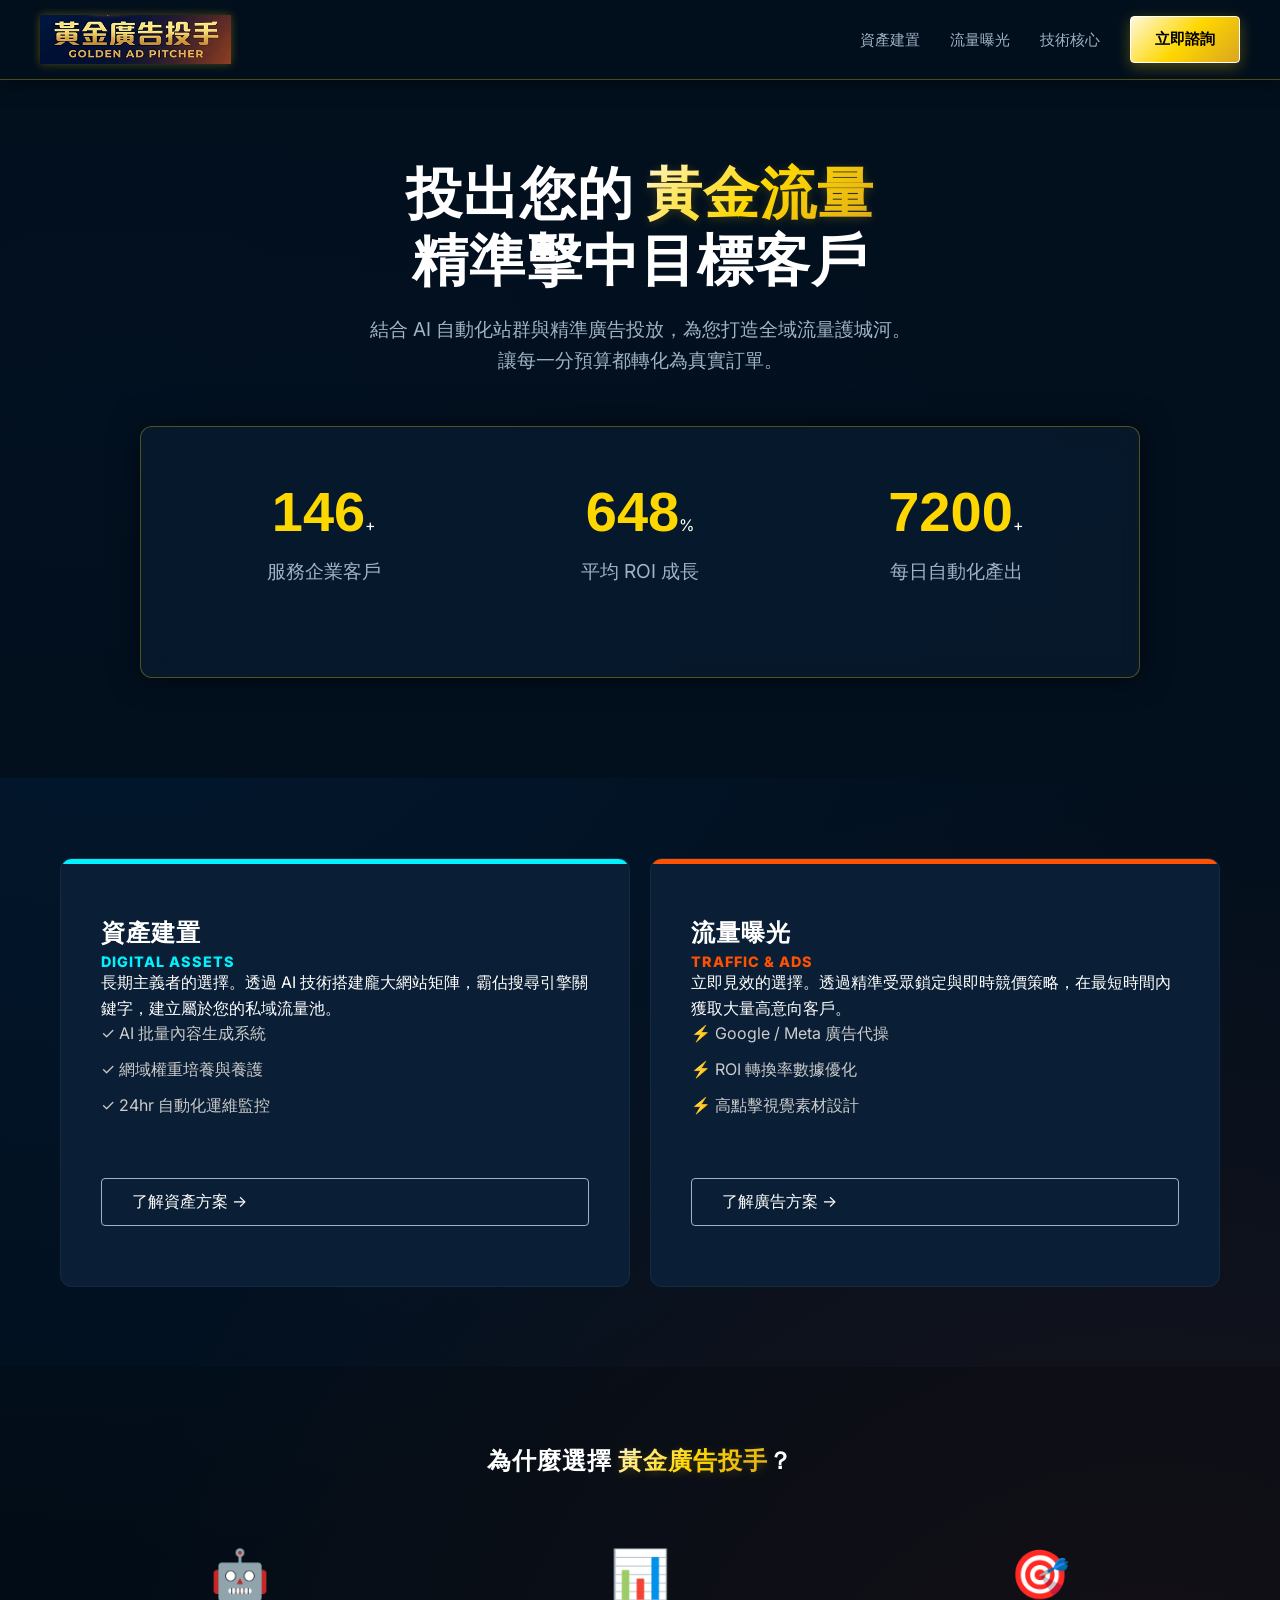
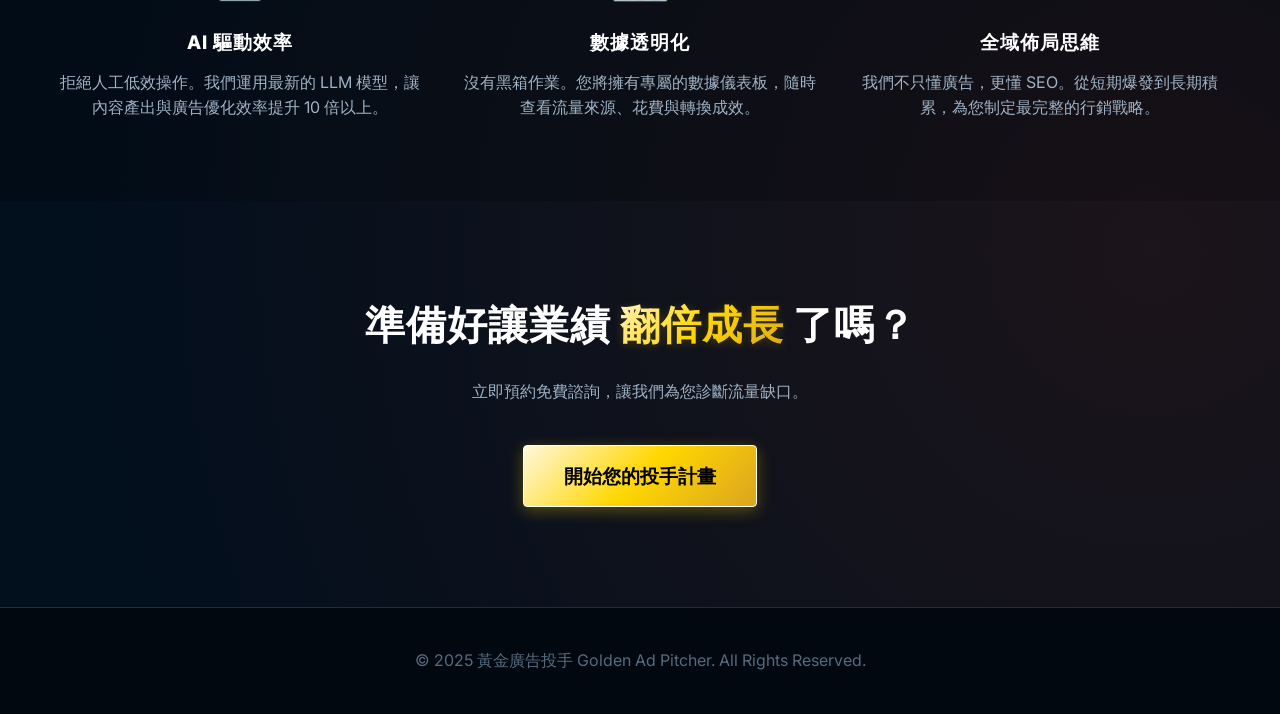
==== index.html @ 893b2111 "版本1-基礎首頁-手機RWD功能" ====
<!DOCTYPE html>
<html lang="zh-TW">
<head>
    <link href="https://fonts.googleapis.com/css2?family=Inter:wght@400;600;800&display=swap" rel="stylesheet">

    <meta charset="UTF-8">
    <title>黃金廣告投手 | 全域流量自動化與廣告佈局專家</title>
    <!-- 這裡放您的 CSS 連結 -->
     <link rel="stylesheet" href="style.css">
     <link rel="icon" href="images/icon.png" type="image/png">
</head>
<body>

    <!-- 導覽列 -->
    <nav>
        <a href="index.html" class="logo">
            <img src="images/logob.png" alt="黃金廣告投手">
        </a>

        <!-- 新增：手機版漢堡選單按鈕 -->
        <div class="mobile-menu-btn">
            <span class="bar"></span>
            <span class="bar"></span>
            <span class="bar"></span>
        </div>

        <!-- 這裡原本的 ul 保持不變，但在手機版會被 CSS 隱藏並變形 -->
        <ul class="nav-links">
            <li><a href="service-assets.html">資產建置</a></li>
            <li><a href="service-ads.html">流量曝光</a></li>
            <li><a href="technology.html">技術核心</a></li>
            <li><a href="contact.html" class="btn-cta">立即諮詢</a></li>
        </ul>
    </nav>


    <!-- 2. 首頁主視覺 (Hero Section) -->
    <section id="hero">
        <div class="container hero-content">
            <h1>投出您的 <span class="text-gold">黃金流量</span><br>精準擊中目標客戶</h1>
            <p>結合 AI 自動化站群與精準廣告投放，為您打造全域流量護城河。<br>讓每一分預算都轉化為真實訂單。</p>
            
            <!-- 數據儀表板 -->
            <div class="stats-container">
                <div class="stat-item">
                    <span class="counter" data-target="150">0</span><span>+</span>
                    <p>服務企業客戶</p>
                </div>
                <div class="stat-item">
                    <span class="counter" data-target="850">0</span><span>%</span>
                    <p>平均 ROI 成長</p>
                </div>
                <div class="stat-item">
                    <span class="counter" data-target="10000">0</span><span>+</span>
                    <p>每日自動化產出</p>
                </div>
            </div>
        </div>
    </section>

    <!-- 3. 核心服務分流 (Services Split) -->
    <section id="services">
        <div class="container">
            <div class="split-screen-container">
                <!-- 左邊：資產建置 -->
                <div class="service-card card-asset">
                    <h2>資產建置 <span style="font-size:0.6em; color:#00f2ff; display:block; margin-top:5px;">DIGITAL ASSETS</span></h2>
                    <p>長期主義者的選擇。透過 AI 技術搭建龐大網站矩陣，霸佔搜尋引擎關鍵字，建立屬於您的私域流量池。</p>
                    <ul style="margin-bottom: 30px; color: #ccc;">
                        <li style="margin-bottom: 10px;">✓ AI 批量內容生成系統</li>
                        <li style="margin-bottom: 10px;">✓ 網域權重培養與養護</li>
                        <li style="margin-bottom: 10px;">✓ 24hr 自動化運維監控</li>
                    </ul>
                    <a href="service-assets.html" class="btn-outline">了解資產方案 →</a>
                </div>

                <!-- 右邊：流量曝光 -->
                <div class="service-card card-ads">
                    <h2>流量曝光 <span style="font-size:0.6em; color:var(--orange-accent); display:block; margin-top:5px;">TRAFFIC & ADS</span></h2>
                    <p>立即見效的選擇。透過精準受眾鎖定與即時競價策略，在最短時間內獲取大量高意向客戶。</p>
                    <ul style="margin-bottom: 30px; color: #ccc;">
                        <li style="margin-bottom: 10px;">⚡ Google / Meta 廣告代操</li>
                        <li style="margin-bottom: 10px;">⚡ ROI 轉換率數據優化</li>
                        <li style="margin-bottom: 10px;">⚡ 高點擊視覺素材設計</li>
                    </ul>
                    <a href="service-ads.html" class="btn-outline">了解廣告方案 →</a>
                </div>
            </div>
        </div>
    </section>

    <!-- 4. 為什麼選擇我們 (Why Us) -->
    <section id="why-us" style="background: rgba(0,0,0,0.2);">
        <div class="container" style="text-align: center;">
            <h2 style="margin-bottom: 60px;">為什麼選擇 <span class="text-gold">黃金廣告投手</span>？</h2>
            <div style="display: grid; grid-template-columns: repeat(3, 1fr); gap: 40px;">
                <!-- 特點 1 -->
                <div>
                    <div style="font-size: 3rem; margin-bottom: 20px;">🤖</div>
                    <h3 style="color: #fff; margin-bottom: 15px;">AI 驅動效率</h3>
                    <p style="color: var(--text-muted);">拒絕人工低效操作。我們運用最新的 LLM 模型，讓內容產出與廣告優化效率提升 10 倍以上。</p>
                </div>
                <!-- 特點 2 -->
                <div>
                    <div style="font-size: 3rem; margin-bottom: 20px;">📊</div>
                    <h3 style="color: #fff; margin-bottom: 15px;">數據透明化</h3>
                    <p style="color: var(--text-muted);">沒有黑箱作業。您將擁有專屬的數據儀表板，隨時查看流量來源、花費與轉換成效。</p>
                </div>
                <!-- 特點 3 -->
                <div>
                    <div style="font-size: 3rem; margin-bottom: 20px;">🎯</div>
                    <h3 style="color: #fff; margin-bottom: 15px;">全域佈局思維</h3>
                    <p style="color: var(--text-muted);">我們不只懂廣告，更懂 SEO。從短期爆發到長期積累，為您制定最完整的行銷戰略。</p>
                </div>
            </div>
        </div>
    </section>

    <!-- 5. 頁尾 CTA -->
    <section style="text-align: center; padding: 100px 20px;">
        <h2 style="font-size: 2.5rem; margin-bottom: 30px;">準備好讓業績 <span class="text-gold">翻倍成長</span> 了嗎？</h2>
        <p style="color: var(--text-muted); margin-bottom: 40px;">立即預約免費諮詢，讓我們為您診斷流量缺口。</p>
        <a href="contact.html" class="btn-cta" style="font-size: 1.2rem; padding: 15px 40px;">開始您的投手計畫</a>
    </section>

    <footer>
        <p>&copy; 2025 黃金廣告投手 Golden Ad Pitcher. All Rights Reserved.</p>
    </footer>
    <script src="script.js"></script>
</body>
</html>
---- style.css ----
/* =========================================
   1. 全局變數與重置 (Variables & Reset)
   ========================================= */
:root {
    /* 核心色系 */
    --gold-main: #FFD700;
    --gold-gradient: linear-gradient(135deg, #FFF8DC 0%, #FFD700 50%, #DAA520 100%);
    --blue-deep: #020f1d;
    --blue-card: #0a1f35;
    --orange-accent: #ff5100;
    
    --text-main: #ffffff;
    --text-muted: #a0b3c6;
    --border-gold: rgba(255, 215, 0, 0.3);
    
    --container-width: 1200px;
    --header-height: 80px;
}

* { box-sizing: border-box; margin: 0; padding: 0; }

body {
    font-family: 'Inter', 'Microsoft JhengHei', sans-serif;
    background-color: var(--blue-deep);
    background-image: radial-gradient(circle at 10% 20%, rgba(2, 27, 53, 0.8) 0%, transparent 50%),
                      radial-gradient(circle at 90% 80%, rgba(255, 69, 0, 0.1) 0%, transparent 50%);
    color: var(--text-main);
    line-height: 1.6;
    overflow-x: hidden; /* 防止橫向卷軸出現 */
}

a { text-decoration: none; color: inherit; transition: 0.3s; }
ul { list-style: none; }
img { max-width: 100%; height: auto; } /* 確保圖片 RWD */

.container {
    max-width: var(--container-width);
    margin: 0 auto;
    padding: 0 20px;
    width: 100%;
}

/* =========================================
   2. 導覽列 (Navbar)
   ========================================= */
nav {
    height: var(--header-height);
    background: rgba(2, 15, 29, 0.95); /* 手機版背景深一點比較清楚 */
    backdrop-filter: blur(10px);
    border-bottom: 1px solid var(--border-gold);
    position: fixed;
    top: 0; width: 100%; z-index: 1000;
    display: flex; justify-content: space-between; align-items: center;
    padding: 0 40px;
    box-shadow: 0 4px 20px rgba(0,0,0,0.4);
    transition: all 0.3s ease;
}

nav .logo { display: flex; align-items: center; height: 100%; }
nav .logo img { max-height: 50px; width: auto; filter: drop-shadow(0 0 5px rgba(255, 215, 0, 0.3)); }

nav ul { display: flex; gap: 30px; align-items: center; }
nav a { color: var(--text-muted); font-weight: 500; font-size: 0.95rem; }
nav a:hover { color: var(--gold-main); }

/* CTA 按鈕樣式 */
.btn-cta {
    background: var(--gold-gradient);
    color: #000 !important;
    padding: 10px 24px;
    border-radius: 4px;
    font-weight: 800;
    box-shadow: 0 4px 15px rgba(255, 215, 0, 0.3);
    border: 1px solid #fff;
    display: inline-block;
    text-align: center;
}
.btn-cta:hover { transform: translateY(-2px); box-shadow: 0 6px 25px rgba(255, 215, 0, 0.5); }

/* =========================================
   3. 通用元件
   ========================================= */
h1, h2, h3 { font-weight: 800; letter-spacing: 1px; line-height: 1.2; }

.text-gold {
    background: var(--gold-gradient);
    background-clip: text;
    -webkit-background-clip: text;
    -webkit-text-fill-color: transparent;
    text-shadow: 0px 2px 10px rgba(255, 215, 0, 0.2);
}

section { padding: 80px 0; } /* 統一 section 間距 */

.btn-outline {
    display: inline-block;
    padding: 10px 30px;
    border: 1px solid var(--text-muted);
    color: #fff;
    border-radius: 4px;
    margin-top: 20px;
}
.service-card:hover .btn-outline {
    background: var(--gold-main); color: #000; border-color: var(--gold-main);
}

/* =========================================
   4. 首頁 Hero Section
   ========================================= */
#hero {
    padding-top: 160px;
    padding-bottom: 100px;
    text-align: center;
    background: url('../images/hero-bg.jpg') center/cover no-repeat;
    position: relative;
}
#hero::after {
    content: ''; position: absolute; top: 0; left: 0; width: 100%; height: 100%;
    background: linear-gradient(to bottom, var(--blue-deep), rgba(2, 15, 29, 0.8), var(--blue-deep));
    z-index: -1;
}

.hero-content h1 { font-size: 3.5rem; margin-bottom: 20px; color: #fff; }
.hero-content p { font-size: 1.2rem; color: var(--text-muted); margin-bottom: 50px; max-width: 700px; margin-left: auto; margin-right: auto; }

/* 數據儀表板 */
.stats-container {
    display: grid; grid-template-columns: repeat(3, 1fr);
    gap: 30px;
    background: rgba(10, 31, 53, 0.6);
    backdrop-filter: blur(10px);
    padding: 40px;
    border-radius: 12px;
    border: 1px solid var(--border-gold);
    box-shadow: 0 0 30px rgba(0, 0, 0, 0.5);
    max-width: 1000px; margin: 0 auto;
}
.stat-item .counter { font-size: 3.5rem; font-weight: 800; color: var(--gold-main); font-family: 'Impact', sans-serif; }

/* =========================================
   5. 服務與內容區塊
   ========================================= */
.split-screen-container {
    display: grid; grid-template-columns: 1fr 1fr;
    gap: 20px;
}

.service-card {
    background: var(--blue-card);
    padding: 60px 40px;
    border-radius: 12px;
    border: 1px solid rgba(255,255,255,0.05);
    transition: 0.4s;
    position: relative; overflow: hidden;
    display: flex; flex-direction: column; justify-content: space-between; /* 讓按鈕對齊底部 */
}
.service-card:hover { border-color: var(--gold-main); transform: translateY(-5px); }
.card-asset::before { content: ''; position: absolute; top: 0; left: 0; width: 100%; height: 5px; background: #00f2ff; }
.card-ads::before { content: ''; position: absolute; top: 0; left: 0; width: 100%; height: 5px; background: var(--orange-accent); }

/* Why Us Grid */
#why-us div[style*="grid"] {
    display: grid; grid-template-columns: repeat(3, 1fr); gap: 40px;
}

/* =========================================
   6. 表單與 Footer
   ========================================= */
input, select, textarea {
    width: 100%; padding: 15px;
    background: rgba(0,0,0,0.3);
    border: 1px solid #334; border-radius: 4px;
    color: #fff; margin-bottom: 15px; font-family: inherit;
}
input:focus, select:focus, textarea:focus { border-color: var(--gold-main); outline: none; }

footer {
    border-top: 1px solid #1a2e44; padding: 40px 20px;
    text-align: center; color: #566b80; background: #010810;
}

/* =========================================
   7. RWD 手機版響應式設計
   ========================================= */

/* 預設：隱藏漢堡按鈕 (桌機版) */
.mobile-menu-btn {
    display: none;
    cursor: pointer;
}

/* --- 手機版樣式 (螢幕寬度小於 768px 時觸發) --- */
@media (max-width: 768px) {

    /* A. 導覽列變形 */
    nav {
        padding: 0 20px; /* 縮小左右間距 */
    }

    /* 顯示漢堡按鈕 */
    .mobile-menu-btn {
        display: block;
        position: relative;
        width: 30px;
        height: 20px;
        z-index: 1001;
    }

    /* 漢堡條樣式 (三條線) */
    .mobile-menu-btn .bar {
        display: block;
        width: 100%;
        height: 3px;
        background-color: var(--gold-main);
        margin: 5px 0;
        transition: 0.4s;
        border-radius: 2px;
    }

    /* B. 選單內容 (原本是橫的，現在變成滿版直立) */
    nav ul {
        position: fixed;
        top: var(--header-height); /* 接在導覽列下方 */
        left: -100%; /* 預設藏在螢幕左邊外面 */
        width: 100%;
        height: calc(100vh - var(--header-height)); /* 高度扣掉導覽列 */
        background: rgba(2, 15, 29, 0.98); /* 深藍不透明背景 */
        backdrop-filter: blur(10px);
        flex-direction: column; /* 直向排列 */
        justify-content: flex-start;
        padding-top: 50px;
        transition: 0.4s ease-in-out;
        border-top: 1px solid var(--border-gold);
    }

    /* 當選單被打開時 (JS 會加上 .active 類別) */
    nav ul.active {
        left: 0; /* 滑入螢幕 */
    }

    nav ul li {
        margin: 20px 0;
        width: 100%;
        text-align: center;
    }

    nav ul li a {
        font-size: 1.5rem; /* 手機版字體放大 */
        display: block;
        padding: 15px;
    }

    /* C. 漢堡變叉叉動畫 (X) */
    /* 第一條線旋轉 */
    .mobile-menu-btn.active .bar:nth-child(1) {
        transform: rotate(-45deg) translate(-5px, 6px);
        background-color: var(--orange-accent); /* 變成橘色 */
    }
    /* 中間線消失 */
    .mobile-menu-btn.active .bar:nth-child(2) {
        opacity: 0;
    }
    /* 第三條線旋轉 */
    .mobile-menu-btn.active .bar:nth-child(3) {
        transform: rotate(45deg) translate(-5px, -6px);
        background-color: var(--orange-accent);
    }

    /* D. 內容排版重組 (單欄式佈局) */
    
    /* Hero 區域 */
    #hero {
        padding-top: 120px;
        background-position: center top; 
    }
    
    .hero-content h1 {
        font-size: 2rem; /* 標題縮小 */
        line-height: 1.3;
    }

    /* 數據儀表板：變成單欄堆疊 */
    .stats-container {
        grid-template-columns: 1fr; 
        gap: 20px;
        padding: 20px;
        margin-top: 30px;
    }

    /* 服務卡片：變成單欄堆疊 */
    .split-screen-container {
        grid-template-columns: 1fr;
    }

    /* Why Us 三欄變單欄 */
    #why-us .container > div {
        grid-template-columns: 1fr !important;
        gap: 40px !important;
    }
    
    /* 調整卡片間距 */
    .service-card {
        margin-bottom: 20px;
    }
}
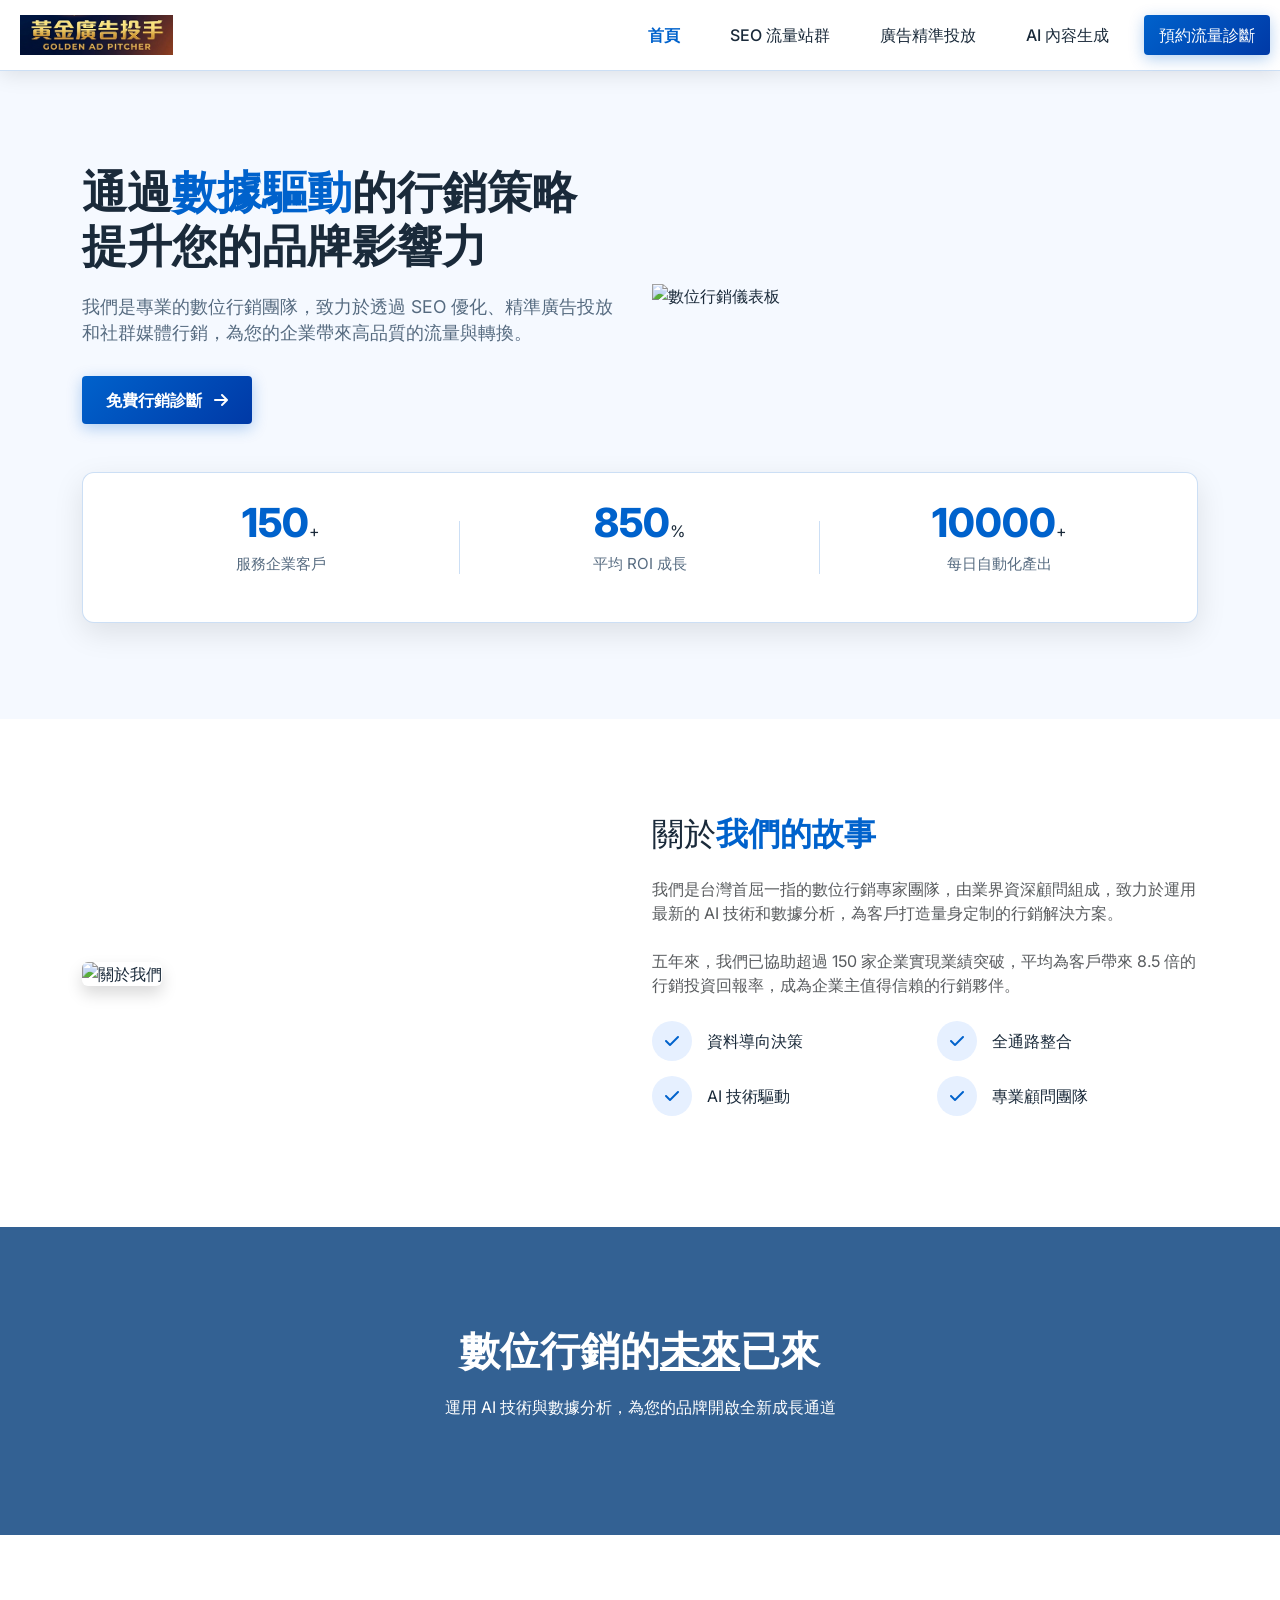
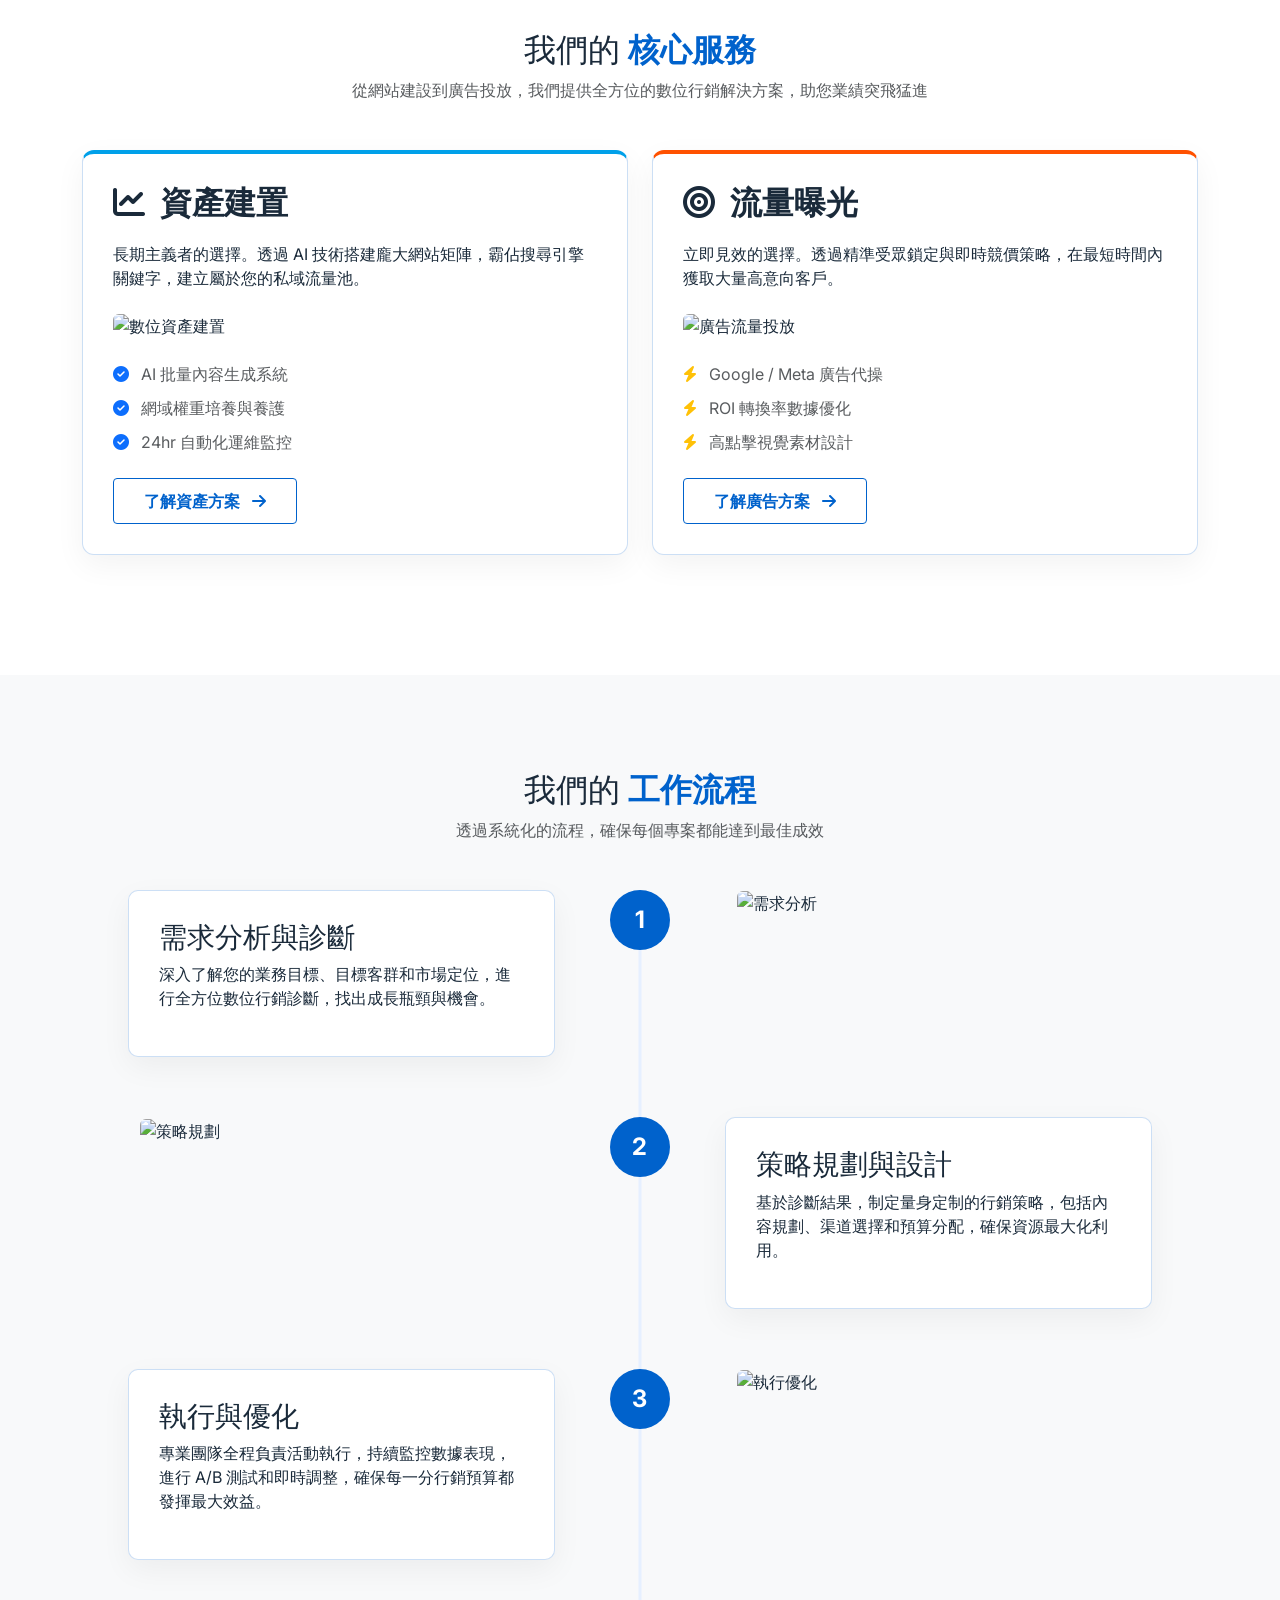
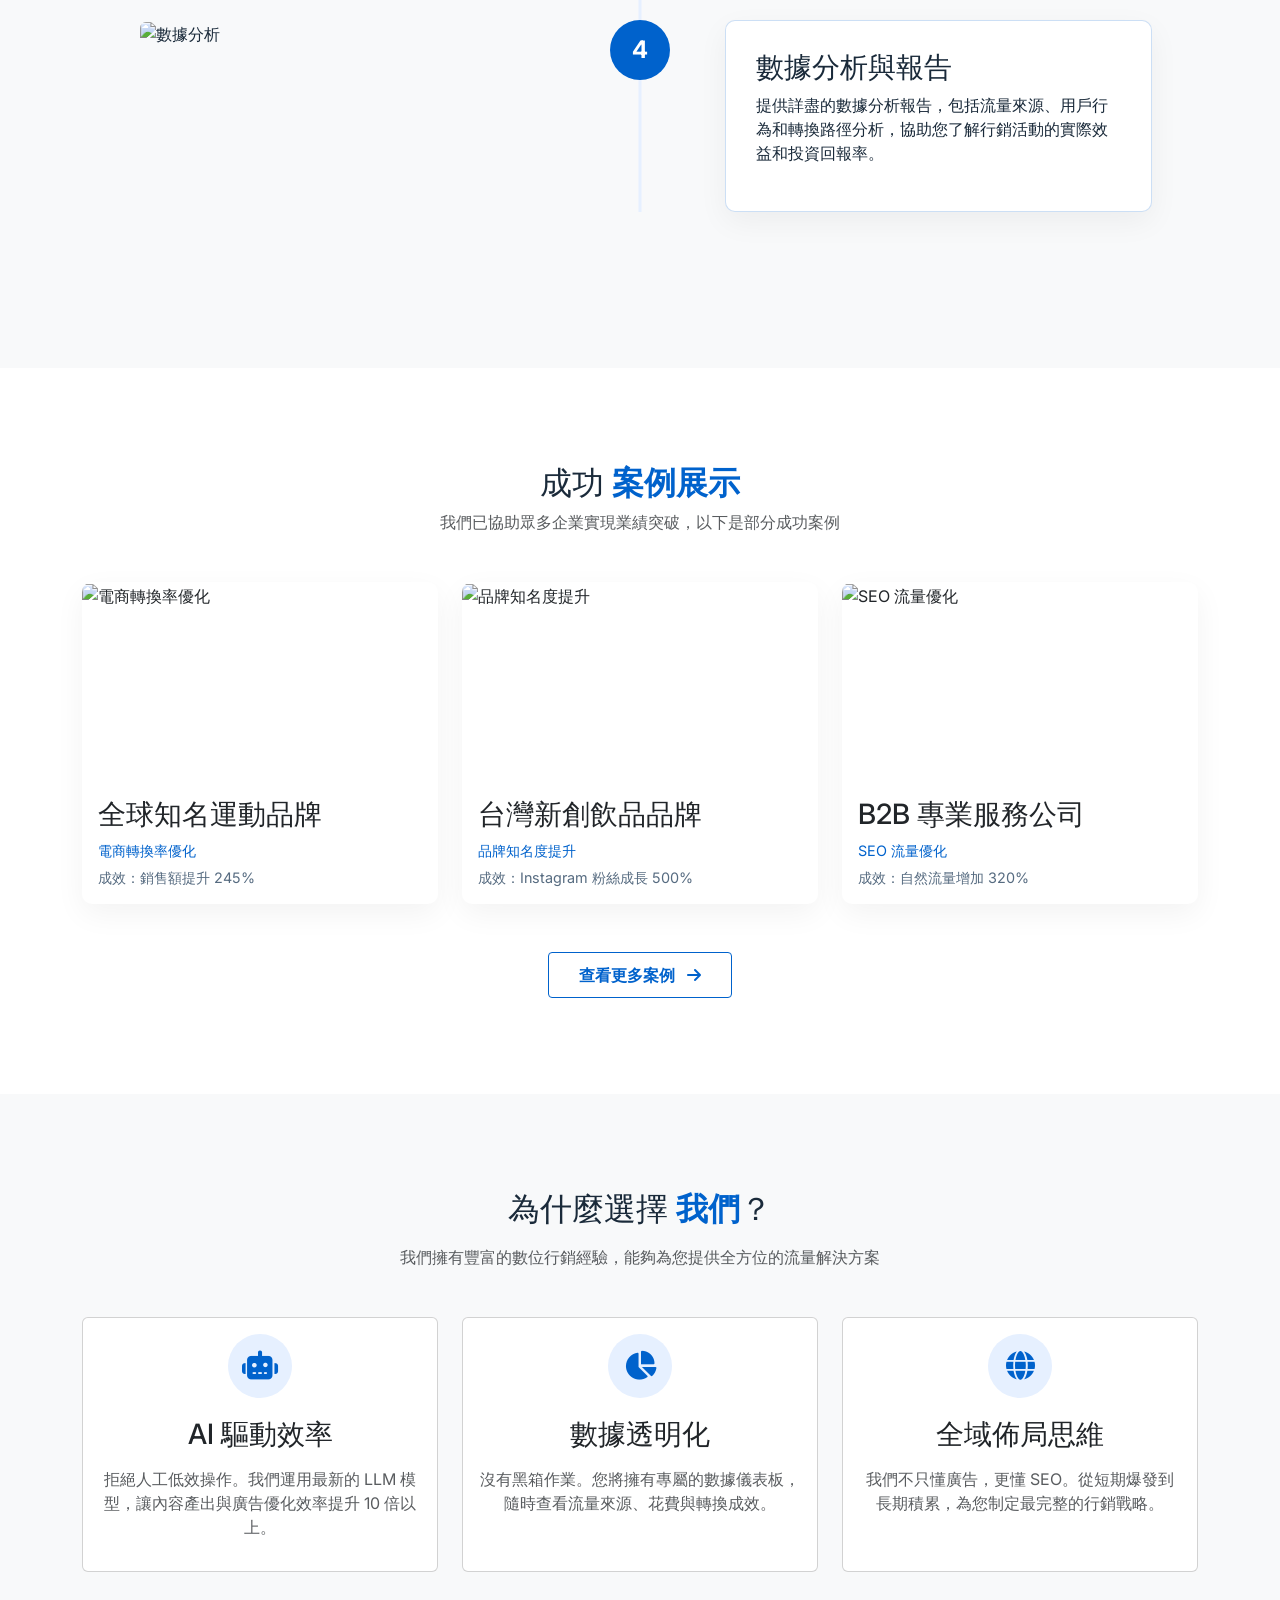
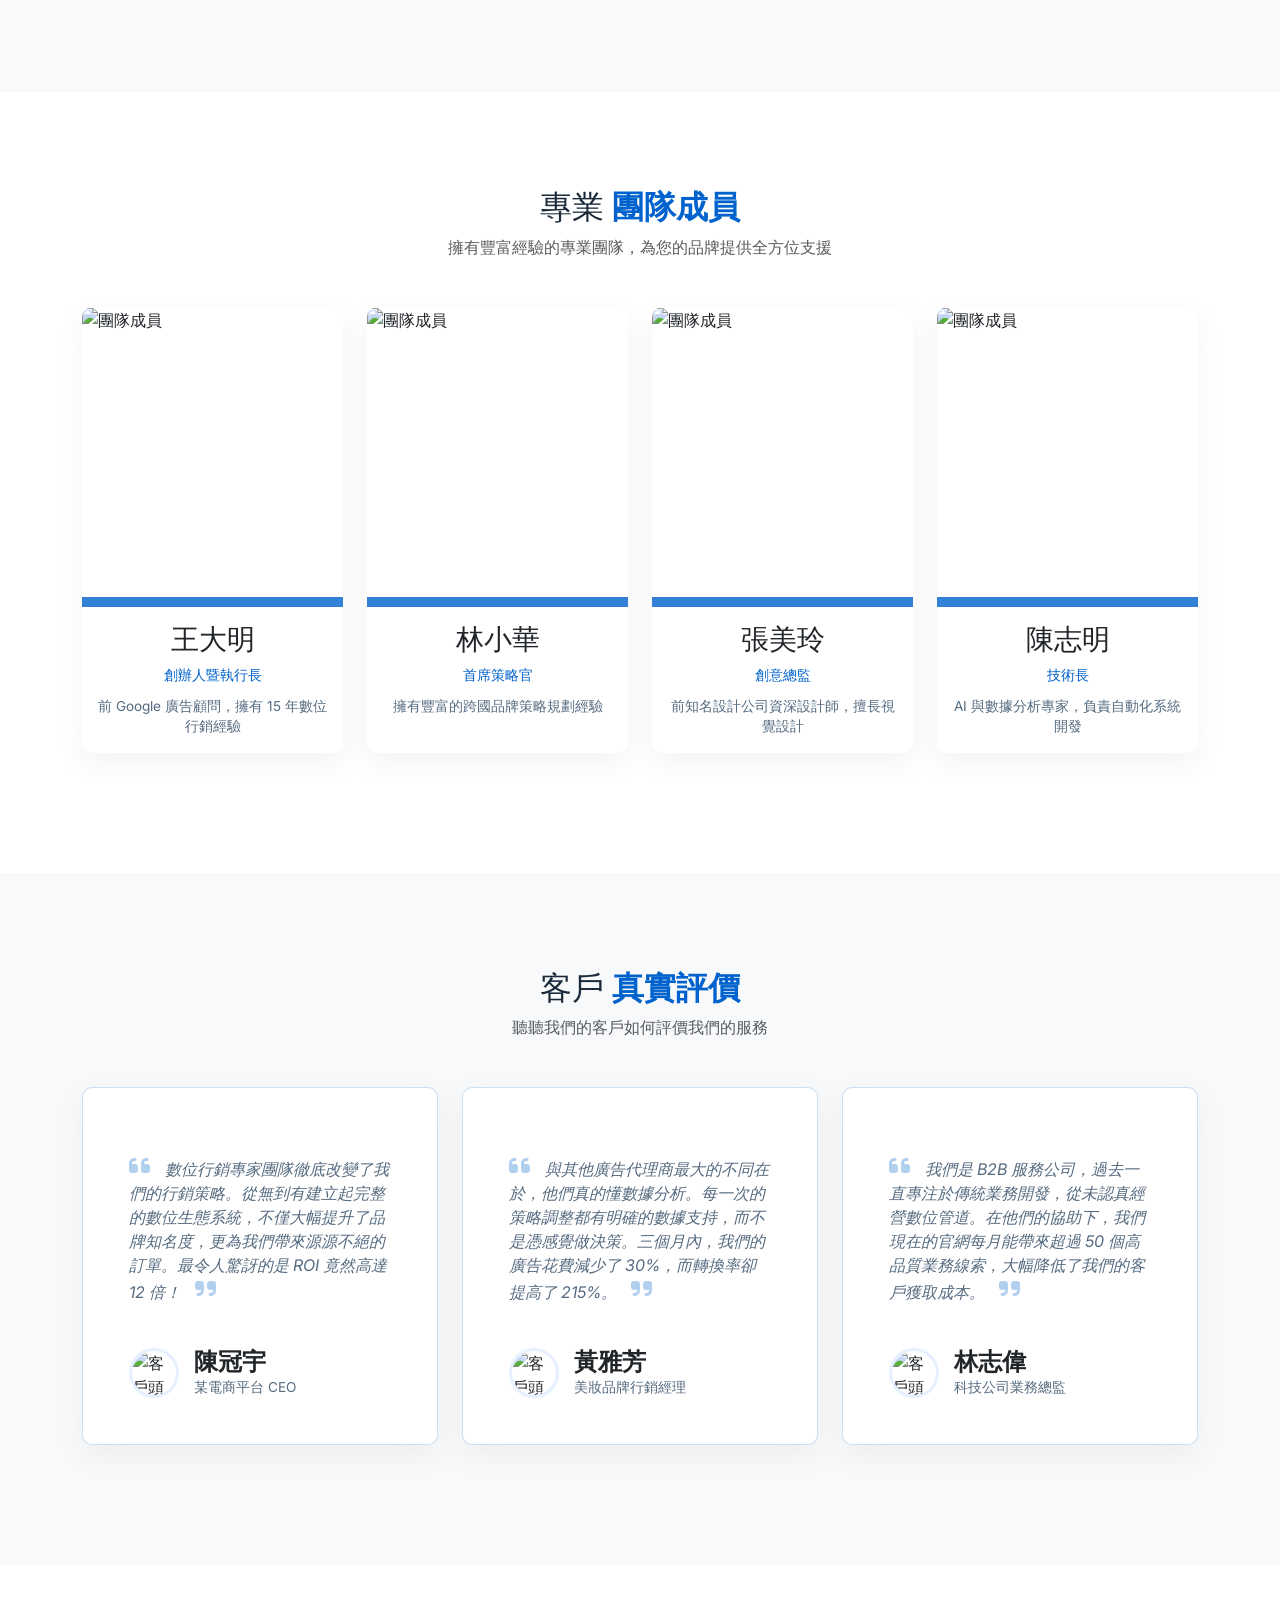
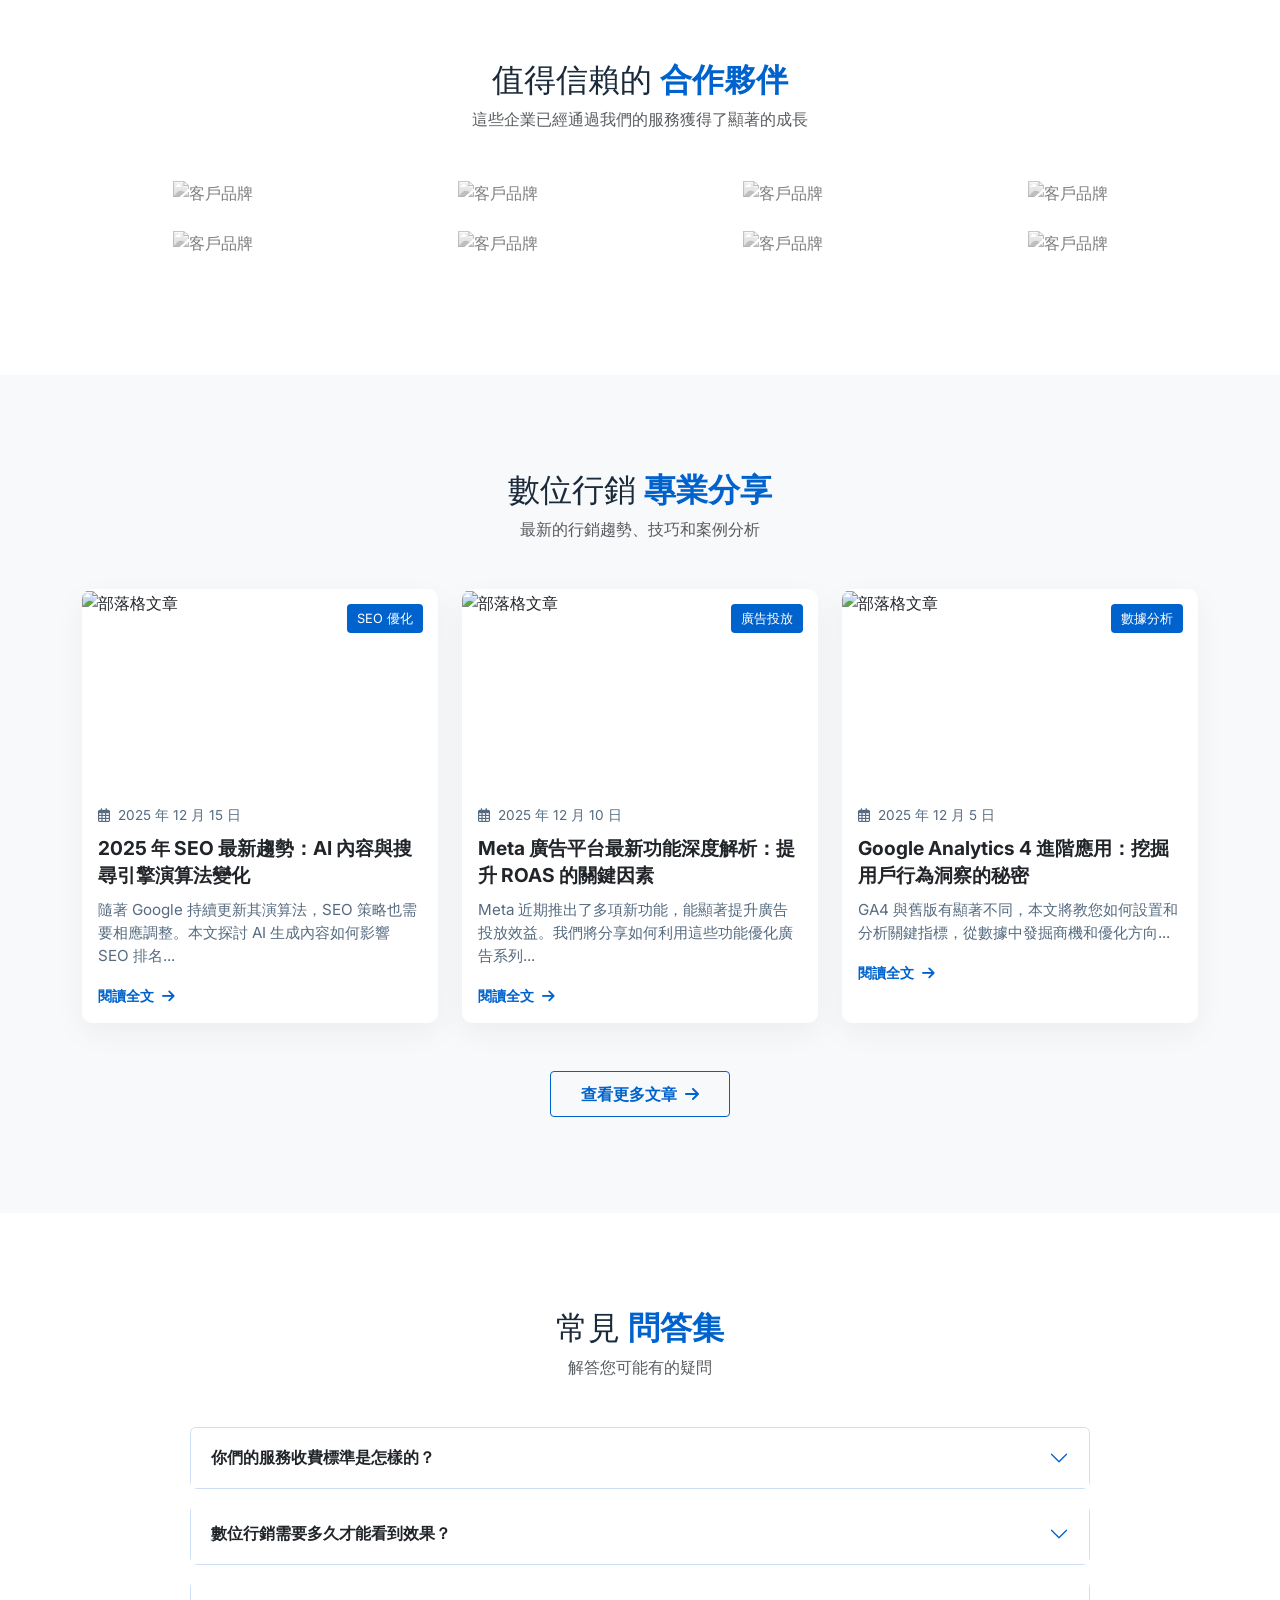
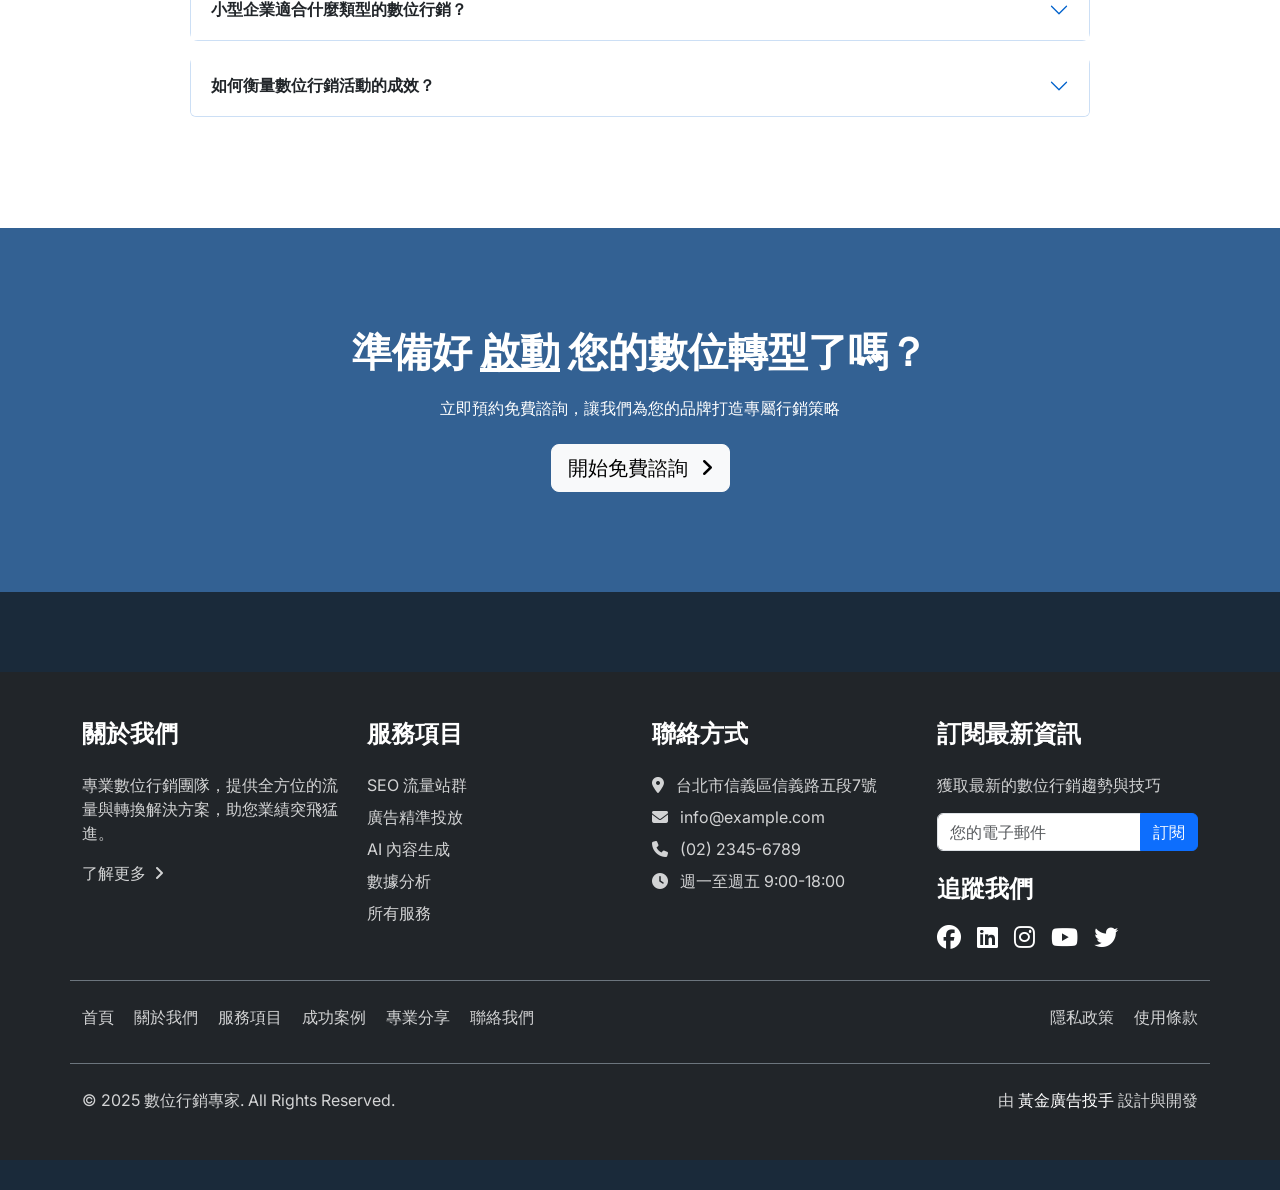
==== commit 36d29b6c: "css重構,頁首頁尾物件化,首頁,資產矩陣頁面完整" ====
--- a/index.html
+++ b/index.html
@@ -1,131 +1,706 @@
 <!DOCTYPE html>
 <html lang="zh-TW">
 <head>
-    <link href="https://fonts.googleapis.com/css2?family=Inter:wght@400;600;800&display=swap" rel="stylesheet">
-
     <meta charset="UTF-8">
-    <title>黃金廣告投手 | 全域流量自動化與廣告佈局專家</title>
-    <!-- 這裡放您的 CSS 連結 -->
-     <link rel="stylesheet" href="style.css">
-     <link rel="icon" href="images/icon.png" type="image/png">
+    <meta name="viewport" content="width=device-width, initial-scale=1.0">
+    <title>數位行銷專家 - 流量與轉換解決方案</title>
+    <!-- Bootstrap 5 CSS -->
+    <link href="https://cdn.jsdelivr.net/npm/bootstrap@5.3.0/dist/css/bootstrap.min.css" rel="stylesheet">
+    <!-- Font Awesome -->
+    <link rel="stylesheet" href="https://cdnjs.cloudflare.com/ajax/libs/font-awesome/6.4.0/css/all.min.css">
+    <!-- Google Fonts -->
+    <link href="https://fonts.googleapis.com/css2?family=Inter:wght@400;500;600;700;800&display=swap" rel="stylesheet">
+    <!-- 自定義 CSS -->
+    <link rel="stylesheet" href="style.css">
 </head>
 <body>
-
     <!-- 導覽列 -->
-    <nav>
-        <a href="index.html" class="logo">
-            <img src="images/logob.png" alt="黃金廣告投手">
-        </a>
-
-        <!-- 新增：手機版漢堡選單按鈕 -->
-        <div class="mobile-menu-btn">
-            <span class="bar"></span>
-            <span class="bar"></span>
-            <span class="bar"></span>
-        </div>
-
-        <!-- 這裡原本的 ul 保持不變，但在手機版會被 CSS 隱藏並變形 -->
-        <ul class="nav-links">
-            <li><a href="service-assets.html">資產建置</a></li>
-            <li><a href="service-ads.html">流量曝光</a></li>
-            <li><a href="technology.html">技術核心</a></li>
-            <li><a href="contact.html" class="btn-cta">立即諮詢</a></li>
-        </ul>
-    </nav>
-
-
-    <!-- 2. 首頁主視覺 (Hero Section) -->
-    <section id="hero">
-        <div class="container hero-content">
-            <h1>投出您的 <span class="text-gold">黃金流量</span><br>精準擊中目標客戶</h1>
-            <p>結合 AI 自動化站群與精準廣告投放，為您打造全域流量護城河。<br>讓每一分預算都轉化為真實訂單。</p>
+    <div id="navbar-placeholder"></div>
+
+
+    <!-- 1. Hero 區塊 -->
+    <section id="hero" class="py-5">
+        <div class="container py-5">
+            <div class="row align-items-center">
+                <div class="col-lg-6 hero-text">
+                    <h1>通過<span class="text-blue">數據驅動</span>的行銷策略<br>提升您的品牌影響力</h1>
+                    <p>我們是專業的數位行銷團隊，致力於透過 SEO 優化、精準廣告投放和社群媒體行銷，為您的企業帶來高品質的流量與轉換。</p>
+                    <a href="contact.html" class="btn-cta">免費行銷診斷 <i class="fas fa-arrow-right ms-2"></i></a>
+                </div>
+                <div class="col-lg-6 mt-4 mt-lg-0 hero-image">
+                    <img src="images/hero-dashboard.jpg" alt="數位行銷儀表板" class="img-fluid">
+                </div>
+            </div>
             
             <!-- 數據儀表板 -->
-            <div class="stats-container">
-                <div class="stat-item">
-                    <span class="counter" data-target="150">0</span><span>+</span>
-                    <p>服務企業客戶</p>
-                </div>
-                <div class="stat-item">
-                    <span class="counter" data-target="850">0</span><span>%</span>
-                    <p>平均 ROI 成長</p>
-                </div>
-                <div class="stat-item">
-                    <span class="counter" data-target="10000">0</span><span>+</span>
-                    <p>每日自動化產出</p>
-                </div>
-            </div>
-        </div>
-    </section>
-
-    <!-- 3. 核心服務分流 (Services Split) -->
-    <section id="services">
-        <div class="container">
-            <div class="split-screen-container">
+            <div class="stats-container mt-5">
+                <div class="row text-center">
+                    <div class="col-md-4 stat-item">
+                        <span class="counter" data-target="150">0</span><span>+</span>
+                        <p>服務企業客戶</p>
+                    </div>
+                    <div class="col-md-4 stat-item">
+                        <span class="counter" data-target="850">0</span><span>%</span>
+                        <p>平均 ROI 成長</p>
+                    </div>
+                    <div class="col-md-4 stat-item">
+                        <span class="counter" data-target="10000">0</span><span>+</span>
+                        <p>每日自動化產出</p>
+                    </div>
+                </div>
+            </div>
+        </div>
+    </section>
+
+    <!-- 2. 關於我們區塊 -->
+    <section class="bg-white py-5">
+        <div class="container py-5">
+            <div class="row align-items-center">
+                <div class="col-lg-6 mb-4 mb-lg-0">
+                    <img src="images/about-us.jpg" alt="關於我們" class="img-fluid rounded shadow">
+                </div>
+                <div class="col-lg-6">
+                    <h2 class="mb-4">關於<span class="text-blue">我們的故事</span></h2>
+                    <p class="text-muted mb-4">
+                        我們是台灣首屈一指的數位行銷專家團隊，由業界資深顧問組成，致力於運用最新的 AI 技術和數據分析，為客戶打造量身定制的行銷解決方案。
+                    </p>
+                    <p class="text-muted mb-4">
+                        五年來，我們已協助超過 150 家企業實現業績突破，平均為客戶帶來 8.5 倍的行銷投資回報率，成為企業主值得信賴的行銷夥伴。
+                    </p>
+                    <div class="row mt-4">
+                        <div class="col-md-6">
+                            <div class="about-feature">
+                                <div class="feature-icon">
+                                    <i class="fas fa-check"></i>
+                                </div>
+                                <span>資料導向決策</span>
+                            </div>
+                        </div>
+                        <div class="col-md-6">
+                            <div class="about-feature">
+                                <div class="feature-icon">
+                                    <i class="fas fa-check"></i>
+                                </div>
+                                <span>全通路整合</span>
+                            </div>
+                        </div>
+                        <div class="col-md-6">
+                            <div class="about-feature">
+                                <div class="feature-icon">
+                                    <i class="fas fa-check"></i>
+                                </div>
+                                <span>AI 技術驅動</span>
+                            </div>
+                        </div>
+                        <div class="col-md-6">
+                            <div class="about-feature">
+                                <div class="feature-icon">
+                                    <i class="fas fa-check"></i>
+                                </div>
+                                <span>專業顧問團隊</span>
+                            </div>
+                        </div>
+                    </div>
+                </div>
+            </div>
+        </div>
+    </section>
+
+    <!-- 3. 全寬橫幅 -->
+    <section class="full-width-banner" style="background-image: url('images/marketing-banner.jpg');">
+        <div class="container banner-content">
+            <h2>數位行銷的<span class="banner-highlight">未來</span>已來</h2>
+            <p>運用 AI 技術與數據分析，為您的品牌開啟全新成長通道</p>
+        </div>
+    </section>
+
+    <!-- 4. 核心服務分流 -->
+    <section id="services" class="py-5">
+        <div class="container py-5">
+            <div class="text-center mb-5">
+                <h2>我們的 <span class="text-blue">核心服務</span></h2>
+                <p class="text-muted mx-auto" style="max-width: 700px;">從網站建設到廣告投放，我們提供全方位的數位行銷解決方案，助您業績突飛猛進</p>
+            </div>
+            
+            <div class="row">
                 <!-- 左邊：資產建置 -->
-                <div class="service-card card-asset">
-                    <h2>資產建置 <span style="font-size:0.6em; color:#00f2ff; display:block; margin-top:5px;">DIGITAL ASSETS</span></h2>
-                    <p>長期主義者的選擇。透過 AI 技術搭建龐大網站矩陣，霸佔搜尋引擎關鍵字，建立屬於您的私域流量池。</p>
-                    <ul style="margin-bottom: 30px; color: #ccc;">
-                        <li style="margin-bottom: 10px;">✓ AI 批量內容生成系統</li>
-                        <li style="margin-bottom: 10px;">✓ 網域權重培養與養護</li>
-                        <li style="margin-bottom: 10px;">✓ 24hr 自動化運維監控</li>
-                    </ul>
-                    <a href="service-assets.html" class="btn-outline">了解資產方案 →</a>
+                <div class="col-lg-6 mb-4">
+                    <div class="service-card card-asset h-100">
+                        <h2>
+                            <div class="icon-container">
+                                <i class="fas fa-chart-line"></i>
+                            </div>
+                            資產建置
+                        </h2>
+                        <p class="mb-4">長期主義者的選擇。透過 AI 技術搭建龐大網站矩陣，霸佔搜尋引擎關鍵字，建立屬於您的私域流量池。</p>
+                        <img src="images/digital-assets.jpg" alt="數位資產建置" class="img-fluid rounded mb-4 service-img">
+                        <ul class="mb-4 text-muted service-list">
+                            <li><i class="fas fa-check-circle text-primary me-2"></i> AI 批量內容生成系統</li>
+                            <li><i class="fas fa-check-circle text-primary me-2"></i> 網域權重培養與養護</li>
+                            <li><i class="fas fa-check-circle text-primary me-2"></i> 24hr 自動化運維監控</li>
+                        </ul>
+                        <a href="service-assets.html" class="btn-outline">了解資產方案 <i class="fas fa-arrow-right ms-2"></i></a>
+                    </div>
                 </div>
 
                 <!-- 右邊：流量曝光 -->
-                <div class="service-card card-ads">
-                    <h2>流量曝光 <span style="font-size:0.6em; color:var(--orange-accent); display:block; margin-top:5px;">TRAFFIC & ADS</span></h2>
-                    <p>立即見效的選擇。透過精準受眾鎖定與即時競價策略，在最短時間內獲取大量高意向客戶。</p>
-                    <ul style="margin-bottom: 30px; color: #ccc;">
-                        <li style="margin-bottom: 10px;">⚡ Google / Meta 廣告代操</li>
-                        <li style="margin-bottom: 10px;">⚡ ROI 轉換率數據優化</li>
-                        <li style="margin-bottom: 10px;">⚡ 高點擊視覺素材設計</li>
-                    </ul>
-                    <a href="service-ads.html" class="btn-outline">了解廣告方案 →</a>
-                </div>
-            </div>
-        </div>
-    </section>
-
-    <!-- 4. 為什麼選擇我們 (Why Us) -->
-    <section id="why-us" style="background: rgba(0,0,0,0.2);">
-        <div class="container" style="text-align: center;">
-            <h2 style="margin-bottom: 60px;">為什麼選擇 <span class="text-gold">黃金廣告投手</span>？</h2>
-            <div style="display: grid; grid-template-columns: repeat(3, 1fr); gap: 40px;">
+                <div class="col-lg-6 mb-4">
+                    <div class="service-card card-ads h-100">
+                        <h2>
+                            <div class="icon-container">
+                                <i class="fas fa-bullseye"></i>
+                            </div>
+                            流量曝光
+                        </h2>
+                        <p class="mb-4">立即見效的選擇。透過精準受眾鎖定與即時競價策略，在最短時間內獲取大量高意向客戶。</p>
+                        <img src="images/ads-traffic.jpg" alt="廣告流量投放" class="img-fluid rounded mb-4 service-img">
+                        <ul class="mb-4 text-muted service-list">
+                            <li><i class="fas fa-bolt text-warning me-2"></i> Google / Meta 廣告代操</li>
+                            <li><i class="fas fa-bolt text-warning me-2"></i> ROI 轉換率數據優化</li>
+                            <li><i class="fas fa-bolt text-warning me-2"></i> 高點擊視覺素材設計</li>
+                        </ul>
+                        <a href="service-ads.html" class="btn-outline">了解廣告方案 <i class="fas fa-arrow-right ms-2"></i></a>
+                    </div>
+                </div>
+            </div>
+        </div>
+    </section>
+
+    <!-- 5. 工作流程 -->
+    <section class="py-5 bg-light">
+        <div class="container py-5">
+            <div class="text-center mb-5">
+                <h2>我們的 <span class="text-blue">工作流程</span></h2>
+                <p class="text-muted mx-auto" style="max-width: 700px;">透過系統化的流程，確保每個專案都能達到最佳成效</p>
+            </div>
+            
+            <div class="process-timeline">
+                <!-- 步驟 1 -->
+                <div class="row process-item">
+                    <div class="col-lg-5 process-content">
+                        <h3>需求分析與診斷</h3>
+                        <p>深入了解您的業務目標、目標客群和市場定位，進行全方位數位行銷診斷，找出成長瓶頸與機會。</p>
+                    </div>
+                    <div class="col-lg-2 d-flex justify-content-center">
+                        <div class="process-number">1</div>
+                    </div>
+                    <div class="col-lg-5 d-none d-lg-block">
+                        <img src="images/process-1.jpg" alt="需求分析" class="img-fluid rounded process-image">
+                    </div>
+                </div>
+                
+                <!-- 步驟 2 -->
+                <div class="row process-item">
+                    <div class="col-lg-5 d-none d-lg-block order-lg-1">
+                        <img src="images/process-2.jpg" alt="策略規劃" class="img-fluid rounded process-image">
+                    </div>
+                    <div class="col-lg-2 d-flex justify-content-center order-lg-2">
+                        <div class="process-number">2</div>
+                    </div>
+                    <div class="col-lg-5 process-content order-lg-3">
+                        <h3>策略規劃與設計</h3>
+                        <p>基於診斷結果，制定量身定制的行銷策略，包括內容規劃、渠道選擇和預算分配，確保資源最大化利用。</p>
+                    </div>
+                </div>
+                
+                <!-- 步驟 3 -->
+                <div class="row process-item">
+                    <div class="col-lg-5 process-content">
+                        <h3>執行與優化</h3>
+                        <p>專業團隊全程負責活動執行，持續監控數據表現，進行 A/B 測試和即時調整，確保每一分行銷預算都發揮最大效益。</p>
+                    </div>
+                    <div class="col-lg-2 d-flex justify-content-center">
+                        <div class="process-number">3</div>
+                    </div>
+                    <div class="col-lg-5 d-none d-lg-block">
+                        <img src="images/process-3.jpg" alt="執行優化" class="img-fluid rounded process-image">
+                    </div>
+                </div>
+                
+                <!-- 步驟 4 -->
+                <div class="row process-item">
+                    <div class="col-lg-5 d-none d-lg-block order-lg-1">
+                        <img src="images/process-4.jpg" alt="數據分析" class="img-fluid rounded process-image">
+                    </div>
+                    <div class="col-lg-2 d-flex justify-content-center order-lg-2">
+                        <div class="process-number">4</div>
+                    </div>
+                    <div class="col-lg-5 process-content order-lg-3">
+                        <h3>數據分析與報告</h3>
+                        <p>提供詳盡的數據分析報告，包括流量來源、用戶行為和轉換路徑分析，協助您了解行銷活動的實際效益和投資回報率。</p>
+                    </div>
+                </div>
+            </div>
+        </div>
+    </section>
+
+    <!-- 6. 成功案例 -->
+    <section class="py-5">
+        <div class="container py-5">
+            <div class="text-center mb-5">
+                <h2>成功 <span class="text-blue">案例展示</span></h2>
+                <p class="text-muted mx-auto" style="max-width: 700px;">我們已協助眾多企業實現業績突破，以下是部分成功案例</p>
+            </div>
+            
+            <div class="row">
+                <!-- 案例 1 -->
+                <div class="col-lg-4 col-md-6 mb-4">
+                    <div class="card case-study-card h-100">
+                        <div class="case-image-container">
+                            <img src="images/case-1.jpg" alt="電商轉換率優化" class="case-image">
+                            <div class="case-overlay">
+                                <a href="case-study-1.html" class="case-link">查看詳情</a>
+                            </div>
+                        </div>
+                        <div class="card-body">
+                            <h3>全球知名運動品牌</h3>
+                            <div class="case-category">電商轉換率優化</div>
+                            <div class="case-result">成效：銷售額提升 245%</div>
+                        </div>
+                    </div>
+                </div>
+                
+                <!-- 案例 2 -->
+                <div class="col-lg-4 col-md-6 mb-4">
+                    <div class="card case-study-card h-100">
+                        <div class="case-image-container">
+                            <img src="images/case-2.jpg" alt="品牌知名度提升" class="case-image">
+                            <div class="case-overlay">
+                                <a href="case-study-2.html" class="case-link">查看詳情</a>
+                            </div>
+                        </div>
+                        <div class="card-body">
+                            <h3>台灣新創飲品品牌</h3>
+                            <div class="case-category">品牌知名度提升</div>
+                            <div class="case-result">成效：Instagram 粉絲成長 500%</div>
+                        </div>
+                    </div>
+                </div>
+                
+                <!-- 案例 3 -->
+                <div class="col-lg-4 col-md-6 mb-4">
+                    <div class="card case-study-card h-100">
+                        <div class="case-image-container">
+                            <img src="images/case-3.jpg" alt="SEO 流量優化" class="case-image">
+                            <div class="case-overlay">
+                                <a href="case-study-3.html" class="case-link">查看詳情</a>
+                            </div>
+                        </div>
+                        <div class="card-body">
+                            <h3>B2B 專業服務公司</h3>
+                            <div class="case-category">SEO 流量優化</div>
+                            <div class="case-result">成效：自然流量增加 320%</div>
+                        </div>
+                    </div>
+                </div>
+            </div>
+            
+            <div class="text-center mt-4">
+                <a href="case-studies.html" class="btn-outline">查看更多案例 <i class="fas fa-arrow-right ms-2"></i></a>
+            </div>
+        </div>
+    </section>
+
+    <!-- 7. 為什麼選擇我們 -->
+    <section id="why-us" class="py-5 bg-light">
+        <div class="container py-5 text-center">
+            <h2 class="mb-3">為什麼選擇 <span class="text-blue">我們</span>？</h2>
+            <p class="text-muted mx-auto mb-5" style="max-width: 700px;">我們擁有豐富的數位行銷經驗，能夠為您提供全方位的流量解決方案</p>
+            
+            <div class="row">
                 <!-- 特點 1 -->
-                <div>
-                    <div style="font-size: 3rem; margin-bottom: 20px;">🤖</div>
-                    <h3 style="color: #fff; margin-bottom: 15px;">AI 驅動效率</h3>
-                    <p style="color: var(--text-muted);">拒絕人工低效操作。我們運用最新的 LLM 模型，讓內容產出與廣告優化效率提升 10 倍以上。</p>
+                <div class="col-lg-4 mb-4">
+                    <div class="card feature-card h-100">
+                        <div class="card-body">
+                            <div class="card-icon mx-auto">
+                                <i class="fas fa-robot"></i>
+                            </div>
+                            <h3 class="mb-3">AI 驅動效率</h3>
+                            <p class="text-muted">拒絕人工低效操作。我們運用最新的 LLM 模型，讓內容產出與廣告優化效率提升 10 倍以上。</p>
+                        </div>
+                    </div>
                 </div>
                 <!-- 特點 2 -->
-                <div>
-                    <div style="font-size: 3rem; margin-bottom: 20px;">📊</div>
-                    <h3 style="color: #fff; margin-bottom: 15px;">數據透明化</h3>
-                    <p style="color: var(--text-muted);">沒有黑箱作業。您將擁有專屬的數據儀表板，隨時查看流量來源、花費與轉換成效。</p>
+                <div class="col-lg-4 mb-4">
+                    <div class="card feature-card h-100">
+                        <div class="card-body">
+                            <div class="card-icon mx-auto">
+                                <i class="fas fa-chart-pie"></i>
+                            </div>
+                            <h3 class="mb-3">數據透明化</h3>
+                            <p class="text-muted">沒有黑箱作業。您將擁有專屬的數據儀表板，隨時查看流量來源、花費與轉換成效。</p>
+                        </div>
+                    </div>
                 </div>
                 <!-- 特點 3 -->
-                <div>
-                    <div style="font-size: 3rem; margin-bottom: 20px;">🎯</div>
-                    <h3 style="color: #fff; margin-bottom: 15px;">全域佈局思維</h3>
-                    <p style="color: var(--text-muted);">我們不只懂廣告，更懂 SEO。從短期爆發到長期積累，為您制定最完整的行銷戰略。</p>
-                </div>
-            </div>
-        </div>
-    </section>
-
-    <!-- 5. 頁尾 CTA -->
-    <section style="text-align: center; padding: 100px 20px;">
-        <h2 style="font-size: 2.5rem; margin-bottom: 30px;">準備好讓業績 <span class="text-gold">翻倍成長</span> 了嗎？</h2>
-        <p style="color: var(--text-muted); margin-bottom: 40px;">立即預約免費諮詢，讓我們為您診斷流量缺口。</p>
-        <a href="contact.html" class="btn-cta" style="font-size: 1.2rem; padding: 15px 40px;">開始您的投手計畫</a>
-    </section>
-
+                <div class="col-lg-4 mb-4">
+                    <div class="card feature-card h-100">
+                        <div class="card-body">
+                            <div class="card-icon mx-auto">
+                                <i class="fas fa-globe"></i>
+                            </div>
+                            <h3 class="mb-3">全域佈局思維</h3>
+                            <p class="text-muted">我們不只懂廣告，更懂 SEO。從短期爆發到長期積累，為您制定最完整的行銷戰略。</p>
+                        </div>
+                    </div>
+                </div>
+            </div>
+        </div>
+    </section>
+
+    <!-- 8. 團隊成員介紹 -->
+    <section class="py-5 bg-white">
+        <div class="container py-5">
+            <div class="text-center mb-5">
+                <h2>專業 <span class="text-blue">團隊成員</span></h2>
+                <p class="text-muted mx-auto" style="max-width: 700px;">擁有豐富經驗的專業團隊，為您的品牌提供全方位支援</p>
+            </div>
+            
+            <div class="row">
+                <!-- 成員 1 -->
+                <div class="col-lg-3 col-md-6 mb-4">
+                    <div class="card team-member-card h-100">
+                        <div class="member-image-container">
+                            <img src="images/team-1.jpg" alt="團隊成員" class="member-image">
+                            <div class="member-social">
+                                <a href="#"><i class="fab fa-linkedin"></i></a>
+                                <a href="#"><i class="fab fa-twitter"></i></a>
+                                <a href="#"><i class="fas fa-envelope"></i></a>
+                            </div>
+                        </div>
+                        <div class="card-body text-center">
+                            <h3>王大明</h3>
+                            <div class="member-title">創辦人暨執行長</div>
+                            <div class="member-bio">前 Google 廣告顧問，擁有 15 年數位行銷經驗</div>
+                        </div>
+                    </div>
+                </div>
+                
+                <!-- 成員 2 -->
+                <div class="col-lg-3 col-md-6 mb-4">
+                    <div class="card team-member-card h-100">
+                        <div class="member-image-container">
+                            <img src="images/team-2.jpg" alt="團隊成員" class="member-image">
+                            <div class="member-social">
+                                <a href="#"><i class="fab fa-linkedin"></i></a>
+                                <a href="#"><i class="fab fa-twitter"></i></a>
+                                <a href="#"><i class="fas fa-envelope"></i></a>
+                            </div>
+                        </div>
+                        <div class="card-body text-center">
+                            <h3>林小華</h3>
+                            <div class="member-title">首席策略官</div>
+                            <div class="member-bio">擁有豐富的跨國品牌策略規劃經驗</div>
+                        </div>
+                    </div>
+                </div>
+                
+                <!-- 成員 3 -->
+                <div class="col-lg-3 col-md-6 mb-4">
+                    <div class="card team-member-card h-100">
+                        <div class="member-image-container">
+                            <img src="images/team-3.jpg" alt="團隊成員" class="member-image">
+                            <div class="member-social">
+                                <a href="#"><i class="fab fa-linkedin"></i></a>
+                                <a href="#"><i class="fab fa-twitter"></i></a>
+                                <a href="#"><i class="fas fa-envelope"></i></a>
+                            </div>
+                        </div>
+                        <div class="card-body text-center">
+                            <h3>張美玲</h3>
+                            <div class="member-title">創意總監</div>
+                            <div class="member-bio">前知名設計公司資深設計師，擅長視覺設計</div>
+                        </div>
+                    </div>
+                </div>
+                
+                <!-- 成員 4 -->
+                <div class="col-lg-3 col-md-6 mb-4">
+                    <div class="card team-member-card h-100">
+                        <div class="member-image-container">
+                            <img src="images/team-4.jpg" alt="團隊成員" class="member-image">
+                            <div class="member-social">
+                                <a href="#"><i class="fab fa-linkedin"></i></a>
+                                <a href="#"><i class="fab fa-twitter"></i></a>
+                                <a href="#"><i class="fas fa-envelope"></i></a>
+                            </div>
+                        </div>
+                        <div class="card-body text-center">
+                            <h3>陳志明</h3>
+                            <div class="member-title">技術長</div>
+                            <div class="member-bio">AI 與數據分析專家，負責自動化系統開發</div>
+                        </div>
+                    </div>
+                </div>
+            </div>
+        </div>
+    </section>
+
+    <!-- 9. 客戶見證 -->
+    <section class="py-5 bg-light">
+        <div class="container py-5">
+            <div class="text-center mb-5">
+                <h2>客戶 <span class="text-blue">真實評價</span></h2>
+                <p class="text-muted mx-auto" style="max-width: 700px;">聽聽我們的客戶如何評價我們的服務</p>
+            </div>
+            
+            <div class="row">
+                <!-- 見證 1 -->
+                <div class="col-lg-4 mb-4">
+                    <div class="card testimonial-card h-100">
+                        <div class="card-body">
+                            <div class="testimonial-quote">
+                                <i class="fas fa-quote-left"></i>
+                                數位行銷專家團隊徹底改變了我們的行銷策略。從無到有建立起完整的數位生態系統，不僅大幅提升了品牌知名度，更為我們帶來源源不絕的訂單。最令人驚訝的是 ROI 竟然高達 12 倍！
+                                <i class="fas fa-quote-right"></i>
+                            </div>
+                            <div class="testimonial-author mt-4">
+                                <img src="images/client-1-avatar.jpg" alt="客戶頭像" class="author-image">
+                                <div>
+                                    <h4>陳冠宇</h4>
+                                    <p>某電商平台 CEO</p>
+                                </div>
+                            </div>
+                        </div>
+                    </div>
+                </div>
+                
+                <!-- 見證 2 -->
+                <div class="col-lg-4 mb-4">
+                    <div class="card testimonial-card h-100">
+                        <div class="card-body">
+                            <div class="testimonial-quote">
+                                <i class="fas fa-quote-left"></i>
+                                與其他廣告代理商最大的不同在於，他們真的懂數據分析。每一次的策略調整都有明確的數據支持，而不是憑感覺做決策。三個月內，我們的廣告花費減少了 30%，而轉換率卻提高了 215%。
+                                <i class="fas fa-quote-right"></i>
+                            </div>
+                            <div class="testimonial-author mt-4">
+                                <img src="images/client-2-avatar.jpg" alt="客戶頭像" class="author-image">
+                                <div>
+                                    <h4>黃雅芳</h4>
+                                    <p>美妝品牌行銷經理</p>
+                                </div>
+                            </div>
+                        </div>
+                    </div>
+                </div>
+                
+                <!-- 見證 3 -->
+                <div class="col-lg-4 mb-4">
+                    <div class="card testimonial-card h-100">
+                        <div class="card-body">
+                            <div class="testimonial-quote">
+                                <i class="fas fa-quote-left"></i>
+                                我們是 B2B 服務公司，過去一直專注於傳統業務開發，從未認真經營數位管道。在他們的協助下，我們現在的官網每月能帶來超過 50 個高品質業務線索，大幅降低了我們的客戶獲取成本。
+                                <i class="fas fa-quote-right"></i>
+                            </div>
+                            <div class="testimonial-author mt-4">
+                                <img src="images/client-3-avatar.jpg" alt="客戶頭像" class="author-image">
+                                <div>
+                                    <h4>林志偉</h4>
+                                    <p>科技公司業務總監</p>
+                                </div>
+                            </div>
+                        </div>
+                    </div>
+                </div>
+            </div>
+        </div>
+    </section>
+
+    <!-- 10. 合作品牌展示 -->
+    <section class="py-5 bg-white">
+        <div class="container py-5">
+            <div class="text-center mb-5">
+                <h2>值得信賴的 <span class="text-blue">合作夥伴</span></h2>
+                <p class="text-muted mx-auto" style="max-width: 700px;">這些企業已經通過我們的服務獲得了顯著的成長</p>
+            </div>
+            
+            <div class="row align-items-center text-center">
+                <div class="col-6 col-md-3 mb-4">
+                    <img src="images/client-logo-1.png" alt="客戶品牌" class="client-logo">
+                </div>
+                <div class="col-6 col-md-3 mb-4">
+                    <img src="images/client-logo-2.png" alt="客戶品牌" class="client-logo">
+                </div>
+                <div class="col-6 col-md-3 mb-4">
+                    <img src="images/client-logo-3.png" alt="客戶品牌" class="client-logo">
+                </div>
+                <div class="col-6 col-md-3 mb-4">
+                    <img src="images/client-logo-4.png" alt="客戶品牌" class="client-logo">
+                </div>
+                <div class="col-6 col-md-3 mb-4">
+                    <img src="images/client-logo-5.png" alt="客戶品牌" class="client-logo">
+                </div>
+                <div class="col-6 col-md-3 mb-4">
+                    <img src="images/client-logo-6.png" alt="客戶品牌" class="client-logo">
+                </div>
+                <div class="col-6 col-md-3 mb-4">
+                    <img src="images/client-logo-7.png" alt="客戶品牌" class="client-logo">
+                </div>
+                <div class="col-6 col-md-3 mb-4">
+                    <img src="images/client-logo-8.png" alt="客戶品牌" class="client-logo">
+                </div>
+            </div>
+        </div>
+    </section>
+
+    <!-- 11. 部落格文章預覽 -->
+    <section class="py-5 bg-light">
+        <div class="container py-5">
+            <div class="text-center mb-5">
+                <h2>數位行銷 <span class="text-blue">專業分享</span></h2>
+                <p class="text-muted mx-auto" style="max-width: 700px;">最新的行銷趨勢、技巧和案例分析</p>
+            </div>
+            
+            <div class="row">
+                <!-- 文章 1 -->
+                <div class="col-lg-4 col-md-6 mb-4">
+                    <div class="card blog-post-card h-100">
+                        <div class="blog-image">
+                            <img src="images/blog-1.jpg" alt="部落格文章" class="img-fluid">
+                            <div class="blog-category">SEO 優化</div>
+                        </div>
+                        <div class="card-body">
+                            <div class="blog-date"><i class="far fa-calendar-alt me-1"></i> 2025 年 12 月 15 日</div>
+                            <h3>2025 年 SEO 最新趨勢：AI 內容與搜尋引擎演算法變化</h3>
+                            <p>隨著 Google 持續更新其演算法，SEO 策略也需要相應調整。本文探討 AI 生成內容如何影響 SEO 排名...</p>
+                            <a href="blog-post-1.html" class="blog-link">閱讀全文 <i class="fas fa-arrow-right ms-1"></i></a>
+                        </div>
+                    </div>
+                </div>
+                
+                <!-- 文章 2 -->
+                <div class="col-lg-4 col-md-6 mb-4">
+                    <div class="card blog-post-card h-100">
+                        <div class="blog-image">
+                            <img src="images/blog-2.jpg" alt="部落格文章" class="img-fluid">
+                            <div class="blog-category">廣告投放</div>
+                        </div>
+                        <div class="card-body">
+                            <div class="blog-date"><i class="far fa-calendar-alt me-1"></i> 2025 年 12 月 10 日</div>
+                            <h3>Meta 廣告平台最新功能深度解析：提升 ROAS 的關鍵因素</h3>
+                            <p>Meta 近期推出了多項新功能，能顯著提升廣告投放效益。我們將分享如何利用這些功能優化廣告系列...</p>
+                            <a href="blog-post-2.html" class="blog-link">閱讀全文 <i class="fas fa-arrow-right ms-1"></i></a>
+                        </div>
+                    </div>
+                </div>
+                
+                <!-- 文章 3 -->
+                <div class="col-lg-4 col-md-6 mb-4">
+                    <div class="card blog-post-card h-100">
+                        <div class="blog-image">
+                            <img src="images/blog-3.jpg" alt="部落格文章" class="img-fluid">
+                            <div class="blog-category">數據分析</div>
+                        </div>
+                        <div class="card-body">
+                            <div class="blog-date"><i class="far fa-calendar-alt me-1"></i> 2025 年 12 月 5 日</div>
+                            <h3>Google Analytics 4 進階應用：挖掘用戶行為洞察的秘密</h3>
+                            <p>GA4 與舊版有顯著不同，本文將教您如何設置和分析關鍵指標，從數據中發掘商機和優化方向...</p>
+                            <a href="blog-post-3.html" class="blog-link">閱讀全文 <i class="fas fa-arrow-right ms-1"></i></a>
+                        </div>
+                    </div>
+                </div>
+            </div>
+            
+            <div class="text-center mt-4">
+                <a href="blog.html" class="btn-outline">查看更多文章 <i class="fas fa-arrow-right ms-1"></i></a>
+            </div>
+        </div>
+    </section>
+
+    <!-- 12. FAQ 區塊 -->
+    <section class="py-5">
+        <div class="container py-5">
+            <div class="text-center mb-5">
+                <h2>常見 <span class="text-blue">問答集</span></h2>
+                <p class="text-muted mx-auto" style="max-width: 700px;">解答您可能有的疑問</p>
+            </div>
+            
+            <div class="accordion faq-container" id="faqAccordion">
+                <!-- 問題 1 -->
+                <div class="accordion-item faq-item">
+                    <h2 class="accordion-header">
+                        <button class="accordion-button collapsed" type="button" data-bs-toggle="collapse" data-bs-target="#faqOne">
+                            你們的服務收費標準是怎樣的？
+                        </button>
+                    </h2>
+                    <div id="faqOne" class="accordion-collapse collapse" data-bs-parent="#faqAccordion">
+                        <div class="accordion-body">
+                            我們的收費模式分為專案制和月費制兩種。專案制適合單次行銷活動，如網站建置、品牌視覺設計等；月費制適合長期合作，如 SEO 優化、社群經營和廣告投放等。每個方案都會根據客戶需求客製化，歡迎聯絡我們獲取詳細報價。
+                        </div>
+                    </div>
+                </div>
+                
+                <!-- 問題 2 -->
+                <div class="accordion-item faq-item">
+                    <h2 class="accordion-header">
+                        <button class="accordion-button collapsed" type="button" data-bs-toggle="collapse" data-bs-target="#faqTwo">
+                            數位行銷需要多久才能看到效果？
+                        </button>
+                    </h2>
+                    <div id="faqTwo" class="accordion-collapse collapse" data-bs-parent="#faqAccordion">
+                        <div class="accordion-body">
+                            不同類型的數位行銷策略見效時間各異。付費廣告通常能在幾天內看到流量和轉換；內容行銷和 SEO 則屬於長期策略，通常需要 3-6 個月才能看到明顯成效。我們會根據您的業務目標和時間框架，制定最適合的策略組合。
+                        </div>
+                    </div>
+                </div>
+                
+                <!-- 問題 3 -->
+                <div class="accordion-item faq-item">
+                    <h2 class="accordion-header">
+                        <button class="accordion-button collapsed" type="button" data-bs-toggle="collapse" data-bs-target="#faqThree">
+                            小型企業適合什麼類型的數位行銷？
+                        </button>
+                    </h2>
+                    <div id="faqThree" class="accordion-collapse collapse" data-bs-parent="#faqAccordion">
+                        <div class="accordion-body">
+                            小型企業通常預算有限，我們建議從當地 SEO 和社群媒體行銷開始，這些管道投資成本較低但能帶來良好效果。隨著業務增長，再逐步擴展到 Google 和 Meta 廣告。我們會根據您的行業特性和預算，提供最具成本效益的解決方案。
+                        </div>
+                    </div>
+                </div>
+                
+                <!-- 問題 4 -->
+                <div class="accordion-item faq-item">
+                    <h2 class="accordion-header">
+                        <button class="accordion-button collapsed" type="button" data-bs-toggle="collapse" data-bs-target="#faqFour">
+                            如何衡量數位行銷活動的成效？
+                        </button>
+                    </h2>
+                    <div id="faqFour" class="accordion-collapse collapse" data-bs-parent="#faqAccordion">
+                        <div class="accordion-body">
+                            我們會為每個客戶建立專屬的數據儀表板，追蹤關鍵績效指標(KPI)，如網站流量、轉換率、客戶獲取成本、投資回報率等。您可以隨時登入查看即時數據，我們也會定期提供詳細的績效報告和優化建議。
+                        </div>
+                    </div>
+                </div>
+            </div>
+        </div>
+    </section>
+
+    <!-- 13. 全寬 CTA -->
+    <section class="full-width-banner" style="background-image: url('images/cta-banner.jpg');">
+        <div class="container banner-content">
+            <h2>準備好 <span class="banner-highlight">啟動</span> 您的數位轉型了嗎？</h2>
+            <p class="mb-4">立即預約免費諮詢，讓我們為您的品牌打造專屬行銷策略</p>
+            <a href="contact.html" class="btn btn-light btn-lg">開始免費諮詢 <i class="fas fa-angle-right ms-2"></i></a>
+        </div>
+    </section>
+
+    <!-- 14. 頁尾 -->
     <footer>
-        <p>&copy; 2025 黃金廣告投手 Golden Ad Pitcher. All Rights Reserved.</p>
+        <div id="footer-placeholder"></div>
     </footer>
+    
+    <!-- Bootstrap JS Bundle with Popper -->
+    <script src="https://cdn.jsdelivr.net/npm/bootstrap@5.3.0/dist/js/bootstrap.bundle.min.js"></script>
+    
+    <!-- 自定義 JS -->
     <script src="script.js"></script>
+
+    <!-- 頁首載入器腳本 -->
+    <script src="navbar-loader.js"></script>
+
+    <!-- 頁尾載入器腳本 -->
+    <script src="footer-loader.js"></script>
 </body>
-</html>
+</html>
--- a/style.css
+++ b/style.css
@@ -1,305 +1,983 @@
 /* =========================================
-   1. 全局變數與重置 (Variables & Reset)
+   1. 全局變數與重置
    ========================================= */
 :root {
-    /* 核心色系 */
-    --gold-main: #FFD700;
-    --gold-gradient: linear-gradient(135deg, #FFF8DC 0%, #FFD700 50%, #DAA520 100%);
-    --blue-deep: #020f1d;
-    --blue-card: #0a1f35;
-    --orange-accent: #ff5100;
-    
-    --text-main: #ffffff;
-    --text-muted: #a0b3c6;
-    --border-gold: rgba(255, 215, 0, 0.3);
-    
-    --container-width: 1200px;
-    --header-height: 80px;
-}
-
-* { box-sizing: border-box; margin: 0; padding: 0; }
+    /* 新配色：白色/藍色為主 */
+    --blue-primary: #0062cc;
+    --blue-dark: #003a78;
+    --blue-light: #e6f0ff;
+    --blue-gradient: linear-gradient(135deg, #0062cc 0%, #0039a6 100%);
+    
+    --bg-white: #ffffff;
+    --bg-light: #f5f9ff;
+    --text-dark: #1a2a3a;
+    --text-muted: #566b80;
+    --border-light: rgba(0, 98, 204, 0.2);
+}
 
 body {
     font-family: 'Inter', 'Microsoft JhengHei', sans-serif;
-    background-color: var(--blue-deep);
-    background-image: radial-gradient(circle at 10% 20%, rgba(2, 27, 53, 0.8) 0%, transparent 50%),
-                      radial-gradient(circle at 90% 80%, rgba(255, 69, 0, 0.1) 0%, transparent 50%);
-    color: var(--text-main);
-    line-height: 1.6;
-    overflow-x: hidden; /* 防止橫向卷軸出現 */
-}
-
-a { text-decoration: none; color: inherit; transition: 0.3s; }
-ul { list-style: none; }
-img { max-width: 100%; height: auto; } /* 確保圖片 RWD */
-
-.container {
-    max-width: var(--container-width);
-    margin: 0 auto;
+    color: var(--text-dark);
+    overflow-x: hidden;
+}
+
+/* =========================================
+   2. 導覽列
+   ========================================= */
+/* 更新導覽列容器樣式 */
+nav {
+    background-color: var(--bg-white);
+    border-bottom: 1px solid var(--border-light);
+    box-shadow: 0 4px 20px rgba(0,0,0,0.1);
+    padding: 15px 0;
+    width: 100%;
+    display: flex;
+    justify-content: space-between;
+    align-items: center;
+    position: fixed;
+    top: 0;
+    left: 0;
+    z-index: 1000;
+}
+
+/* 新增logo樣式，確保大小一致 */
+.logo img {
+    max-height: 40px;
     padding: 0 20px;
-    width: 100%;
-}
-
-/* =========================================
-   2. 導覽列 (Navbar)
-   ========================================= */
-nav {
-    height: var(--header-height);
-    background: rgba(2, 15, 29, 0.95); /* 手機版背景深一點比較清楚 */
-    backdrop-filter: blur(10px);
-    border-bottom: 1px solid var(--border-gold);
-    position: fixed;
-    top: 0; width: 100%; z-index: 1000;
-    display: flex; justify-content: space-between; align-items: center;
-    padding: 0 40px;
-    box-shadow: 0 4px 20px rgba(0,0,0,0.4);
+}
+
+/* 導覽連結容器 */
+.nav-links {
+    display: flex;
+    list-style: none;
+    margin: 0;
+    padding: 0;
+    align-items: center;
+}
+
+.nav-links li {
+    margin: 0 10px;
+}
+
+.nav-links a {
+    color: var(--text-dark);
+    text-decoration: none;
+    font-weight: 500;
+    padding: 8px 15px;
     transition: all 0.3s ease;
 }
 
-nav .logo { display: flex; align-items: center; height: 100%; }
-nav .logo img { max-height: 50px; width: auto; filter: drop-shadow(0 0 5px rgba(255, 215, 0, 0.3)); }
-
-nav ul { display: flex; gap: 30px; align-items: center; }
-nav a { color: var(--text-muted); font-weight: 500; font-size: 0.95rem; }
-nav a:hover { color: var(--gold-main); }
-
-/* CTA 按鈕樣式 */
+.nav-links a:hover {
+    color: var(--blue-primary);
+}
+
+
+
+/* 手機版漢堡選單按鈕 */
+.mobile-menu-btn {
+    display: none;
+    cursor: pointer;
+    padding: 0 20px;
+}
+
+.mobile-menu-btn .bar {
+    display: block;
+    width: 25px;
+    height: 3px;
+    margin: 5px auto;
+    background-color: var(--text-dark);
+    transition: all 0.3s ease;
+}
+
+/* 修正主內容區域，為固定的導覽列留出空間 */
+body {
+    padding-top: 70px; /* 導覽列的高度 */
+}
+
+/* 內容區塊樣式調整 */
+section.container {
+    background-color: var(--bg-white);
+    border-radius: 10px;
+    box-shadow: 0 5px 15px rgba(0,0,0,0.05);
+    padding: 30px;
+    margin-bottom: 30px;
+    margin-top: 20px;
+}
+
+/* 手機版響應式設計 */
+@media (max-width: 768px) {
+    .mobile-menu-btn {
+        display: block;
+    }
+    
+    .nav-links {
+        position: fixed;
+        top: 70px;
+        left: -100%;
+        background: var(--bg-white);
+        width: 100%;
+        flex-direction: column;
+        box-shadow: 0 5px 15px rgba(0,0,0,0.1);
+        transition: 0.3s;
+        padding: 20px 0;
+    }
+    
+    .nav-links.active {
+        left: 0;
+    }
+    
+    .nav-links li {
+        margin: 10px 0;
+    }
+}
+
+/* 為當前活動頁面添加樣式 */
+.nav-links a.active {
+    color: var(--blue-primary);
+    font-weight: 700;
+}
+
+/* 漢堡選單的開關狀態樣式 */
+.mobile-menu-btn.open .bar:nth-child(1) {
+    transform: translateY(8px) rotate(45deg);
+}
+
+.mobile-menu-btn.open .bar:nth-child(2) {
+    opacity: 0;
+}
+
+.mobile-menu-btn.open .bar:nth-child(3) {
+    transform: translateY(-8px) rotate(-45deg);
+}
+
+/* =========================================
+   3. 通用樣式
+   ========================================= */
+section {
+    padding: 60px 0;
+}
+
+.text-blue {
+    color: var(--blue-primary);
+    font-weight: 700;
+}
+
 .btn-cta {
-    background: var(--gold-gradient);
-    color: #000 !important;
-    padding: 10px 24px;
+    background: var(--blue-gradient);
+    color: #fff !important;
+    padding: 12px 24px;
     border-radius: 4px;
-    font-weight: 800;
-    box-shadow: 0 4px 15px rgba(255, 215, 0, 0.3);
-    border: 1px solid #fff;
+    font-weight: 700;
+    box-shadow: 0 4px 15px rgba(0, 98, 204, 0.3);
     display: inline-block;
-    text-align: center;
-}
-.btn-cta:hover { transform: translateY(-2px); box-shadow: 0 6px 25px rgba(255, 215, 0, 0.5); }
-
-/* =========================================
-   3. 通用元件
-   ========================================= */
-h1, h2, h3 { font-weight: 800; letter-spacing: 1px; line-height: 1.2; }
-
-.text-gold {
-    background: var(--gold-gradient);
-    background-clip: text;
-    -webkit-background-clip: text;
-    -webkit-text-fill-color: transparent;
-    text-shadow: 0px 2px 10px rgba(255, 215, 0, 0.2);
-}
-
-section { padding: 80px 0; } /* 統一 section 間距 */
+    text-decoration: none;
+    transition: all 0.3s ease;
+}
+
+.btn-cta:hover {
+    transform: translateY(-2px);
+    box-shadow: 0 6px 25px rgba(0, 98, 204, 0.5);
+}
 
 .btn-outline {
     display: inline-block;
     padding: 10px 30px;
-    border: 1px solid var(--text-muted);
+    border: 1px solid var(--blue-primary);
+    color: var(--blue-primary);
+    border-radius: 4px;
+    text-decoration: none;
+    font-weight: 600;
+    transition: all 0.3s ease;
+}
+
+.btn-outline:hover {
+    background: var(--blue-primary);
     color: #fff;
+    text-decoration: none;
+}
+
+/* Card Icon 共用樣式 */
+.card-icon {
+    width: 64px;
+    height: 64px;
+    background: var(--blue-light);
+    border-radius: 50%;
+    display: flex;
+    align-items: center;
+    justify-content: center;
+    margin-bottom: 20px;
+}
+
+.card-icon i {
+    color: var(--blue-primary);
+    font-size: 1.8rem;
+}
+
+/* =========================================
+   4. Hero 區塊
+   ========================================= */
+#hero {
+    padding-top: 120px;
+    background-color: var(--bg-light);
+    position: relative;
+    overflow: hidden;
+}
+
+.hero-text h1 {
+    font-size: 2.8rem;
+    font-weight: 800;
+    line-height: 1.2;
+    margin-bottom: 20px;
+}
+
+.hero-text p {
+    font-size: 1.1rem;
+    color: var(--text-muted);
+    margin-bottom: 30px;
+}
+
+.stats-container {
+    background: #fff;
+    padding: 30px;
+    border-radius: 12px;
+    border: 1px solid var(--border-light);
+    box-shadow: 0 10px 30px rgba(0, 0, 0, 0.1);
+}
+
+.stat-item {
+    position: relative;
+}
+
+.stat-item .counter {
+    font-size: 2.5rem;
+    font-weight: 800;
+    color: var(--blue-primary);
+    line-height: 1;
+}
+
+.stat-item p {
+    color: var(--text-muted);
+    margin-top: 10px;
+    font-size: 0.95rem;
+}
+
+/* 在中等尺寸螢幕添加分隔線 */
+@media (min-width: 768px) {
+    .stat-item:not(:last-child)::after {
+        content: '';
+        position: absolute;
+        top: 20%;
+        right: 0;
+        height: 60%;
+        width: 1px;
+        background: var(--border-light);
+    }
+}
+
+/* =========================================
+   5. 關於我們區塊
+   ========================================= */
+.about-feature {
+    display: flex;
+    align-items: center;
+    margin-bottom: 15px;
+}
+
+.feature-icon {
+    background: var(--blue-light);
+    width: 40px;
+    height: 40px;
+    border-radius: 50%;
+    display: flex;
+    align-items: center;
+    justify-content: center;
+    margin-right: 15px;
+}
+
+.feature-icon i {
+    color: var(--blue-primary);
+}
+
+/* =========================================
+   6. 全寬橫幅
+   ========================================= */
+.full-width-banner {
+    background-size: cover;
+    background-position: center;
+    background-repeat: no-repeat;
+    padding: 100px 0;
+    position: relative;
+    text-align: center;
+    color: #fff;
+}
+
+.full-width-banner::before {
+    content: '';
+    position: absolute;
+    top: 0;
+    left: 0;
+    width: 100%;
+    height: 100%;
+    background: rgba(0, 58, 120, 0.8);
+    z-index: 1;
+}
+
+.banner-content {
+    position: relative;
+    z-index: 2;
+}
+
+.banner-content h2 {
+    font-size: 2.5rem;
+    font-weight: 800;
+    margin-bottom: 20px;
+}
+
+.banner-highlight {
+    color: #fff;
+    text-decoration: underline;
+    text-decoration-color: #fff;
+}
+
+/* =========================================
+   7. 服務卡片
+   ========================================= */
+.service-card {
+    background: #fff;
+    padding: 30px;
+    border-radius: 12px;
+    border: 1px solid var(--border-light);
+    transition: 0.4s;
+    height: 100%;
+    box-shadow: 0 10px 30px rgba(0,0,0,0.05);
+}
+
+.service-card:hover {
+    transform: translateY(-5px);
+    box-shadow: 0 15px 35px rgba(0,0,0,0.1);
+}
+
+.card-asset {
+    border-top: 4px solid #00a0e9;
+}
+
+.card-ads {
+    border-top: 4px solid #ff5100;
+}
+
+.service-card h2 {
+    margin-bottom: 20px;
+    display: flex;
+    align-items: center;
+    gap: 15px;
+    font-weight: 700;
+}
+
+.service-img {
+    height: 200px;
+    object-fit: cover;
+}
+
+.service-list {
+    list-style: none;
+    padding-left: 0;
+}
+
+.service-list li {
+    margin-bottom: 10px;
+}
+
+/* =========================================
+   8. 工作流程
+   ========================================= */
+.process-timeline {
+    position: relative;
+    max-width: 1000px;
+    margin: 0 auto;
+}
+
+/* 中等螢幕以上顯示時間線 */
+@media (min-width: 992px) {
+    .process-timeline::before {
+        content: '';
+        position: absolute;
+        top: 0;
+        bottom: 0;
+        left: 50%;
+        width: 3px;
+        background: var(--blue-light);
+        z-index: 1;
+        transform: translateX(-50%);
+    }
+}
+
+.process-item {
+    margin-bottom: 60px;
+    position: relative;
+}
+
+.process-content {
+    background: #fff;
+    padding: 30px;
+    border-radius: 10px;
+    box-shadow: 0 10px 30px rgba(0,0,0,0.05);
+    border: 1px solid var(--border-light);
+}
+
+.process-number {
+    width: 60px;
+    height: 60px;
+    background: var(--blue-primary);
+    color: #fff;
+    border-radius: 50%;
+    display: flex;
+    align-items: center;
+    justify-content: center;
+    font-size: 1.5rem;
+    font-weight: 700;
+    z-index: 2;
+}
+
+.process-image {
+    width: 100%;
+    height: 100%;
+    object-fit: cover;
+    border-radius: 10px;
+}
+
+/* 手機版垂直佈局修改 */
+@media (max-width: 991px) {
+    .process-timeline::before {
+        display: none;
+    }
+    
+    .process-number {
+        margin: 15px 0;
+    }
+    
+    .process-item {
+        display: flex;
+        flex-direction: column;
+        align-items: center;
+        text-align: center;
+    }
+    
+    .process-content {
+        order: 2;
+        width: 100%;
+        margin-top: 15px;
+    }
+    
+    .process-number {
+        order: 1;
+    }
+}
+/* =========================================
+   9. 案例卡片
+   ========================================= */
+.case-study-card {
+    background: #fff;
+    border-radius: 10px;
+    overflow: hidden;
+    box-shadow: 0 10px 30px rgba(0,0,0,0.05);
+    transition: 0.3s;
+    border: none;
+}
+
+.case-study-card:hover {
+    transform: translateY(-5px);
+    box-shadow: 0 15px 35px rgba(0,0,0,0.1);
+}
+
+.case-image-container {
+    position: relative;
+    overflow: hidden;
+    height: 200px;
+}
+
+.case-image {
+    width: 100%;
+    height: 100%;
+    object-fit: cover;
+    transition: 0.5s;
+}
+
+.case-study-card:hover .case-image {
+    transform: scale(1.05);
+}
+
+.case-overlay {
+    position: absolute;
+    top: 0;
+    left: 0;
+    width: 100%;
+    height: 100%;
+    background: rgba(0, 58, 120, 0.7);
+    display: flex;
+    align-items: center;
+    justify-content: center;
+    opacity: 0;
+    transition: 0.3s;
+}
+
+.case-study-card:hover .case-overlay {
+    opacity: 1;
+}
+
+.case-link {
+    background: #fff;
+    color: var(--blue-primary);
+    padding: 10px 20px;
     border-radius: 4px;
+    font-weight: 600;
+    text-decoration: none;
+}
+
+.case-category {
+    color: var(--blue-primary);
+    font-size: 0.9rem;
+    margin-bottom: 5px;
+}
+
+.case-result {
+    color: var(--text-muted);
+    font-size: 0.9rem;
+}
+
+/* =========================================
+   10. 團隊成員
+   ========================================= */
+.team-member-card {
+    background: #fff;
+    border-radius: 10px;
+    overflow: hidden;
+    box-shadow: 0 10px 30px rgba(0,0,0,0.05);
+    transition: 0.3s;
+    border: none;
+}
+
+.team-member-card:hover {
+    transform: translateY(-5px);
+    box-shadow: 0 15px 35px rgba(0,0,0,0.1);
+}
+
+.member-image-container {
+    position: relative;
+    overflow: hidden;
+    height: 300px;
+}
+
+.member-image {
+    width: 100%;
+    height: 100%;
+    object-fit: cover;
+    transition: 0.3s;
+}
+
+.member-social {
+    position: absolute;
+    bottom: -50px;
+    left: 0;
+    width: 100%;
+    display: flex;
+    justify-content: center;
+    gap: 15px;
+    padding: 15px 0;
+    background: rgba(0, 98, 204, 0.8);
+    transition: 0.3s;
+}
+
+.team-member-card:hover .member-social {
+    bottom: 0;
+}
+
+.member-social a {
+    width: 30px;
+    height: 30px;
+    background: #fff;
+    color: var(--blue-primary);
+    border-radius: 50%;
+    display: flex;
+    align-items: center;
+    justify-content: center;
+    text-decoration: none;
+    transition: 0.3s;
+}
+
+.member-social a:hover {
+    background: var(--blue-dark);
+    color: white;
+}
+
+.member-title {
+    color: var(--blue-primary);
+    font-size: 0.9rem;
+    margin-bottom: 10px;
+}
+
+.member-bio {
+    color: var(--text-muted);
+    font-size: 0.85rem;
+}
+
+/* =========================================
+   11. 客戶見證
+   ========================================= */
+.testimonial-card {
+    background: #fff;
+    padding: 30px;
+    border-radius: 10px;
+    box-shadow: 0 10px 30px rgba(0,0,0,0.05);
+    border: 1px solid var(--border-light);
+    transition: 0.3s;
+    height: 100%;
+}
+
+.testimonial-card:hover {
+    transform: translateY(-5px);
+    box-shadow: 0 15px 35px rgba(0,0,0,0.1);
+}
+
+.testimonial-quote {
+    position: relative;
+    padding: 20px 0;
+    color: var(--text-muted);
+    font-style: italic;
+}
+
+.testimonial-quote i.fa-quote-left {
+    color: var(--blue-primary);
+    opacity: 0.3;
+    margin-right: 10px;
+    font-size: 1.5rem;
+}
+
+.testimonial-quote i.fa-quote-right {
+    color: var(--blue-primary);
+    opacity: 0.3;
+    margin-left: 10px;
+    font-size: 1.5rem;
+}
+
+.testimonial-author {
+    display: flex;
+    align-items: center;
     margin-top: 20px;
 }
-.service-card:hover .btn-outline {
-    background: var(--gold-main); color: #000; border-color: var(--gold-main);
-}
-
-/* =========================================
-   4. 首頁 Hero Section
-   ========================================= */
-#hero {
-    padding-top: 160px;
-    padding-bottom: 100px;
-    text-align: center;
-    background: url('../images/hero-bg.jpg') center/cover no-repeat;
+
+.author-image {
+    width: 50px;
+    height: 50px;
+    border-radius: 50%;
+    object-fit: cover;
+    margin-right: 15px;
+    border: 3px solid var(--blue-light);
+}
+
+.testimonial-author h4 {
+    margin-bottom: 0;
+    font-weight: 700;
+}
+
+.testimonial-author p {
+    color: var(--text-muted);
+    font-size: 0.85rem;
+    margin-bottom: 0;
+}
+
+/* =========================================
+   12. 合作品牌展示
+   ========================================= */
+.clients-section {
+    padding: 80px 0;
+    background: #fff;
+}
+
+.client-logo {
+    max-width: 80%;
+    max-height: 60px;
+    object-fit: contain;
+    opacity: 0.6;
+    transition: 0.3s;
+    filter: grayscale(100%);
+}
+
+.client-logo:hover {
+    opacity: 1;
+    filter: grayscale(0%);
+}
+
+/* =========================================
+   13. 部落格文章預覽
+   ========================================= */
+.blog-post-card {
+    background: #fff;
+    border-radius: 10px;
+    overflow: hidden;
+    box-shadow: 0 10px 30px rgba(0,0,0,0.05);
+    transition: 0.3s;
+    border: none;
+    height: 100%;
+}
+
+.blog-post-card:hover {
+    transform: translateY(-5px);
+    box-shadow: 0 15px 35px rgba(0,0,0,0.1);
+}
+
+.blog-image {
     position: relative;
-}
-#hero::after {
-    content: ''; position: absolute; top: 0; left: 0; width: 100%; height: 100%;
-    background: linear-gradient(to bottom, var(--blue-deep), rgba(2, 15, 29, 0.8), var(--blue-deep));
-    z-index: -1;
-}
-
-.hero-content h1 { font-size: 3.5rem; margin-bottom: 20px; color: #fff; }
-.hero-content p { font-size: 1.2rem; color: var(--text-muted); margin-bottom: 50px; max-width: 700px; margin-left: auto; margin-right: auto; }
-
-/* 數據儀表板 */
-.stats-container {
-    display: grid; grid-template-columns: repeat(3, 1fr);
-    gap: 30px;
-    background: rgba(10, 31, 53, 0.6);
-    backdrop-filter: blur(10px);
-    padding: 40px;
-    border-radius: 12px;
-    border: 1px solid var(--border-gold);
-    box-shadow: 0 0 30px rgba(0, 0, 0, 0.5);
-    max-width: 1000px; margin: 0 auto;
-}
-.stat-item .counter { font-size: 3.5rem; font-weight: 800; color: var(--gold-main); font-family: 'Impact', sans-serif; }
-
-/* =========================================
-   5. 服務與內容區塊
-   ========================================= */
-.split-screen-container {
-    display: grid; grid-template-columns: 1fr 1fr;
-    gap: 20px;
-}
-
-.service-card {
-    background: var(--blue-card);
-    padding: 60px 40px;
-    border-radius: 12px;
-    border: 1px solid rgba(255,255,255,0.05);
-    transition: 0.4s;
-    position: relative; overflow: hidden;
-    display: flex; flex-direction: column; justify-content: space-between; /* 讓按鈕對齊底部 */
-}
-.service-card:hover { border-color: var(--gold-main); transform: translateY(-5px); }
-.card-asset::before { content: ''; position: absolute; top: 0; left: 0; width: 100%; height: 5px; background: #00f2ff; }
-.card-ads::before { content: ''; position: absolute; top: 0; left: 0; width: 100%; height: 5px; background: var(--orange-accent); }
-
-/* Why Us Grid */
-#why-us div[style*="grid"] {
-    display: grid; grid-template-columns: repeat(3, 1fr); gap: 40px;
-}
-
-/* =========================================
-   6. 表單與 Footer
-   ========================================= */
-input, select, textarea {
-    width: 100%; padding: 15px;
-    background: rgba(0,0,0,0.3);
-    border: 1px solid #334; border-radius: 4px;
-    color: #fff; margin-bottom: 15px; font-family: inherit;
-}
-input:focus, select:focus, textarea:focus { border-color: var(--gold-main); outline: none; }
-
+    height: 200px;
+    overflow: hidden;
+}
+
+.blog-image img {
+    width: 100%;
+    height: 100%;
+    object-fit: cover;
+    transition: 0.3s;
+}
+
+.blog-post-card:hover .blog-image img {
+    transform: scale(1.05);
+}
+
+.blog-category {
+    position: absolute;
+    top: 15px;
+    right: 15px;
+    background: var(--blue-primary);
+    color: #fff;
+    padding: 5px 10px;
+    border-radius: 4px;
+    font-size: 0.8rem;
+}
+
+.blog-date {
+    font-size: 0.85rem;
+    color: var(--text-muted);
+    margin-bottom: 10px;
+}
+
+.blog-post-card h3 {
+    font-size: 1.2rem;
+    margin-bottom: 10px;
+    line-height: 1.4;
+    font-weight: 700;
+}
+
+.blog-post-card p {
+    color: var(--text-muted);
+    font-size: 0.95rem;
+    margin-bottom: 15px;
+}
+
+.blog-link {
+    color: var(--blue-primary);
+    font-weight: 600;
+    text-decoration: none;
+    font-size: 0.9rem;
+    display: inline-block;
+    transition: 0.3s;
+}
+
+.blog-link:hover {
+    color: var(--blue-dark);
+}
+
+/* =========================================
+   14. FAQ 區塊
+   ========================================= */
+.faq-container {
+    max-width: 900px;
+    margin: 0 auto;
+}
+
+.faq-item {
+    margin-bottom: 15px;
+    border: 1px solid var(--border-light);
+    border-radius: 8px;
+}
+
+.accordion-button {
+    font-weight: 600;
+    padding: 20px;
+}
+
+.accordion-button:not(.collapsed) {
+    background-color: var(--blue-light);
+    color: var(--blue-primary);
+    box-shadow: none;
+}
+
+.accordion-button:focus {
+    box-shadow: none;
+    border-color: var(--border-light);
+}
+
+.accordion-button::after {
+    background-image: url("data:image/svg+xml,%3csvg xmlns='http://www.w3.org/2000/svg' viewBox='0 0 16 16' fill='%230062cc'%3e%3cpath fill-rule='evenodd' d='M1.646 4.646a.5.5 0 0 1 .708 0L8 10.293l5.646-5.647a.5.5 0 0 1 .708.708l-6 6a.5.5 0 0 1-.708 0l-6-6a.5.5 0 0 1 0-.708z'/%3e%3c/svg%3e");
+}
+
+/* =========================================
+   15. 頁尾
+   ========================================= */
 footer {
-    border-top: 1px solid #1a2e44; padding: 40px 20px;
-    text-align: center; color: #566b80; background: #010810;
-}
-
-/* =========================================
-   7. RWD 手機版響應式設計
-   ========================================= */
-
-/* 預設：隱藏漢堡按鈕 (桌機版) */
-.mobile-menu-btn {
-    display: none;
-    cursor: pointer;
-}
-
-/* --- 手機版樣式 (螢幕寬度小於 768px 時觸發) --- */
-@media (max-width: 768px) {
-
-    /* A. 導覽列變形 */
-    nav {
-        padding: 0 20px; /* 縮小左右間距 */
-    }
-
-    /* 顯示漢堡按鈕 */
-    .mobile-menu-btn {
-        display: block;
-        position: relative;
-        width: 30px;
-        height: 20px;
-        z-index: 1001;
-    }
-
-    /* 漢堡條樣式 (三條線) */
-    .mobile-menu-btn .bar {
-        display: block;
-        width: 100%;
-        height: 3px;
-        background-color: var(--gold-main);
-        margin: 5px 0;
-        transition: 0.4s;
-        border-radius: 2px;
-    }
-
-    /* B. 選單內容 (原本是橫的，現在變成滿版直立) */
-    nav ul {
-        position: fixed;
-        top: var(--header-height); /* 接在導覽列下方 */
-        left: -100%; /* 預設藏在螢幕左邊外面 */
-        width: 100%;
-        height: calc(100vh - var(--header-height)); /* 高度扣掉導覽列 */
-        background: rgba(2, 15, 29, 0.98); /* 深藍不透明背景 */
-        backdrop-filter: blur(10px);
-        flex-direction: column; /* 直向排列 */
-        justify-content: flex-start;
-        padding-top: 50px;
-        transition: 0.4s ease-in-out;
-        border-top: 1px solid var(--border-gold);
-    }
-
-    /* 當選單被打開時 (JS 會加上 .active 類別) */
-    nav ul.active {
-        left: 0; /* 滑入螢幕 */
-    }
-
-    nav ul li {
-        margin: 20px 0;
+    background-color: var(--text-dark);
+    color: #fff;
+    padding: 80px 0 30px;
+}
+
+footer h4 {
+    color: #fff;
+    font-weight: 700;
+    margin-bottom: 25px;
+}
+
+footer ul {
+    list-style: none;
+    padding: 0;
+}
+
+footer ul li {
+    margin-bottom: 10px;
+}
+
+footer a {
+    color: #fff;
+    text-decoration: none;
+    transition: 0.3s;
+}
+
+footer a:hover {
+    color: #fff;
+    text-decoration: none;
+}
+
+footer .social-icons {
+    display: flex;
+    gap: 15px;
+}
+
+/* 修復頁尾中 text-muted 類別的文字顏色，確保在深色背景上可見 */
+footer .text-muted {
+    color: rgba(255, 255, 255, 0.8) !important;
+}
+
+footer .text-muted:hover {
+    color: rgba(255, 255, 255, 1) !important;
+}
+
+footer a.text-muted {
+    color: rgba(255, 255, 255, 0.8) !important;
+}
+
+footer a.text-muted:hover {
+    color: rgba(255, 255, 255, 1) !important;
+}
+
+footer p.text-muted {
+    color: rgba(255, 255, 255, 0.8) !important;
+}
+
+footer ul.text-muted {
+    color: rgba(255, 255, 255, 0.8) !important;
+}
+
+footer ul.text-muted li {
+    color: rgba(255, 255, 255, 0.8) !important;
+}
+
+/* =========================================
+   16. 響應式設計
+   ========================================= */
+@media (max-width: 1199px) {
+    .hero-text h1 {
+        font-size: 2.5rem;
+    }
+    
+    .banner-content h2 {
+        font-size: 2.2rem;
+    }
+}
+
+@media (max-width: 991px) {
+    .hero-text h1 {
+        font-size: 2.2rem;
+    }
+    
+    .banner-content h2 {
+        font-size: 2rem;
+    }
+    
+    .process-timeline::before {
+        display: none;
+    }
+    
+    .process-number {
+        margin: 20px auto;
+    }
+}
+
+@media (max-width: 767px) {
+    .hero-text h1 {
+        font-size: 1.8rem;
+    }
+    
+    .stats-container {
+        padding: 20px;
+    }
+    
+    .stat-item {
+        border-bottom: 1px solid var(--border-light);
+        padding-bottom: 15px;
+        margin-bottom: 15px;
+    }
+    
+    .stat-item:last-child {
+        border-bottom: none;
+        margin-bottom: 0;
+        padding-bottom: 0;
+    }
+    
+    .stat-item::after {
+        display: none;
+    }
+    
+    .banner-content h2 {
+        font-size: 1.8rem;
+    }
+    
+    .client-logo {
+        margin-bottom: 20px;
+    }
+}
+
+@media (max-width: 575px) {
+    #hero {
+        padding-top: 100px;
+    }
+    
+    .hero-text h1 {
+        font-size: 1.6rem;
+    }
+    
+    .hero-text p {
+        font-size: 1rem;
+    }
+    
+    .banner-content h2 {
+        font-size: 1.5rem;
+    }
+    
+    .btn-cta {
         width: 100%;
         text-align: center;
     }
-
-    nav ul li a {
-        font-size: 1.5rem; /* 手機版字體放大 */
-        display: block;
-        padding: 15px;
-    }
-
-    /* C. 漢堡變叉叉動畫 (X) */
-    /* 第一條線旋轉 */
-    .mobile-menu-btn.active .bar:nth-child(1) {
-        transform: rotate(-45deg) translate(-5px, 6px);
-        background-color: var(--orange-accent); /* 變成橘色 */
-    }
-    /* 中間線消失 */
-    .mobile-menu-btn.active .bar:nth-child(2) {
-        opacity: 0;
-    }
-    /* 第三條線旋轉 */
-    .mobile-menu-btn.active .bar:nth-child(3) {
-        transform: rotate(45deg) translate(-5px, -6px);
-        background-color: var(--orange-accent);
-    }
-
-    /* D. 內容排版重組 (單欄式佈局) */
-    
-    /* Hero 區域 */
-    #hero {
-        padding-top: 120px;
-        background-position: center top; 
-    }
-    
-    .hero-content h1 {
-        font-size: 2rem; /* 標題縮小 */
-        line-height: 1.3;
-    }
-
-    /* 數據儀表板：變成單欄堆疊 */
-    .stats-container {
-        grid-template-columns: 1fr; 
-        gap: 20px;
-        padding: 20px;
-        margin-top: 30px;
-    }
-
-    /* 服務卡片：變成單欄堆疊 */
-    .split-screen-container {
-        grid-template-columns: 1fr;
-    }
-
-    /* Why Us 三欄變單欄 */
-    #why-us .container > div {
-        grid-template-columns: 1fr !important;
-        gap: 40px !important;
-    }
-    
-    /* 調整卡片間距 */
-    .service-card {
-        margin-bottom: 20px;
-    }
-}
+    
+    .btn-outline {
+        width: 100%;
+        text-align: center;
+    }
+}
+
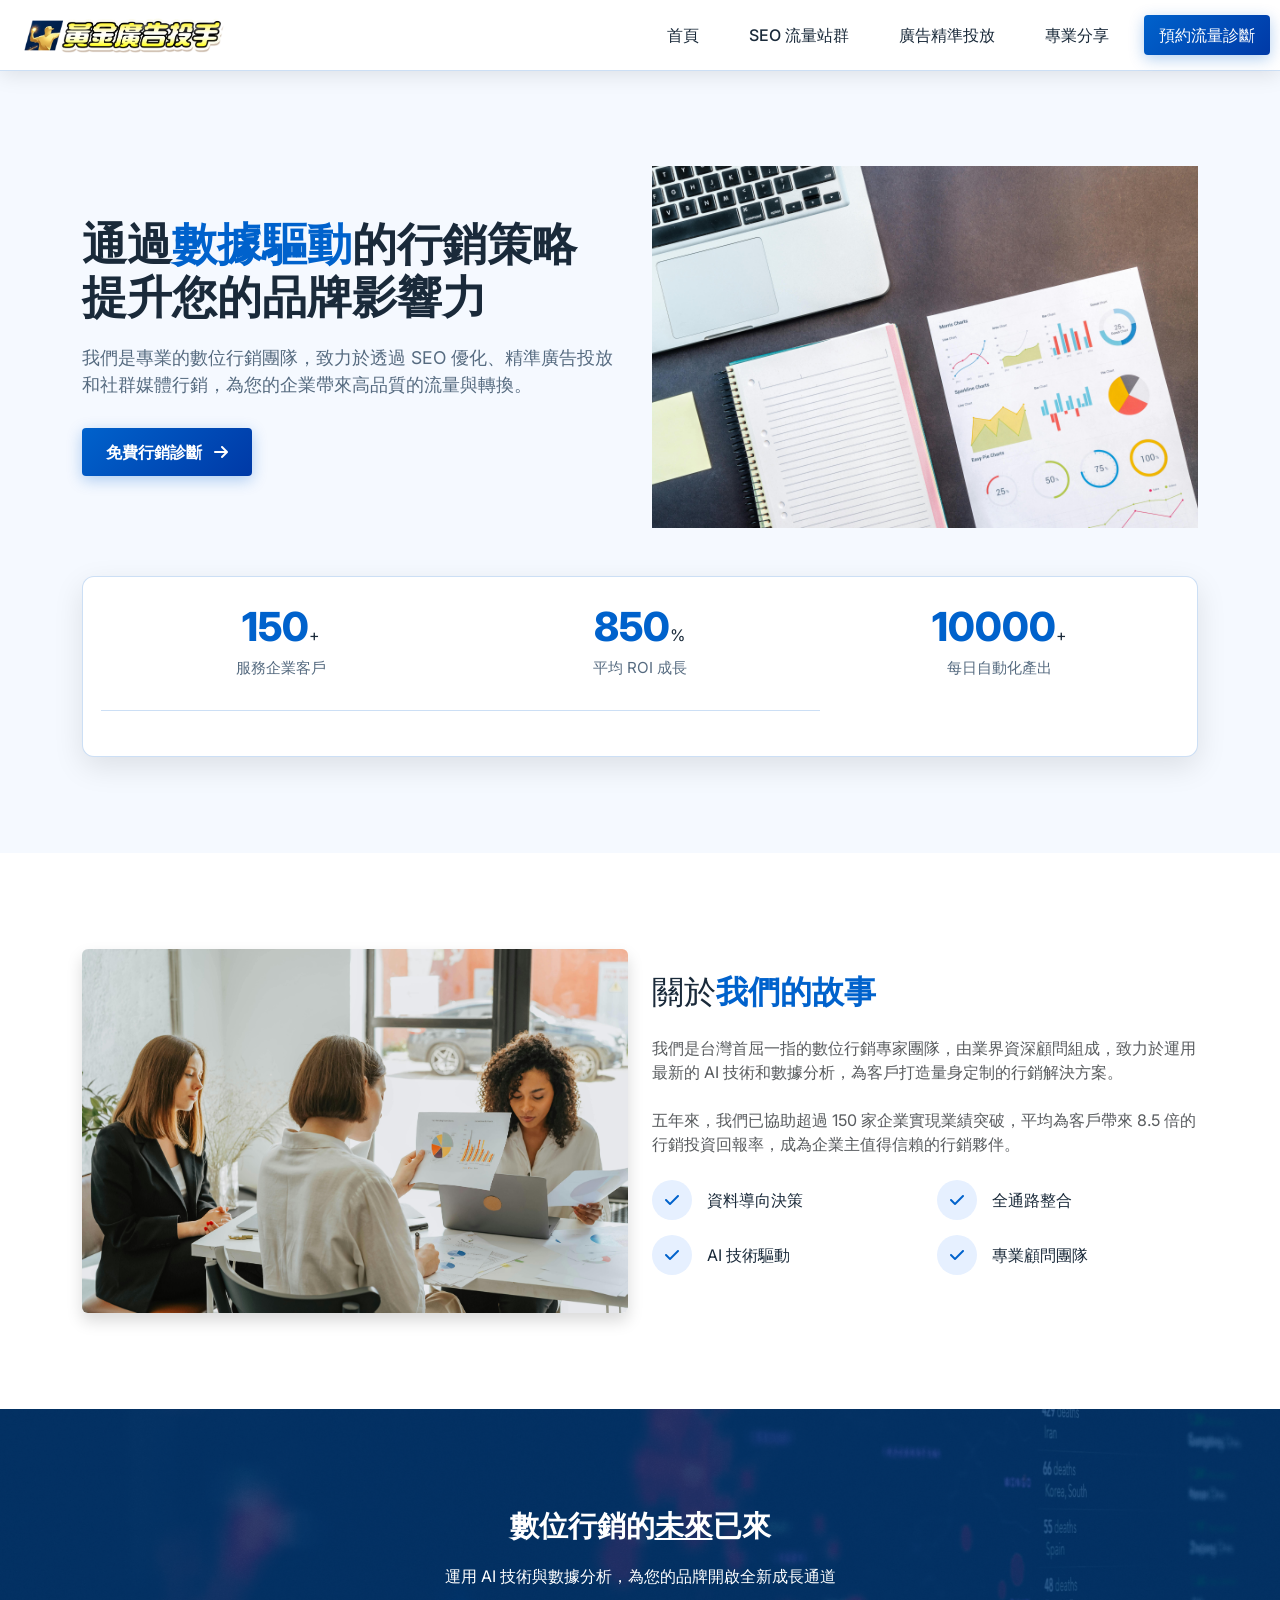
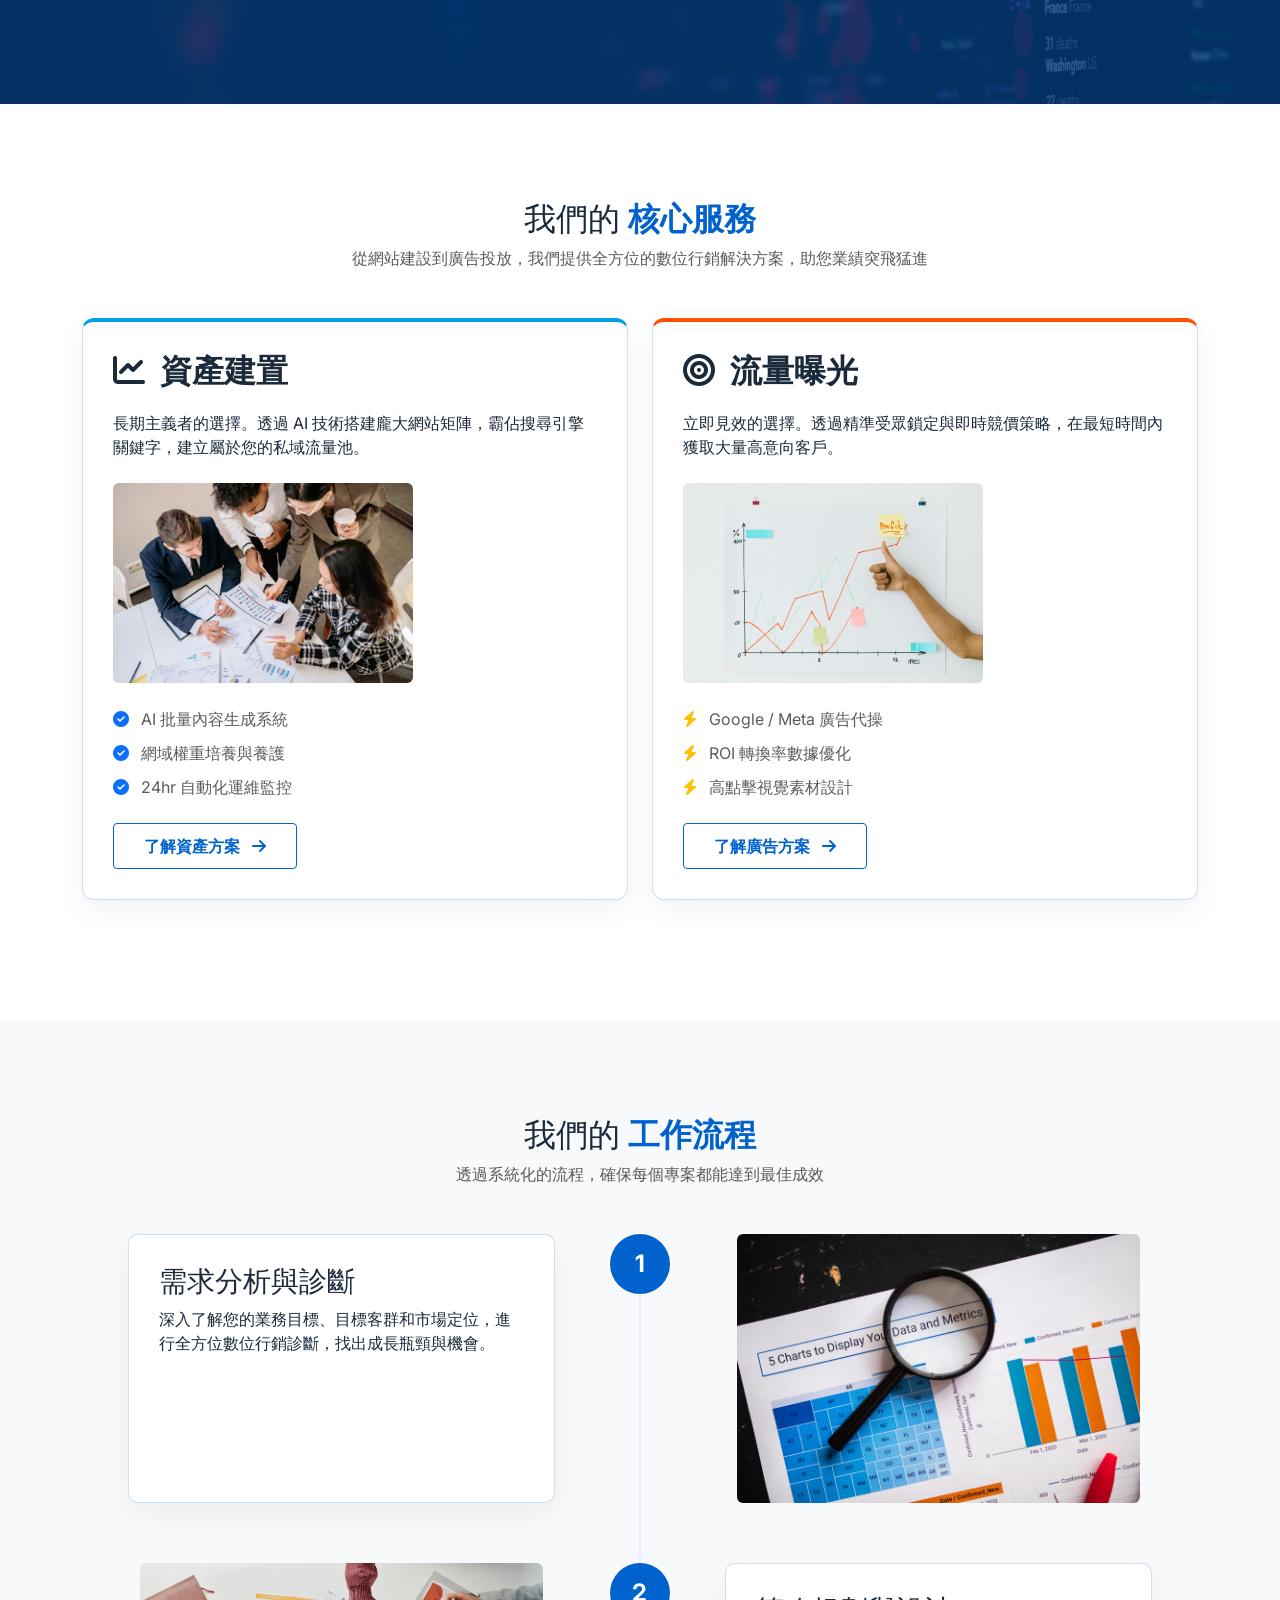
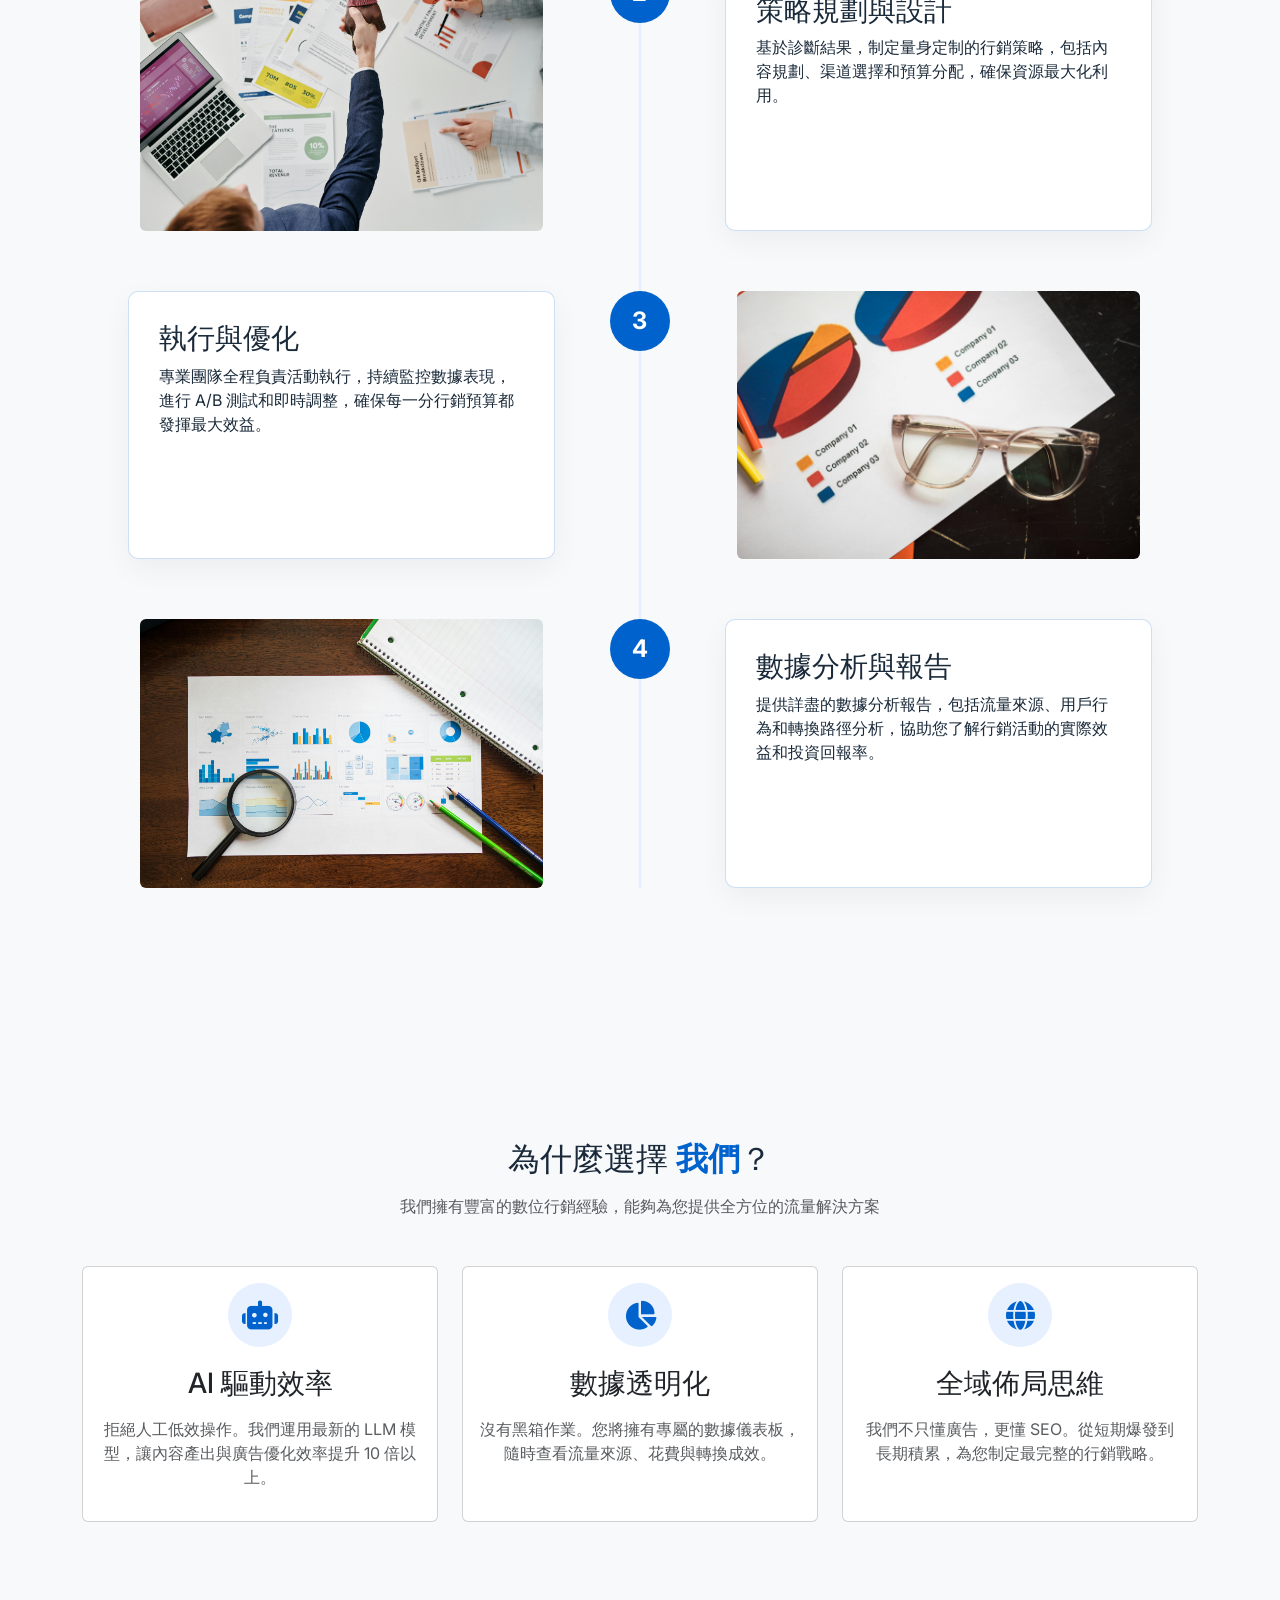
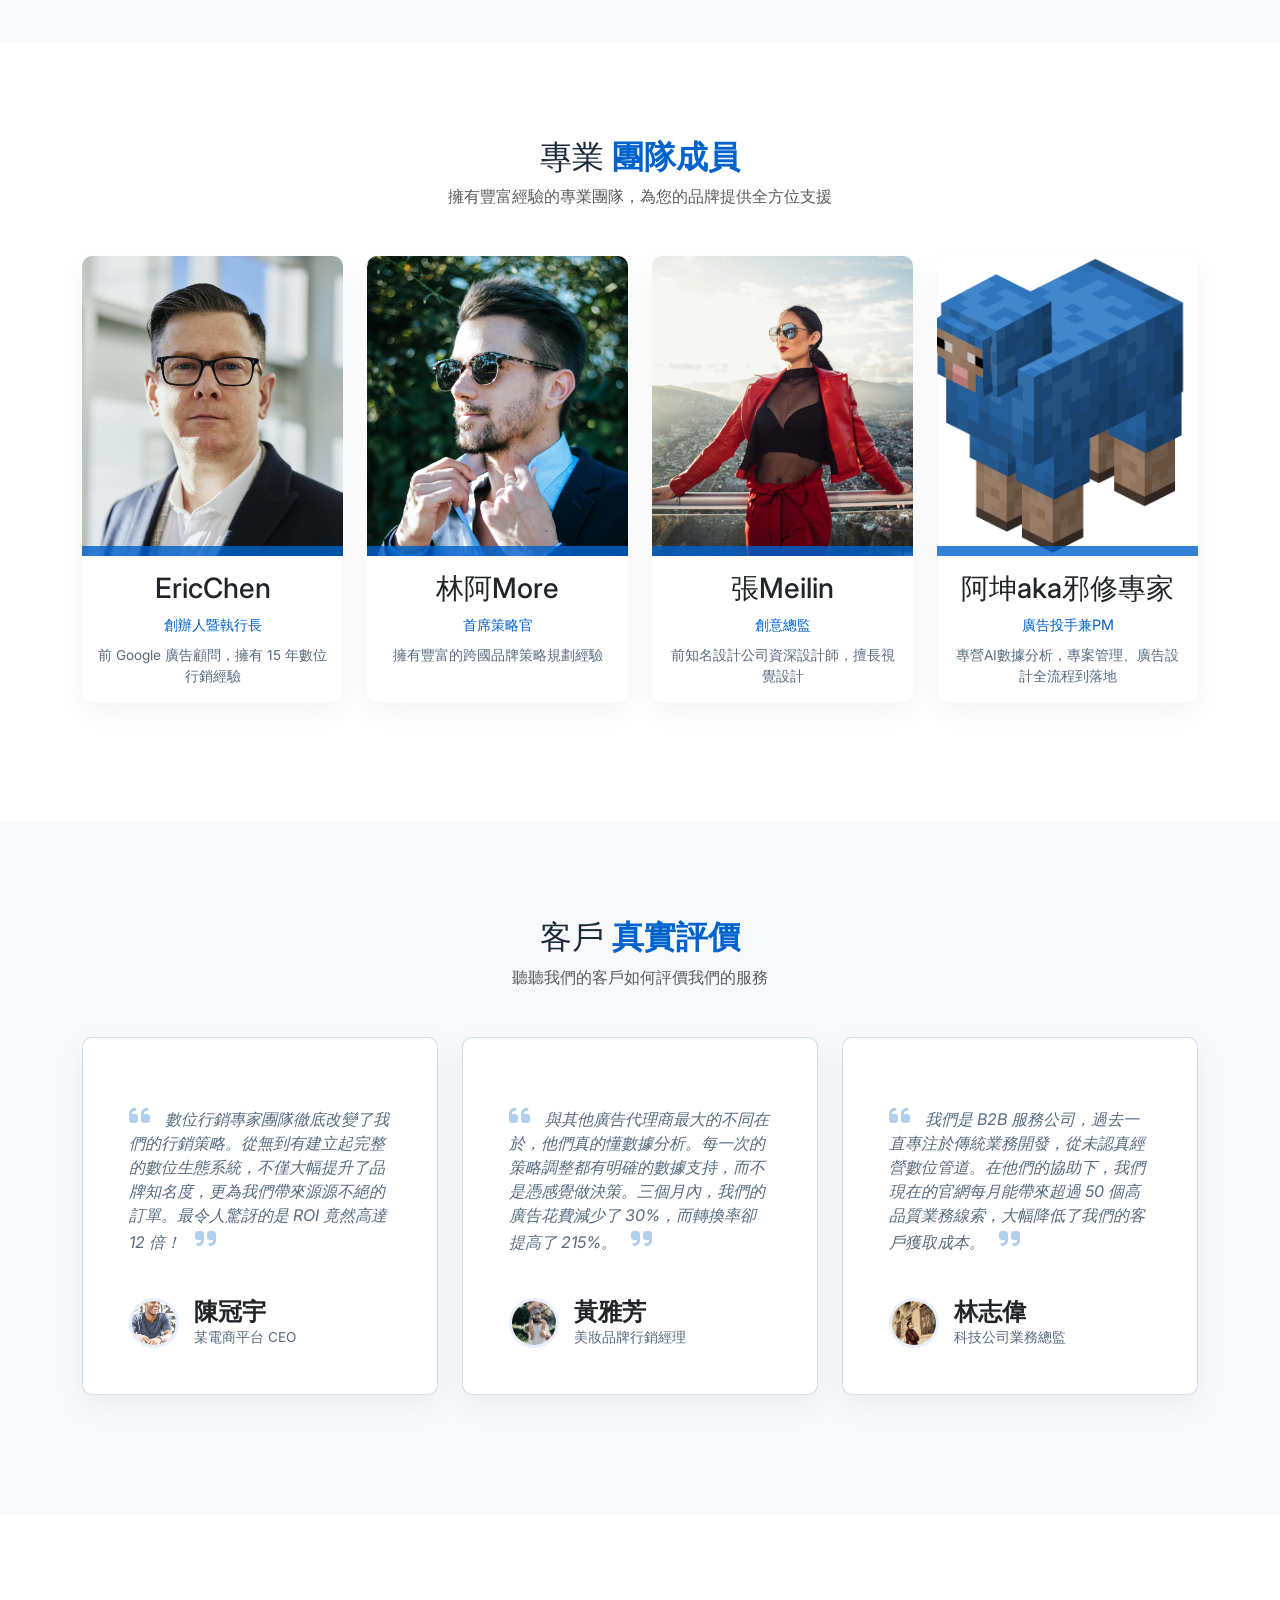
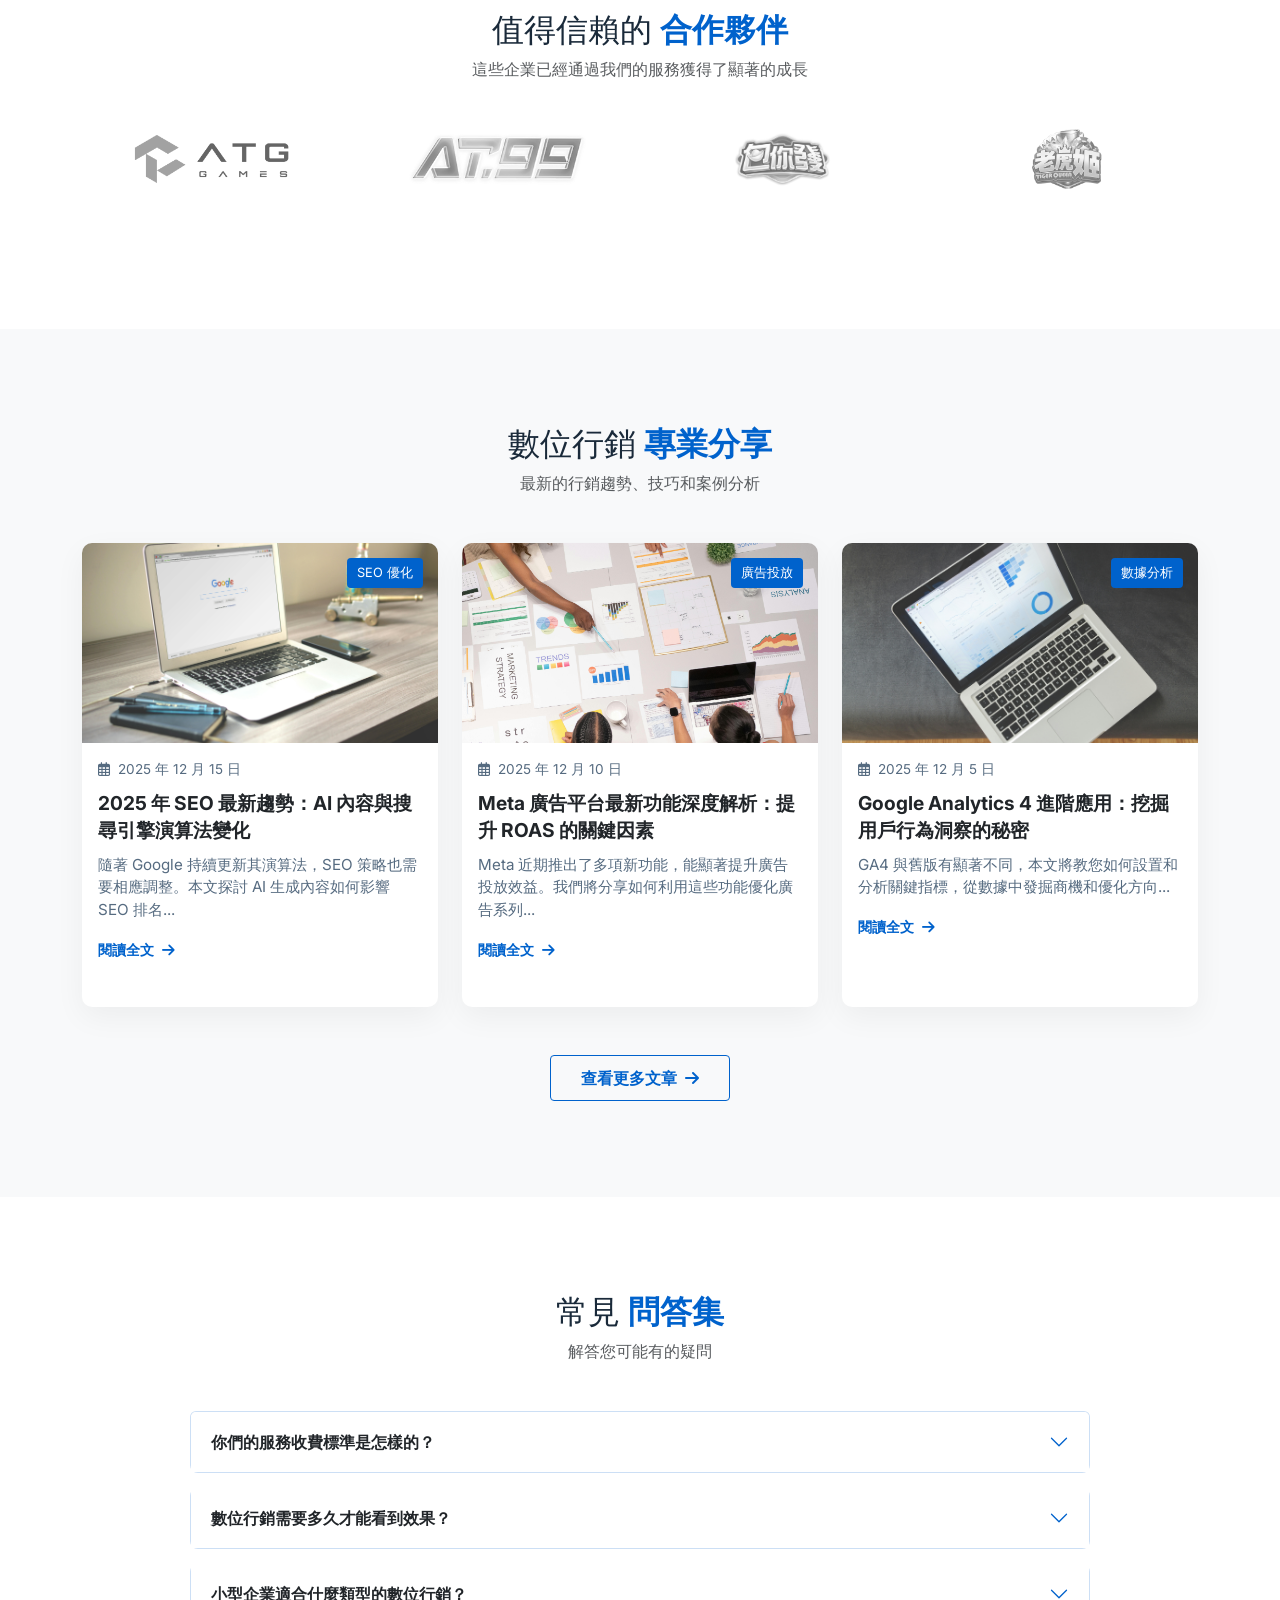
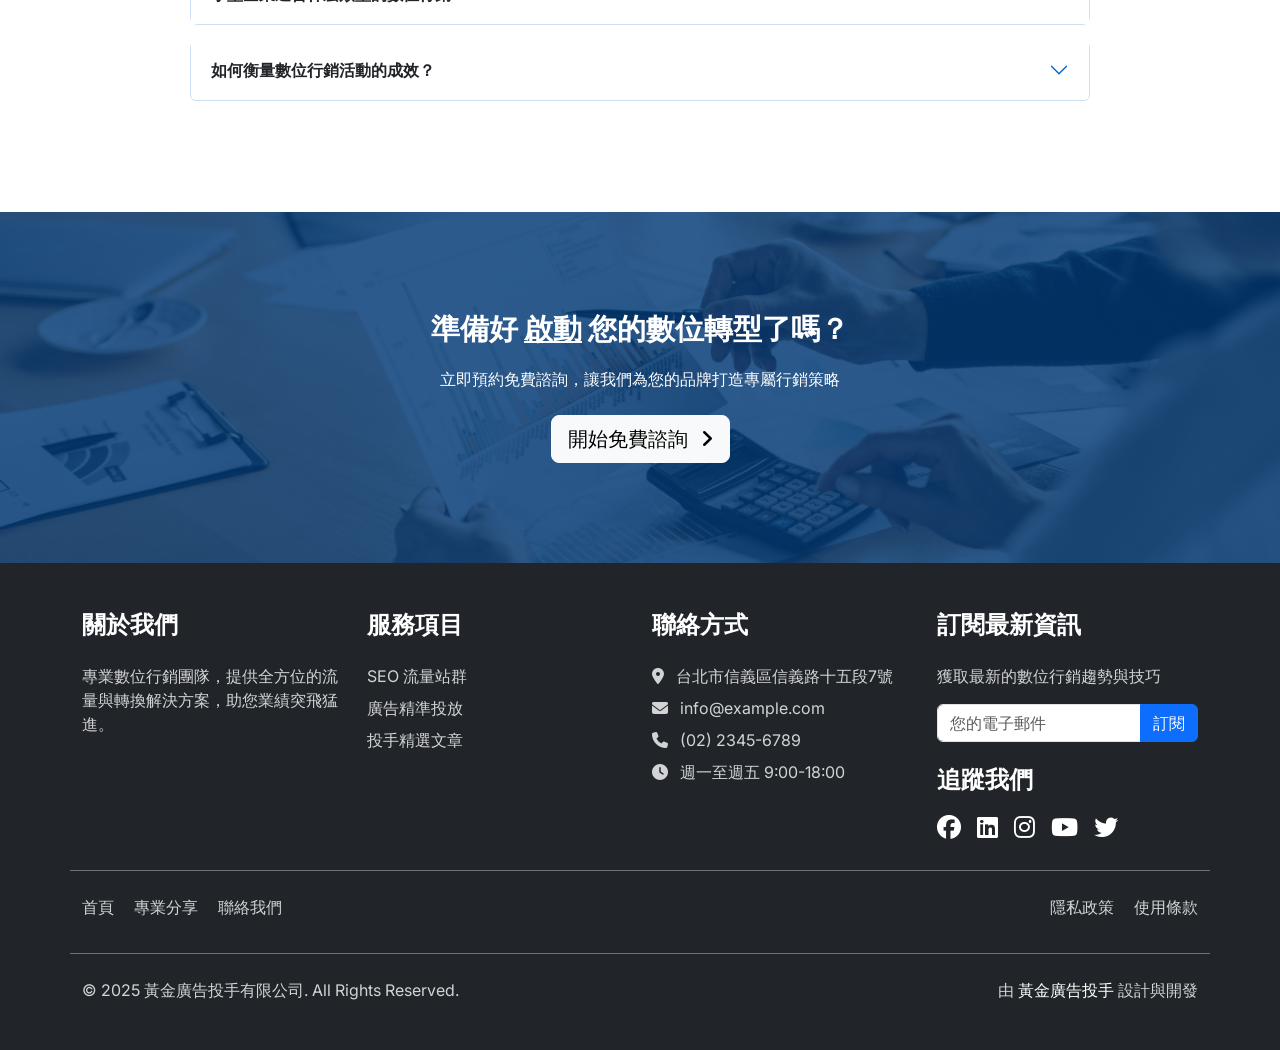
==== commit 27efbf79: "新增網站首頁、服務頁面及聯絡表單，包含響應式設計與互動功能、更新頁首頁尾、更新文章範例頁面" ====
--- a/index.html
+++ b/index.html
@@ -14,8 +14,33 @@
     <link rel="stylesheet" href="style.css">
 </head>
 <body>
-    <!-- 導覽列 -->
-    <div id="navbar-placeholder"></div>
+    <nav>
+        <a href="index.html" class="logo">
+            <img src="images/logob.png" alt="黃金廣告投手">
+        </a>
+        <div class="mobile-menu-btn">
+            <span class="bar"></span>
+            <span class="bar"></span>
+            <span class="bar"></span>
+        </div>
+        <ul class="nav-links">
+            <li>
+                <a href="index.html">首頁</a>
+            </li>
+            <li>
+                <a href="service-assets.html">SEO 流量站群</a>
+            </li>
+            <li>
+                <a href="service-ads.html">廣告精準投放</a>
+            </li>
+            <li>
+                <a href="blog.html">專業分享</a>
+            </li>
+            <li>
+                <a href="contact.html" class="btn-cta pulse-effect">預約流量診斷</a>
+            </li>
+        </ul>
+    </nav>
 
 
     <!-- 1. Hero 區塊 -->
@@ -234,72 +259,7 @@
         </div>
     </section>
 
-    <!-- 6. 成功案例 -->
-    <section class="py-5">
-        <div class="container py-5">
-            <div class="text-center mb-5">
-                <h2>成功 <span class="text-blue">案例展示</span></h2>
-                <p class="text-muted mx-auto" style="max-width: 700px;">我們已協助眾多企業實現業績突破，以下是部分成功案例</p>
-            </div>
-            
-            <div class="row">
-                <!-- 案例 1 -->
-                <div class="col-lg-4 col-md-6 mb-4">
-                    <div class="card case-study-card h-100">
-                        <div class="case-image-container">
-                            <img src="images/case-1.jpg" alt="電商轉換率優化" class="case-image">
-                            <div class="case-overlay">
-                                <a href="case-study-1.html" class="case-link">查看詳情</a>
-                            </div>
-                        </div>
-                        <div class="card-body">
-                            <h3>全球知名運動品牌</h3>
-                            <div class="case-category">電商轉換率優化</div>
-                            <div class="case-result">成效：銷售額提升 245%</div>
-                        </div>
-                    </div>
-                </div>
-                
-                <!-- 案例 2 -->
-                <div class="col-lg-4 col-md-6 mb-4">
-                    <div class="card case-study-card h-100">
-                        <div class="case-image-container">
-                            <img src="images/case-2.jpg" alt="品牌知名度提升" class="case-image">
-                            <div class="case-overlay">
-                                <a href="case-study-2.html" class="case-link">查看詳情</a>
-                            </div>
-                        </div>
-                        <div class="card-body">
-                            <h3>台灣新創飲品品牌</h3>
-                            <div class="case-category">品牌知名度提升</div>
-                            <div class="case-result">成效：Instagram 粉絲成長 500%</div>
-                        </div>
-                    </div>
-                </div>
-                
-                <!-- 案例 3 -->
-                <div class="col-lg-4 col-md-6 mb-4">
-                    <div class="card case-study-card h-100">
-                        <div class="case-image-container">
-                            <img src="images/case-3.jpg" alt="SEO 流量優化" class="case-image">
-                            <div class="case-overlay">
-                                <a href="case-study-3.html" class="case-link">查看詳情</a>
-                            </div>
-                        </div>
-                        <div class="card-body">
-                            <h3>B2B 專業服務公司</h3>
-                            <div class="case-category">SEO 流量優化</div>
-                            <div class="case-result">成效：自然流量增加 320%</div>
-                        </div>
-                    </div>
-                </div>
-            </div>
-            
-            <div class="text-center mt-4">
-                <a href="case-studies.html" class="btn-outline">查看更多案例 <i class="fas fa-arrow-right ms-2"></i></a>
-            </div>
-        </div>
-    </section>
+
 
     <!-- 7. 為什麼選擇我們 -->
     <section id="why-us" class="py-5 bg-light">
@@ -369,7 +329,7 @@
                             </div>
                         </div>
                         <div class="card-body text-center">
-                            <h3>王大明</h3>
+                            <h3>EricChen</h3>
                             <div class="member-title">創辦人暨執行長</div>
                             <div class="member-bio">前 Google 廣告顧問，擁有 15 年數位行銷經驗</div>
                         </div>
@@ -388,7 +348,7 @@
                             </div>
                         </div>
                         <div class="card-body text-center">
-                            <h3>林小華</h3>
+                            <h3>林阿More</h3>
                             <div class="member-title">首席策略官</div>
                             <div class="member-bio">擁有豐富的跨國品牌策略規劃經驗</div>
                         </div>
@@ -407,7 +367,7 @@
                             </div>
                         </div>
                         <div class="card-body text-center">
-                            <h3>張美玲</h3>
+                            <h3>張Meilin</h3>
                             <div class="member-title">創意總監</div>
                             <div class="member-bio">前知名設計公司資深設計師，擅長視覺設計</div>
                         </div>
@@ -426,9 +386,9 @@
                             </div>
                         </div>
                         <div class="card-body text-center">
-                            <h3>陳志明</h3>
-                            <div class="member-title">技術長</div>
-                            <div class="member-bio">AI 與數據分析專家，負責自動化系統開發</div>
+                            <h3>阿坤aka邪修專家</h3>
+                            <div class="member-title">廣告投手兼PM</div>
+                            <div class="member-bio">專營AI數據分析，專案管理、廣告設計全流程到落地</div>
                         </div>
                     </div>
                 </div>
@@ -528,18 +488,6 @@
                 </div>
                 <div class="col-6 col-md-3 mb-4">
                     <img src="images/client-logo-4.png" alt="客戶品牌" class="client-logo">
-                </div>
-                <div class="col-6 col-md-3 mb-4">
-                    <img src="images/client-logo-5.png" alt="客戶品牌" class="client-logo">
-                </div>
-                <div class="col-6 col-md-3 mb-4">
-                    <img src="images/client-logo-6.png" alt="客戶品牌" class="client-logo">
-                </div>
-                <div class="col-6 col-md-3 mb-4">
-                    <img src="images/client-logo-7.png" alt="客戶品牌" class="client-logo">
-                </div>
-                <div class="col-6 col-md-3 mb-4">
-                    <img src="images/client-logo-8.png" alt="客戶品牌" class="client-logo">
                 </div>
             </div>
         </div>
@@ -686,9 +634,69 @@
         </div>
     </section>
 
-    <!-- 14. 頁尾 -->
-    <footer>
-        <div id="footer-placeholder"></div>
+    <footer class="bg-dark text-white py-5">
+        <div class="container">
+            <div class="row mb-4">
+                <div class="col-lg-3 col-md-6 mb-4 mb-lg-0">
+                    <h4 class="mb-4">關於我們</h4>
+                    <p class="text-muted">專業數位行銷團隊，提供全方位的流量與轉換解決方案，助您業績突飛猛進。</p>
+                </div>
+                <div class="col-lg-3 col-md-6 mb-4 mb-lg-0">
+                    <h4 class="mb-4">服務項目</h4>
+                    <ul class="list-unstyled">
+                        <li class="mb-2"><a href="service-assets.html" class="text-muted">SEO 流量站群</a></li>
+                        <li class="mb-2"><a href="service-ads.html" class="text-muted">廣告精準投放</a></li>
+                        <li class="mb-2"><a href="blog.html" class="text-muted">投手精選文章</a></li>
+                    </ul>
+                </div>
+                <div class="col-lg-3 col-md-6 mb-4 mb-lg-0">
+                    <h4 class="mb-4">聯絡方式</h4>
+                    <ul class="list-unstyled text-muted">
+                        <li class="mb-2"><i class="fas fa-map-marker-alt me-2"></i> 台北市信義區信義路十五段7號</li>
+                        <li class="mb-2"><i class="fas fa-envelope me-2"></i> <a href="mailto:info@example.com" class="text-muted">info@example.com</a></li>
+                        <li class="mb-2"><i class="fas fa-phone me-2"></i> <a href="tel:+886223456789" class="text-muted">(02) 2345-6789</a></li>
+                        <li class="mb-2"><i class="fas fa-clock me-2"></i> 週一至週五 9:00-18:00</li>
+                    </ul>
+                </div>
+                <div class="col-lg-3 col-md-6">
+                    <h4 class="mb-4">訂閱最新資訊</h4>
+                    <p class="text-muted mb-3">獲取最新的數位行銷趨勢與技巧</p>
+                    <div class="input-group mb-3">
+                        <input type="email" class="form-control" placeholder="您的電子郵件" aria-label="您的電子郵件">
+                        <button class="btn btn-primary" type="button">訂閱</button>
+                    </div>
+                    <h4 class="mb-3 mt-4">追蹤我們</h4>
+                    <div class="d-flex gap-3">
+                        <a href="#" class="text-white fs-4"><i class="fab fa-facebook"></i></a>
+                        <a href="#" class="text-white fs-4"><i class="fab fa-linkedin"></i></a>
+                        <a href="#" class="text-white fs-4"><i class="fab fa-instagram"></i></a>
+                        <a href="#" class="text-white fs-4"><i class="fab fa-youtube"></i></a>
+                        <a href="#" class="text-white fs-4"><i class="fab fa-twitter"></i></a>
+                    </div>
+                </div>
+            </div>
+            <div class="row py-4 border-top border-secondary border-bottom">
+                <div class="col-md-8">
+                    <ul class="list-inline mb-0">
+                        <li class="list-inline-item me-3"><a href="index.html" class="text-muted">首頁</a></li>
+                        <li class="list-inline-item me-3"><a href="blog.html" class="text-muted">專業分享</a></li>
+                        <li class="list-inline-item me-3"><a href="contact.html" class="text-muted">聯絡我們</a></li>
+                    </ul>
+                </div>
+                <div class="col-md-4 text-md-end mt-3 mt-md-0">
+                    <a href="#" class="text-muted me-3">隱私政策</a>
+                    <a href="#" class="text-muted">使用條款</a>
+                </div>
+            </div>
+            <div class="row pt-4">
+                <div class="col-md-6">
+                    <p class="mb-0 text-muted">&copy; 2025 黃金廣告投手有限公司. All Rights Reserved.</p>
+                </div>
+                <div class="col-md-6 text-md-end">
+                    <p class="mb-0 text-muted">由 <span class="text-white">黃金廣告投手</span> 設計與開發</p>
+                </div>
+            </div>
+        </div>
     </footer>
     
     <!-- Bootstrap JS Bundle with Popper -->
@@ -697,10 +705,5 @@
     <!-- 自定義 JS -->
     <script src="script.js"></script>
 
-    <!-- 頁首載入器腳本 -->
-    <script src="navbar-loader.js"></script>
-
-    <!-- 頁尾載入器腳本 -->
-    <script src="footer-loader.js"></script>
 </body>
-</html>+</html>
--- a/style.css
+++ b/style.css
@@ -1,3 +1,4 @@
+@charset "UTF-8";
 /* =========================================
    1. 全局變數與重置
    ========================================= */
@@ -7,6 +8,8 @@
     --blue-dark: #003a78;
     --blue-light: #e6f0ff;
     --blue-gradient: linear-gradient(135deg, #0062cc 0%, #0039a6 100%);
+    --header-height: 70px;
+    --footer-height: 380px;
     
     --bg-white: #ffffff;
     --bg-light: #f5f9ff;
@@ -19,6 +22,10 @@
     font-family: 'Inter', 'Microsoft JhengHei', sans-serif;
     color: var(--text-dark);
     overflow-x: hidden;
+    padding-top: var(--header-height);
+    min-height: 100vh;
+    display: flex;
+    flex-direction: column;
 }
 
 /* =========================================
@@ -87,11 +94,6 @@
     margin: 5px auto;
     background-color: var(--text-dark);
     transition: all 0.3s ease;
-}
-
-/* 修正主內容區域，為固定的導覽列留出空間 */
-body {
-    padding-top: 70px; /* 導覽列的高度 */
 }
 
 /* 內容區塊樣式調整 */
@@ -472,77 +474,7 @@
         order: 1;
     }
 }
-/* =========================================
-   9. 案例卡片
-   ========================================= */
-.case-study-card {
-    background: #fff;
-    border-radius: 10px;
-    overflow: hidden;
-    box-shadow: 0 10px 30px rgba(0,0,0,0.05);
-    transition: 0.3s;
-    border: none;
-}
-
-.case-study-card:hover {
-    transform: translateY(-5px);
-    box-shadow: 0 15px 35px rgba(0,0,0,0.1);
-}
-
-.case-image-container {
-    position: relative;
-    overflow: hidden;
-    height: 200px;
-}
-
-.case-image {
-    width: 100%;
-    height: 100%;
-    object-fit: cover;
-    transition: 0.5s;
-}
-
-.case-study-card:hover .case-image {
-    transform: scale(1.05);
-}
-
-.case-overlay {
-    position: absolute;
-    top: 0;
-    left: 0;
-    width: 100%;
-    height: 100%;
-    background: rgba(0, 58, 120, 0.7);
-    display: flex;
-    align-items: center;
-    justify-content: center;
-    opacity: 0;
-    transition: 0.3s;
-}
-
-.case-study-card:hover .case-overlay {
-    opacity: 1;
-}
-
-.case-link {
-    background: #fff;
-    color: var(--blue-primary);
-    padding: 10px 20px;
-    border-radius: 4px;
-    font-weight: 600;
-    text-decoration: none;
-}
-
-.case-category {
-    color: var(--blue-primary);
-    font-size: 0.9rem;
-    margin-bottom: 5px;
-}
-
-.case-result {
-    color: var(--text-muted);
-    font-size: 0.9rem;
-}
+
 
 /* =========================================
    10. 團隊成員
@@ -826,6 +758,8 @@
     background-color: var(--text-dark);
     color: #fff;
     padding: 80px 0 30px;
+    width: 100%;
+    margin-top: auto;
 }
 
 footer h4 {
@@ -919,7 +853,7 @@
     }
 }
 
-@media (max-width: 767px) {
+@media (max-width: 768px) {
     .hero-text h1 {
         font-size: 1.8rem;
     }
@@ -927,6 +861,10 @@
     .stats-container {
         padding: 20px;
     }
+    :root {
+        --footer-height: 520px;
+    }
+}
     
     .stat-item {
         border-bottom: 1px solid var(--border-light);
@@ -951,7 +889,6 @@
     .client-logo {
         margin-bottom: 20px;
     }
-}
 
 @media (max-width: 575px) {
     #hero {
@@ -981,3 +918,356 @@
     }
 }
 
+/* =========================================
+   17. 聯絡我們頁面
+   ========================================= */
+#contact {
+    background-color: var(--bg-light);
+    padding-top: 120px;
+}
+
+.contact-form-container {
+    max-width: 1200px;
+    margin: 0 auto;
+    background: #fff;
+    padding: 40px;
+    border-radius: 12px;
+    border: 1px solid var(--border-light);
+    box-shadow: 0 10px 30px rgba(0, 0, 0, 0.05);
+}
+
+.contact-form .form-label {
+    font-weight: 600;
+    color: var(--text-dark);
+}
+
+.contact-form .form-control, 
+.contact-form .form-select {
+    padding: 12px 15px;
+    border: 1px solid #ddd;
+    border-radius: 6px;
+    transition: all 0.3s ease;
+}
+
+.contact-form .form-control:focus, 
+.contact-form .form-select:focus {
+    background-color: #fff;
+    border-color: var(--blue-primary);
+    box-shadow: 0 0 0 0.2rem rgba(0, 98, 204, 0.15);
+}
+
+.contact-form textarea {
+    resize: none;
+}
+
+/* Contact 頁面響應式調整 */
+@media (max-width: 767px) {
+    #contact {
+        padding-top: 100px;
+    }
+    
+    .contact-form-container {
+        padding: 30px 20px;
+        margin: 0 10px;
+    }
+}
+
+@media (max-width: 575px) {
+    #contact {
+        padding-top: 90px;
+    }
+    
+    .contact-form-container {
+        padding: 25px 15px;
+    }
+}
+
+/* =========================================
+   18. 部落格頁面與文章詳情
+   ========================================= */
+/* 部落格專用樣式 */
+.blog-hero {
+    background: var(--blue-gradient);
+    color: #fff;
+    padding: 120px 0 80px;
+    text-align: center;
+}
+
+.blog-hero h1 {
+    font-size: 3rem;
+    font-weight: 800;
+    margin-bottom: 20px;
+}
+
+.blog-hero p {
+    font-size: 1.2rem;
+    opacity: 0.9;
+    max-width: 700px;
+    margin: 0 auto;
+}
+
+.blog-search {
+    max-width: 600px;
+    margin: 40px auto 0;
+}
+
+.blog-sidebar {
+    position: sticky;
+    top: 100px;
+}
+
+.sidebar-card {
+    background: #fff;
+    border-radius: 12px;
+    padding: 25px;
+    margin-bottom: 30px;
+    box-shadow: 0 5px 15px rgba(0,0,0,0.08);
+    border: 1px solid var(--border-light);
+}
+
+.sidebar-card h4 {
+    font-size: 1.2rem;
+    font-weight: 700;
+    margin-bottom: 20px;
+    color: var(--text-dark);
+    padding-bottom: 15px;
+    border-bottom: 2px solid var(--blue-light);
+}
+
+.category-list {
+    list-style: none;
+    padding: 0;
+    margin: 0;
+}
+
+.category-list li {
+    padding: 12px 0;
+    border-bottom: 1px solid var(--border-light);
+}
+
+.category-list li:last-child {
+    border-bottom: none;
+}
+
+.category-list a {
+    color: var(--text-muted);
+    text-decoration: none;
+    display: flex;
+    justify-content: space-between;
+    align-items: center;
+    transition: all 0.3s;
+    cursor: pointer;
+}
+
+.category-list a:hover {
+    color: var(--blue-primary);
+    padding-left: 5px;
+}
+
+.category-list a.active {
+    color: var(--blue-primary);
+    font-weight: 600;
+}
+
+.category-list .badge {
+    background: var(--blue-light);
+    color: var(--blue-primary);
+    padding: 4px 10px;
+    border-radius: 12px;
+    font-size: 0.75rem;
+}
+
+.popular-post {
+    display: flex;
+    gap: 15px;
+    margin-bottom: 20px;
+    padding-bottom: 20px;
+    border-bottom: 1px solid var(--border-light);
+}
+
+.popular-post:last-child {
+    border-bottom: none;
+    margin-bottom: 0;
+    padding-bottom: 0;
+}
+
+.popular-post-number {
+    width: 40px;
+    height: 40px;
+    background: var(--blue-gradient);
+    color: #fff;
+    border-radius: 8px;
+    display: flex;
+    align-items: center;
+    justify-content: center;
+    font-weight: 700;
+    flex-shrink: 0;
+}
+
+.popular-post-content h5 {
+    font-size: 0.95rem;
+    font-weight: 600;
+    margin-bottom: 5px;
+    line-height: 1.4;
+}
+
+.popular-post-content h5 a {
+    color: var(--text-dark);
+    text-decoration: none;
+    transition: color 0.3s;
+}
+
+.popular-post-content h5 a:hover {
+    color: var(--blue-primary);
+}
+
+.popular-post-content .post-meta {
+    font-size: 0.8rem;
+    color: var(--text-muted);
+}
+
+.category-filter.active {
+    color: var(--blue-primary) !important;
+    font-weight: 600;
+}
+
+.blog-post-item {
+    transition: all 0.3s ease;
+}
+
+.blog-post-item.hidden {
+    display: none !important;
+}
+
+.blog-post-card {
+    margin-bottom: 30px;
+}
+
+.blog-post-meta {
+    display: flex;
+    align-items: center;
+    gap: 15px;
+    margin-bottom: 15px;
+    font-size: 0.85rem;
+    color: var(--text-muted);
+}
+
+.blog-post-meta i {
+    color: var(--blue-primary);
+}
+
+@media (max-width: 768px) {
+    .blog-hero h1 {
+        font-size: 2rem;
+    }
+    
+    .blog-hero p {
+        font-size: 1rem;
+    }
+    
+    .blog-sidebar {
+        position: static;
+        margin-top: 40px;
+    }
+}
+
+/* 文章詳情頁專用樣式 */
+.blog-post-content {
+    background: #fff;
+    padding: 40px;
+    border-radius: 12px;
+    border: 1px solid var(--border-light);
+    box-shadow: 0 5px 15px rgba(0,0,0,0.05);
+}
+
+.blog-post-content h2 {
+    color: var(--blue-dark);
+    margin-top: 30px;
+    margin-bottom: 20px;
+    font-weight: 700;
+    font-size: 1.8rem;
+    border-left: 4px solid var(--blue-primary);
+    padding-left: 15px;
+}
+
+.blog-post-content h3 {
+    color: var(--text-dark);
+    margin-top: 25px;
+    margin-bottom: 15px;
+    font-weight: 600;
+    font-size: 1.4rem;
+}
+
+.blog-post-content p {
+    line-height: 1.8;
+    color: var(--text-dark);
+    margin-bottom: 20px;
+    font-size: 1.05rem;
+    text-align: justify;
+}
+
+.blog-post-content blockquote {
+    background: var(--blue-light);
+    border-left: 5px solid var(--blue-primary);
+    padding: 25px;
+    border-radius: 0 8px 8px 0;
+    margin: 30px 0;
+    font-style: italic;
+    color: var(--blue-dark);
+    font-size: 1.1rem;
+}
+
+.blog-post-content img {
+    max-width: 100%;
+    border-radius: 8px;
+    margin: 30px 0;
+    box-shadow: 0 5px 15px rgba(0,0,0,0.1);
+}
+
+.blog-post-content ul, .blog-post-content ol {
+    margin-bottom: 20px;
+    padding-left: 20px;
+}
+
+.blog-post-content li {
+    margin-bottom: 10px;
+    line-height: 1.6;
+    color: var(--text-dark);
+}
+
+.blog-post-content .lead {
+    font-size: 1.25rem;
+    font-weight: 300;
+    color: var(--text-muted);
+    margin-bottom: 30px;
+}
+
+/* 文章作者區塊 */
+.author-box {
+    background: var(--bg-light);
+    padding: 25px;
+    border-radius: 8px;
+    margin-top: 50px;
+    display: flex;
+    align-items: center;
+    gap: 20px;
+}
+
+.author-box img {
+    width: 80px;
+    height: 80px;
+    border-radius: 50%;
+    margin: 0;
+    border: 3px solid #fff;
+}
+
+.author-info h4 {
+    margin-bottom: 5px;
+    font-weight: 700;
+}
+
+.author-info p {
+    margin-bottom: 0;
+    font-size: 0.9rem;
+    color: var(--text-muted);
+}
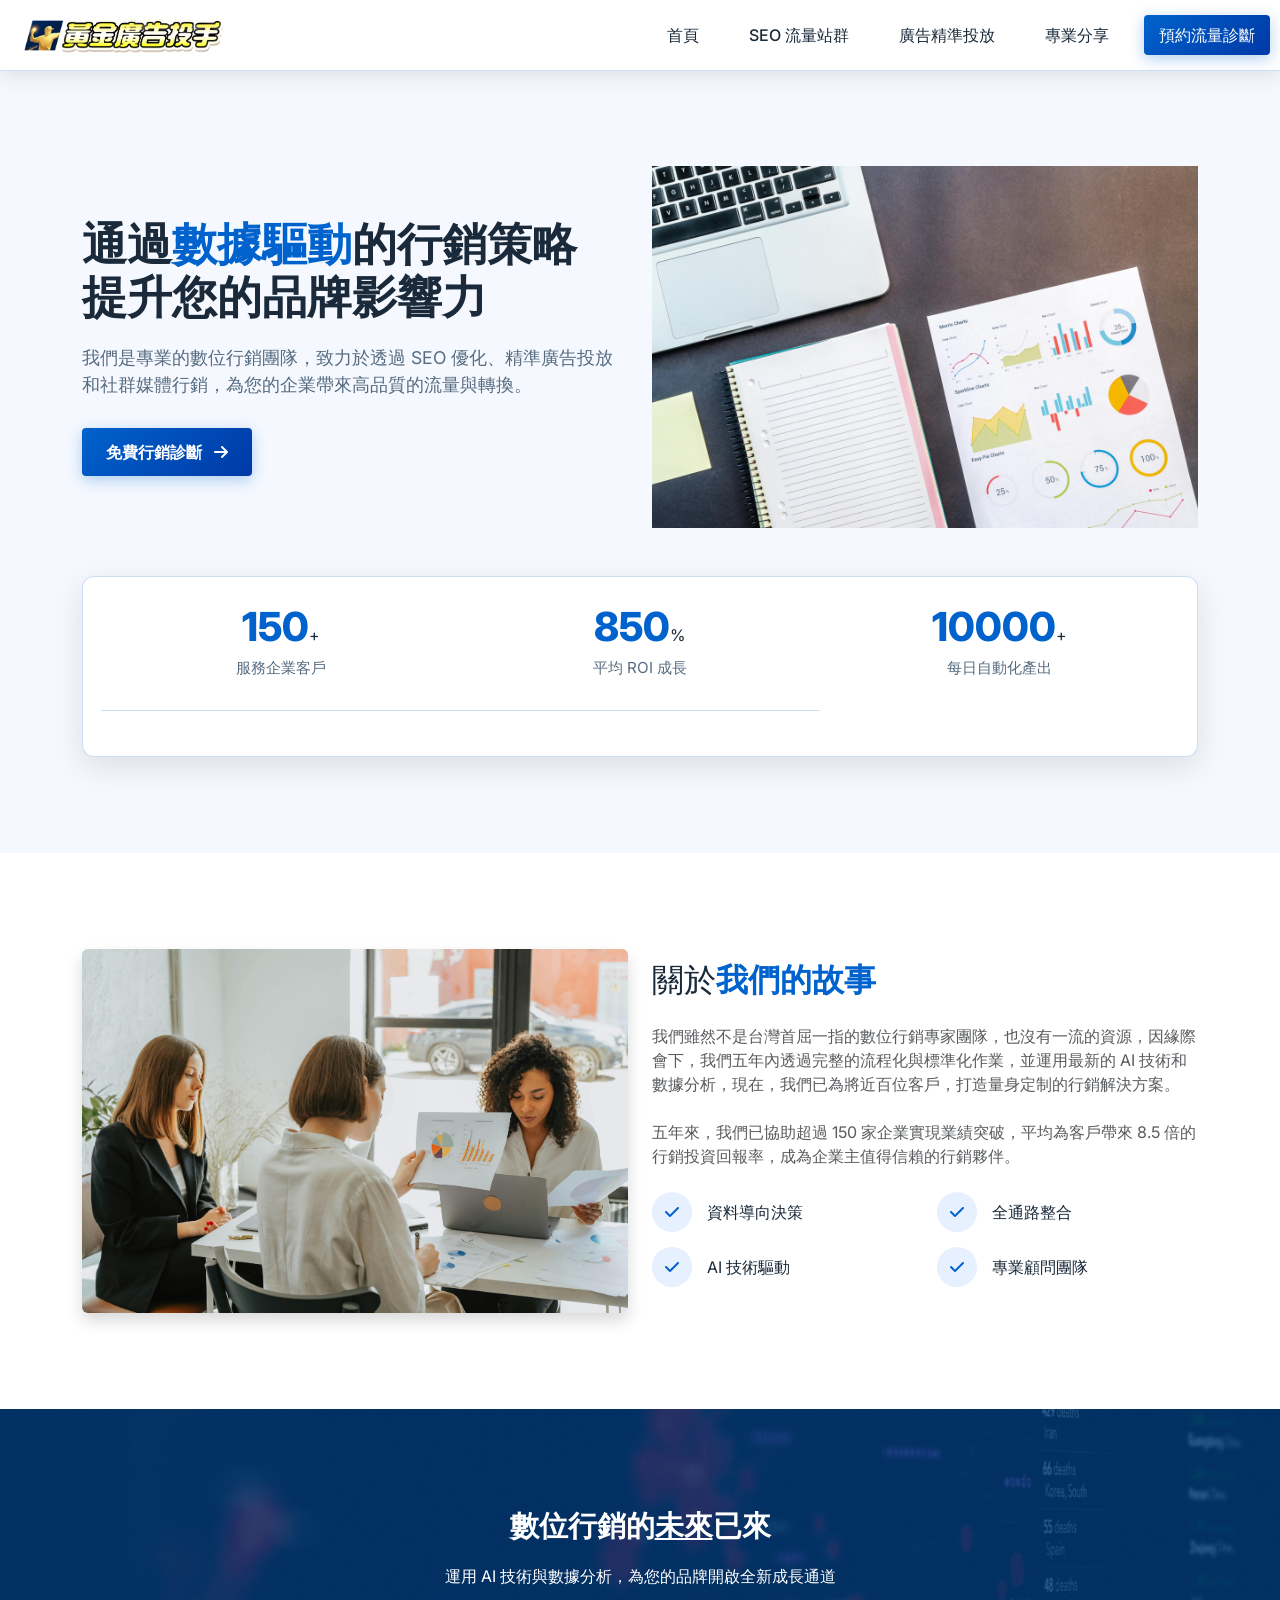
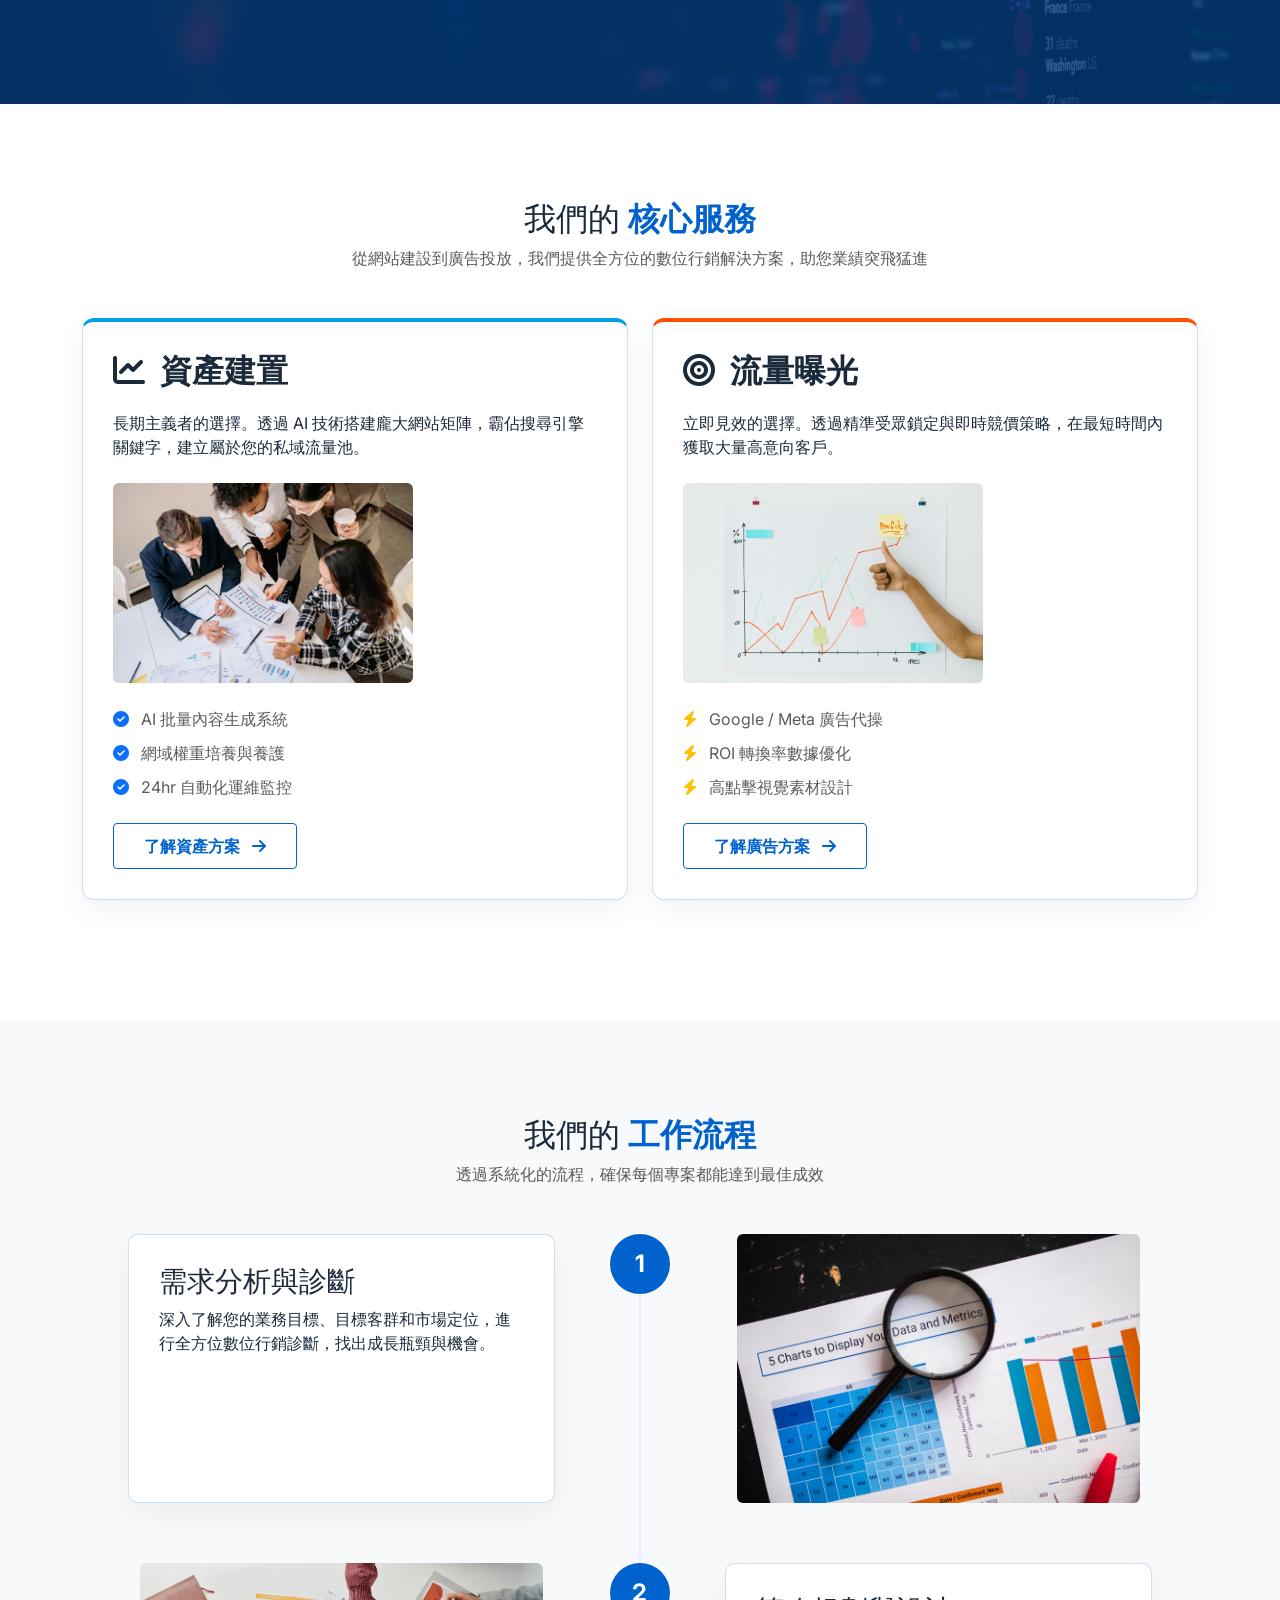
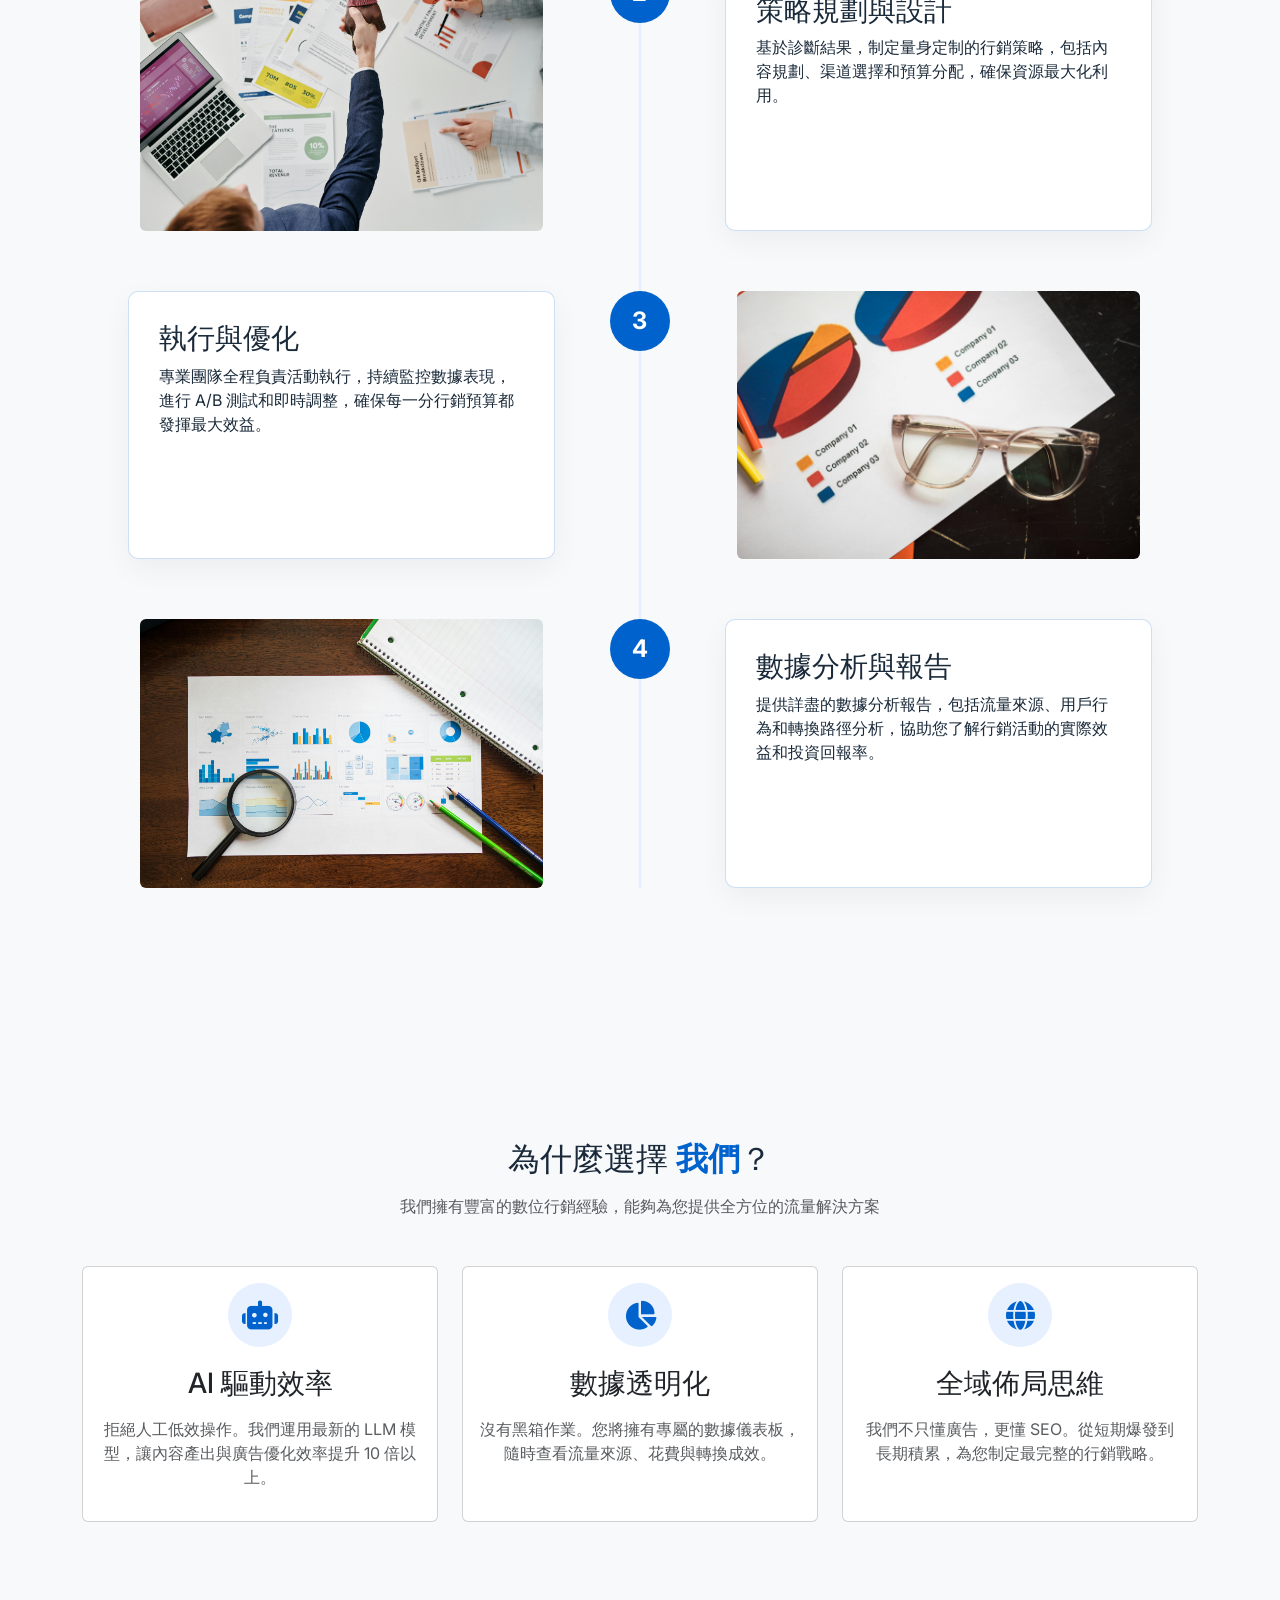
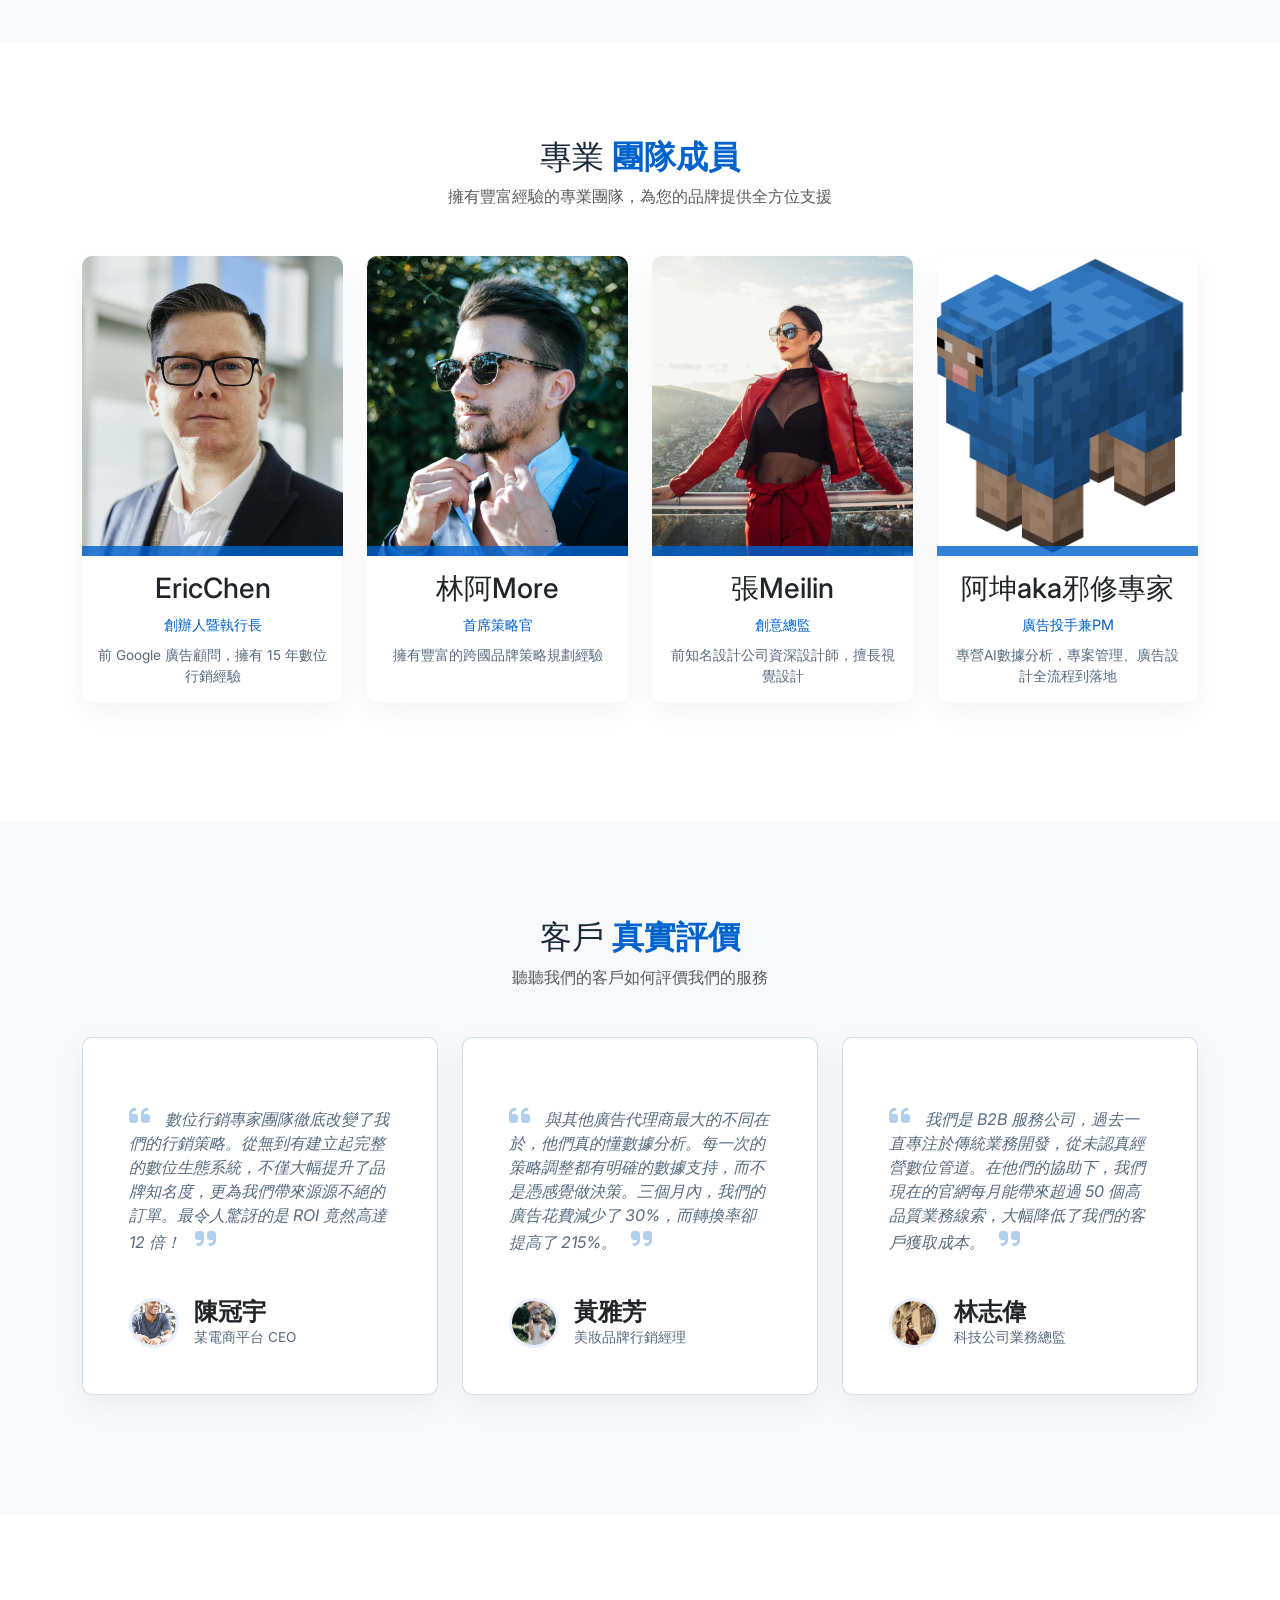
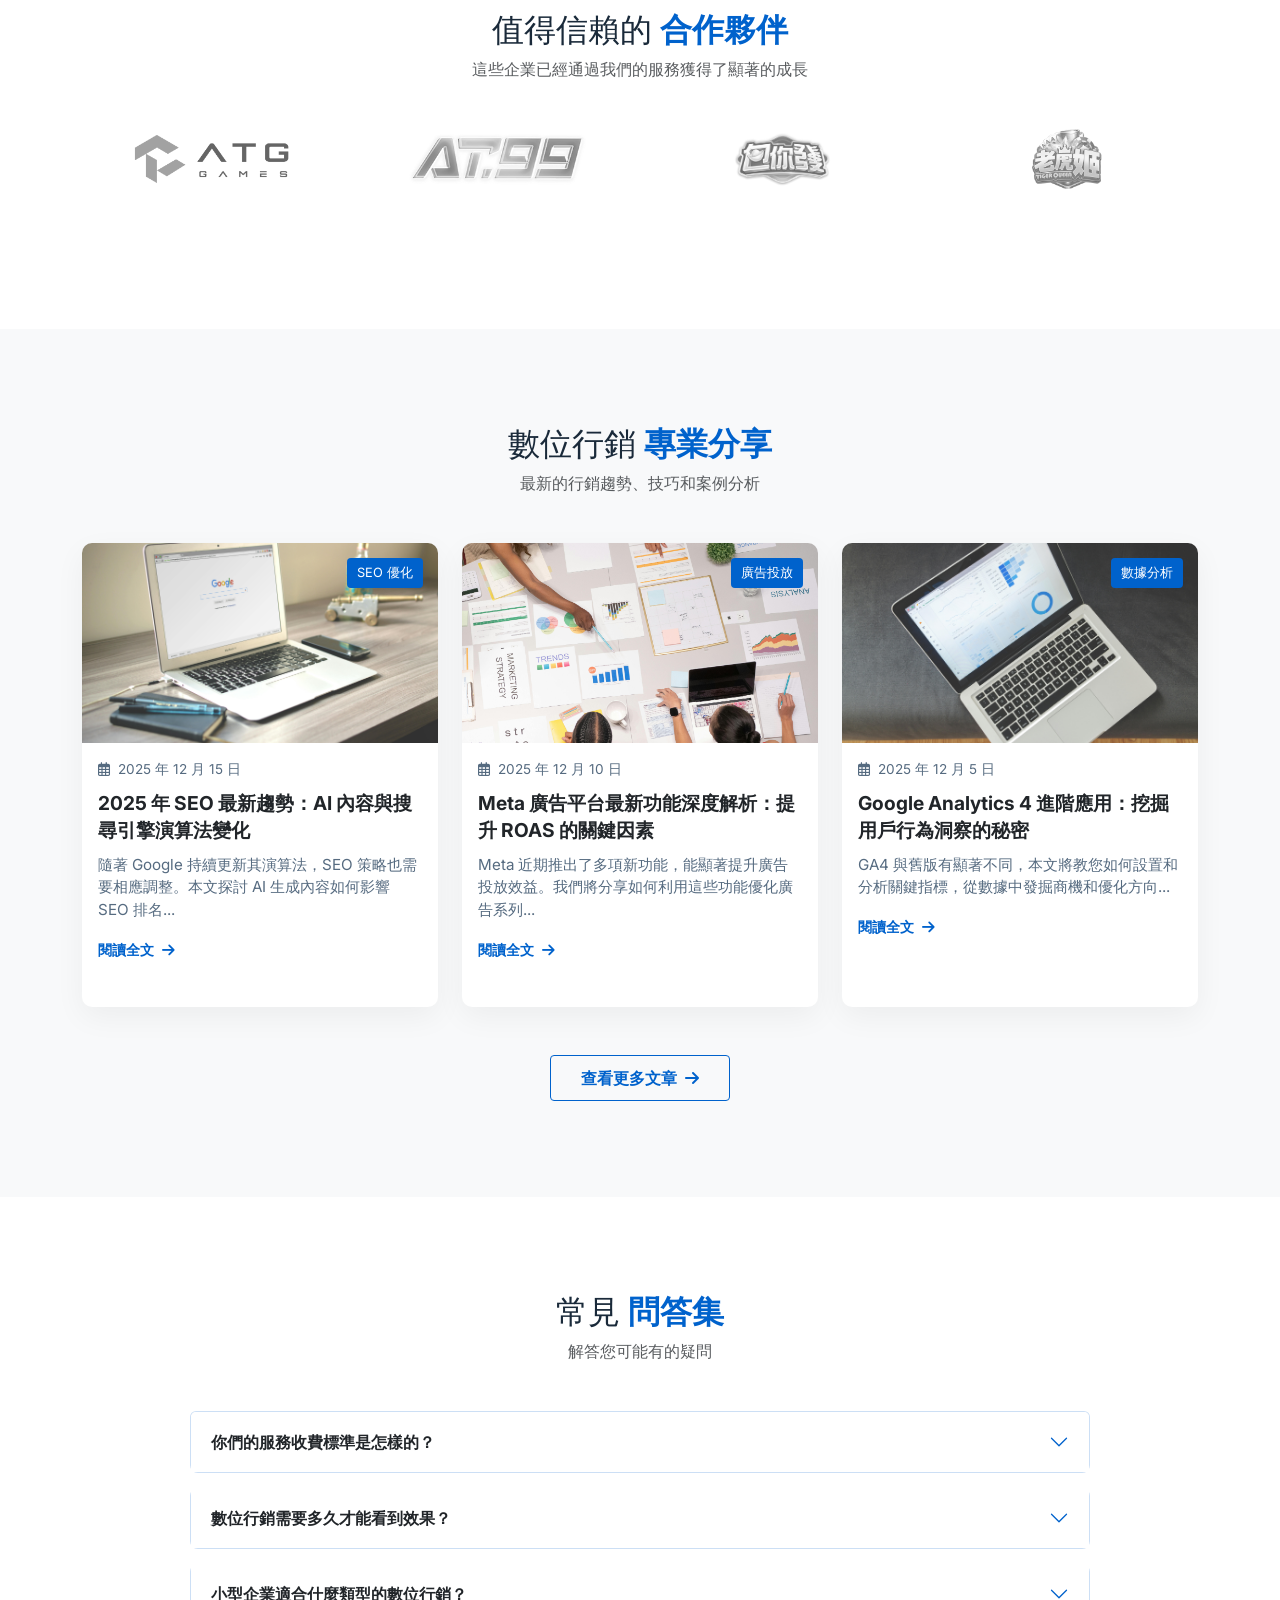
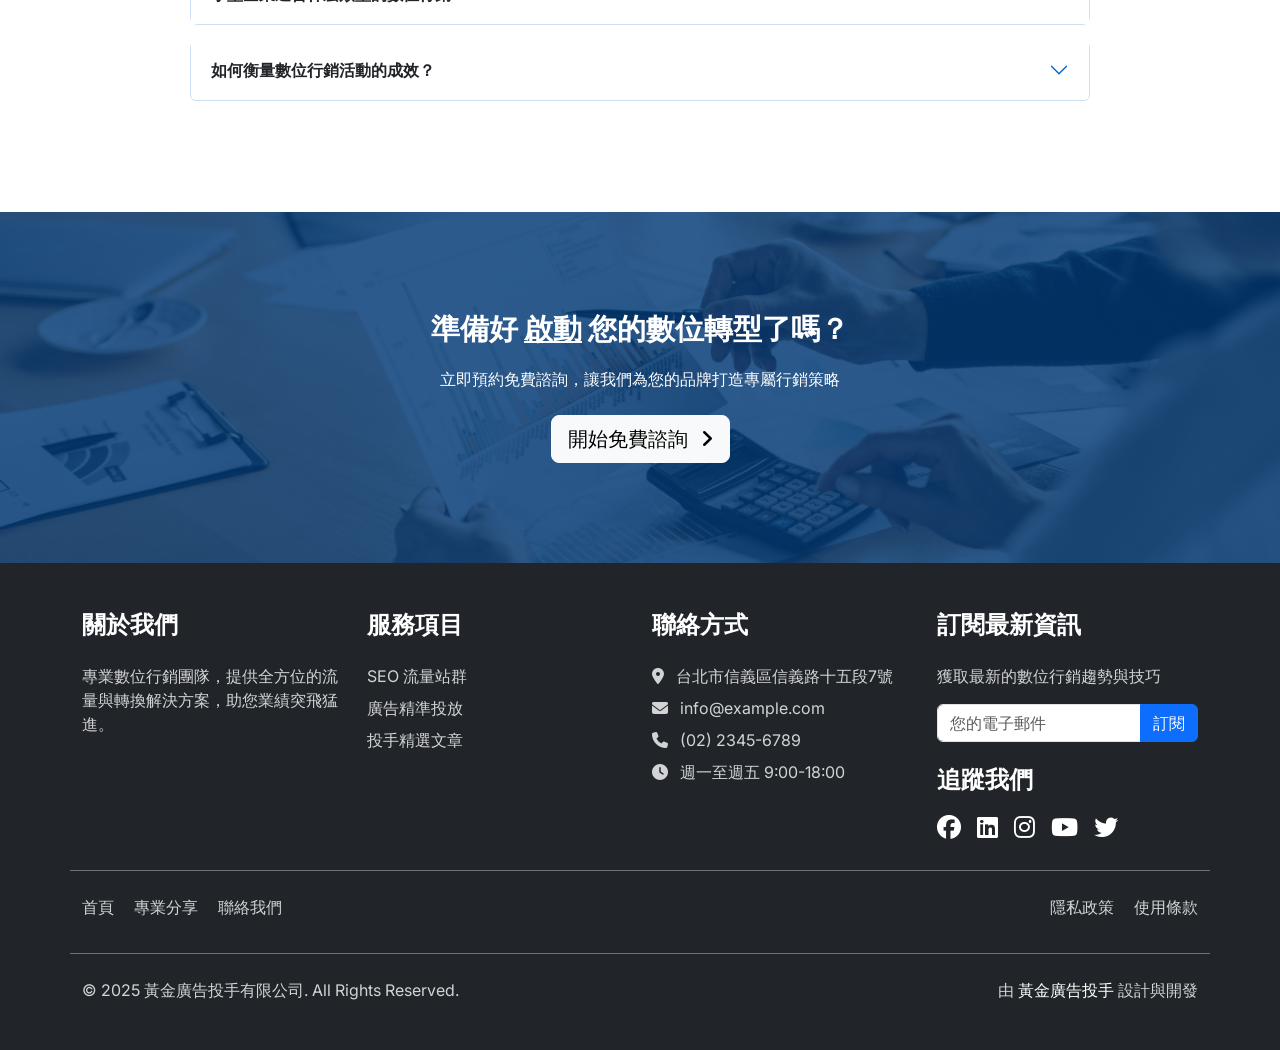
==== commit 8d64f894: "完整blog文章(四篇 其餘重複使用)，修復圖片顯示問題" ====
--- a/index.html
+++ b/index.html
@@ -87,7 +87,7 @@
                 <div class="col-lg-6">
                     <h2 class="mb-4">關於<span class="text-blue">我們的故事</span></h2>
                     <p class="text-muted mb-4">
-                        我們是台灣首屈一指的數位行銷專家團隊，由業界資深顧問組成，致力於運用最新的 AI 技術和數據分析，為客戶打造量身定制的行銷解決方案。
+                        我們雖然不是台灣首屈一指的數位行銷專家團隊，也沒有一流的資源，因緣際會下，我們五年內透過完整的流程化與標準化作業，並運用最新的 AI 技術和數據分析，現在，我們已為將近百位客戶，打造量身定制的行銷解決方案。
                     </p>
                     <p class="text-muted mb-4">
                         五年來，我們已協助超過 150 家企業實現業績突破，平均為客戶帶來 8.5 倍的行銷投資回報率，成為企業主值得信賴的行銷夥伴。
@@ -513,7 +513,7 @@
                             <div class="blog-date"><i class="far fa-calendar-alt me-1"></i> 2025 年 12 月 15 日</div>
                             <h3>2025 年 SEO 最新趨勢：AI 內容與搜尋引擎演算法變化</h3>
                             <p>隨著 Google 持續更新其演算法，SEO 策略也需要相應調整。本文探討 AI 生成內容如何影響 SEO 排名...</p>
-                            <a href="blog-post-1.html" class="blog-link">閱讀全文 <i class="fas fa-arrow-right ms-1"></i></a>
+                            <a href="blog-1.html" class="blog-link">閱讀全文 <i class="fas fa-arrow-right ms-1"></i></a>
                         </div>
                     </div>
                 </div>
@@ -529,7 +529,7 @@
                             <div class="blog-date"><i class="far fa-calendar-alt me-1"></i> 2025 年 12 月 10 日</div>
                             <h3>Meta 廣告平台最新功能深度解析：提升 ROAS 的關鍵因素</h3>
                             <p>Meta 近期推出了多項新功能，能顯著提升廣告投放效益。我們將分享如何利用這些功能優化廣告系列...</p>
-                            <a href="blog-post-2.html" class="blog-link">閱讀全文 <i class="fas fa-arrow-right ms-1"></i></a>
+                            <a href="blog-2.html" class="blog-link">閱讀全文 <i class="fas fa-arrow-right ms-1"></i></a>
                         </div>
                     </div>
                 </div>
@@ -545,7 +545,7 @@
                             <div class="blog-date"><i class="far fa-calendar-alt me-1"></i> 2025 年 12 月 5 日</div>
                             <h3>Google Analytics 4 進階應用：挖掘用戶行為洞察的秘密</h3>
                             <p>GA4 與舊版有顯著不同，本文將教您如何設置和分析關鍵指標，從數據中發掘商機和優化方向...</p>
-                            <a href="blog-post-3.html" class="blog-link">閱讀全文 <i class="fas fa-arrow-right ms-1"></i></a>
+                            <a href="blog-3.html" class="blog-link">閱讀全文 <i class="fas fa-arrow-right ms-1"></i></a>
                         </div>
                     </div>
                 </div>
